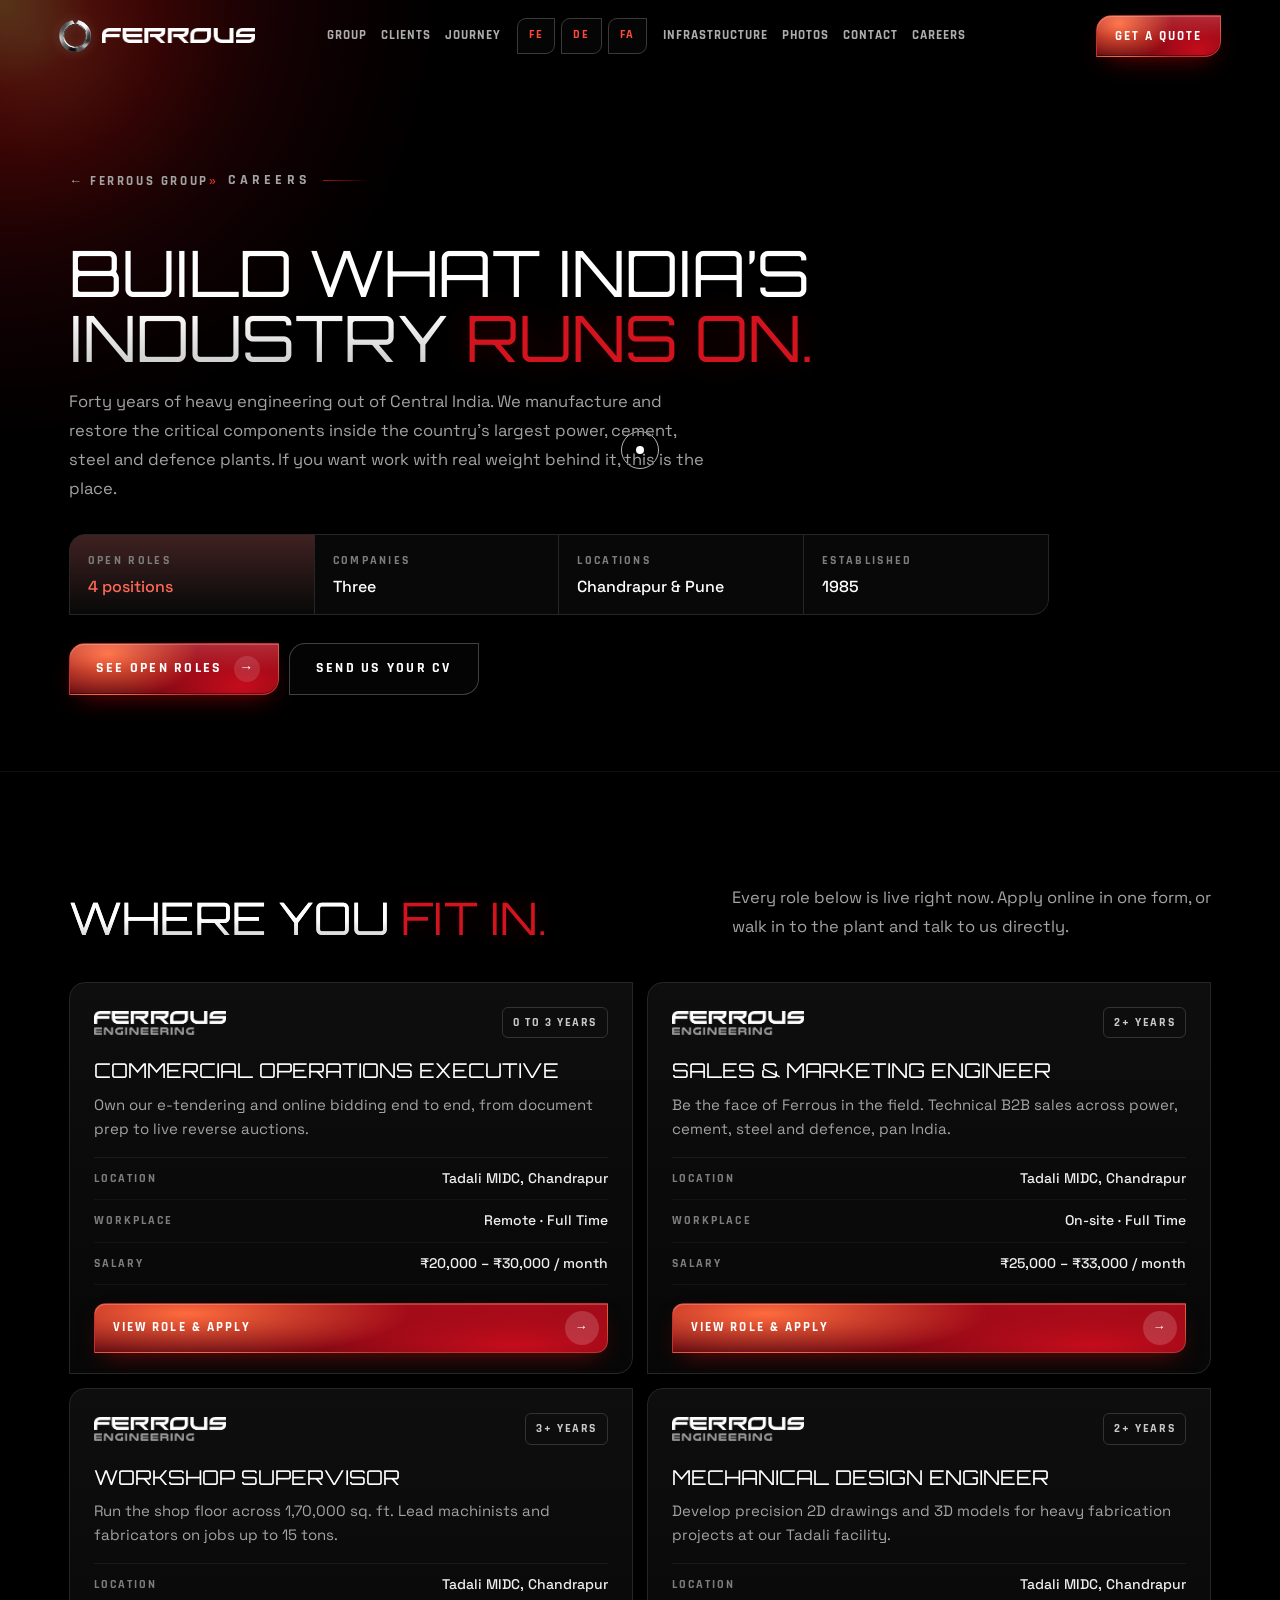
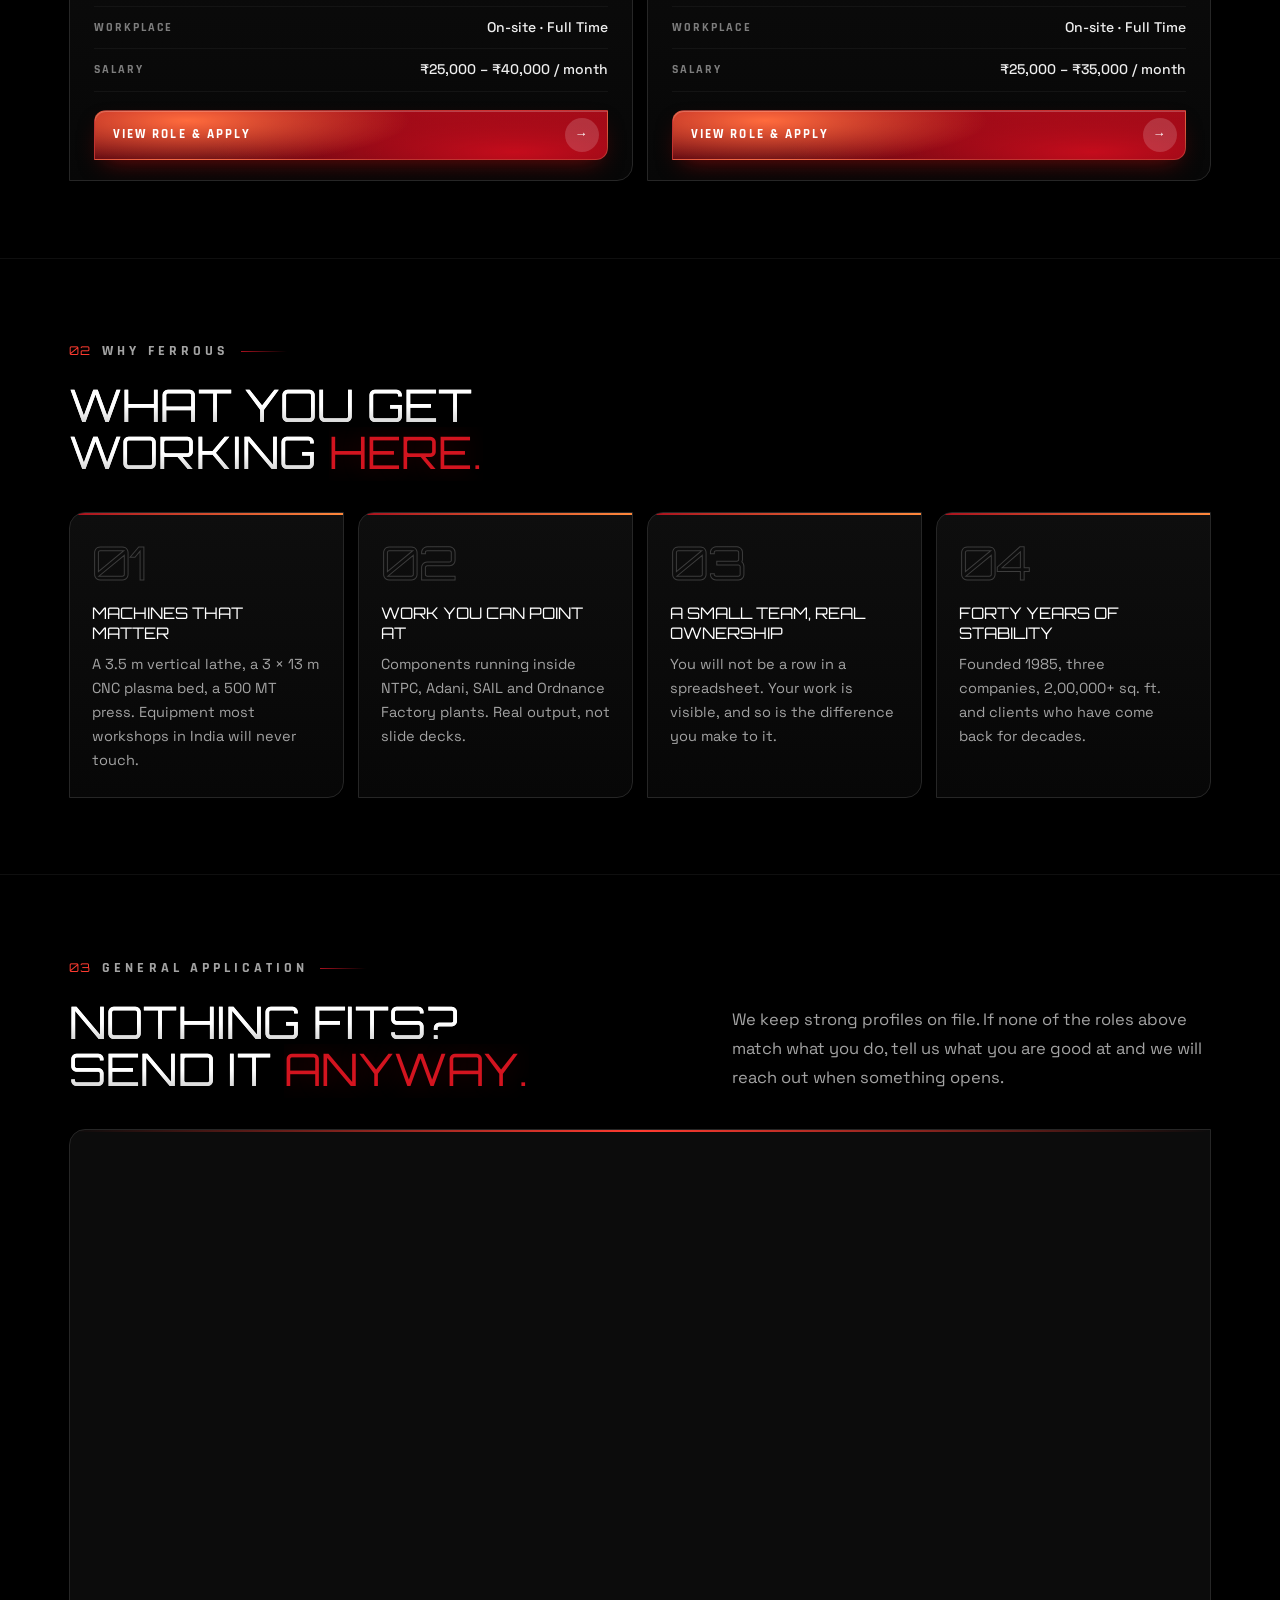
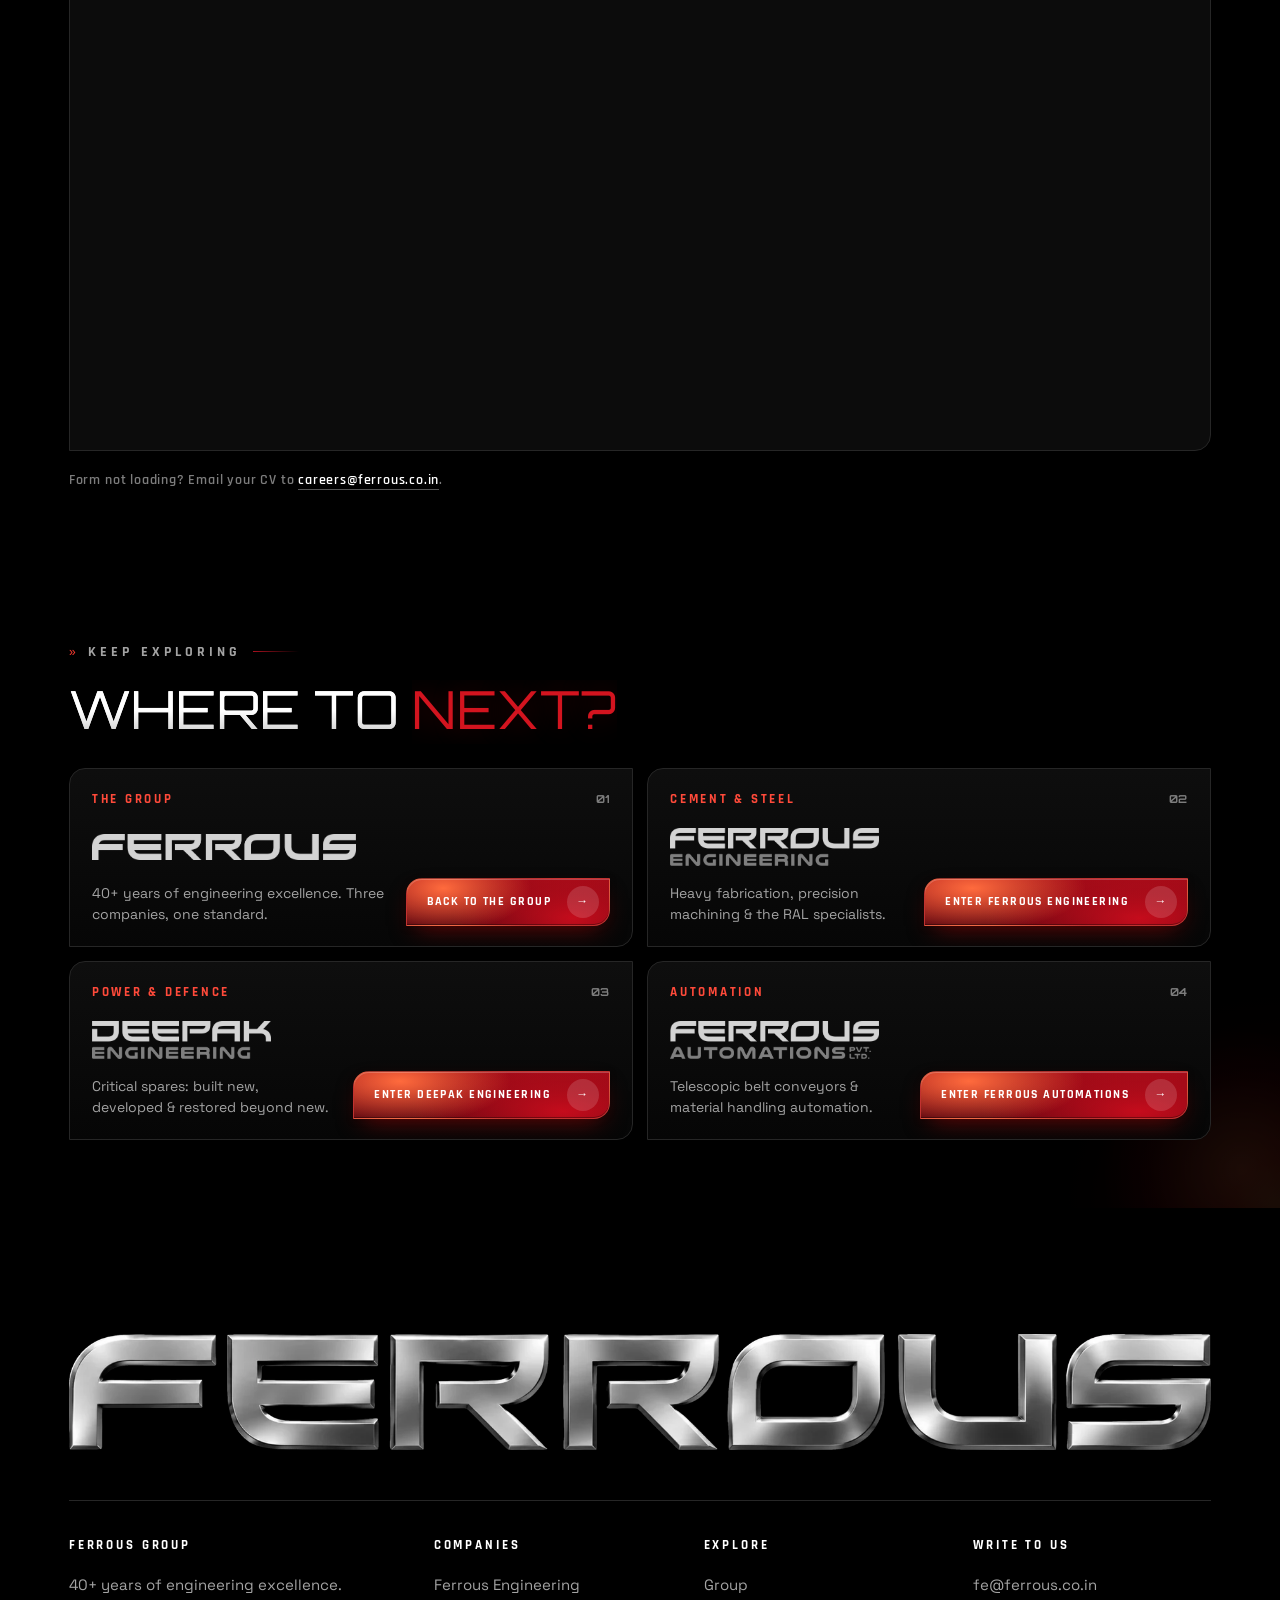
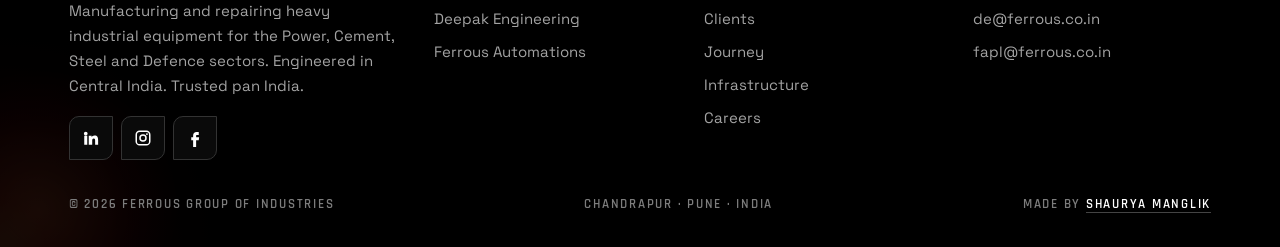
==== careers/index.html @ 1c579b42 "Ferrous site update 2026-11-12" ====
<!DOCTYPE html>
<html lang="en">
<head>
<meta charset="UTF-8">
<meta name="viewport" content="width=device-width, initial-scale=1.0">
<title>Careers | Ferrous Group | Heavy Engineering Jobs in Chandrapur &amp; Pune</title>
<meta name="description" content="4 open roles at Ferrous Group. Heavy engineering, fabrication, commercial and automation jobs at Tadali MIDC Chandrapur and MIDC Chakan Pune. Apply online or walk in.">
<link rel="canonical" href="https://www.ferrous.co.in/careers">
<meta property="og:title" content="Careers | Ferrous Group">
<meta property="og:description" content="4 open roles at Ferrous Group. Heavy engineering, fabrication, commercial and automation jobs at Tadali MIDC Chandrapur and MIDC Chakan Pune. Apply online or walk in.">
<meta property="og:url" content="https://www.ferrous.co.in/careers">
<meta property="og:type" content="website">
<meta property="og:image" content="https://raw.githubusercontent.com/shauryamanglik/Ferrous/main/Ferrous%20Logos/Ferrous%20Circle.png">
<meta name="twitter:card" content="summary">
<link rel="icon" href="https://raw.githubusercontent.com/shauryamanglik/Ferrous/main/Ferrous%20Logos/Ferrous%20Circle.png">
<link rel="preconnect" href="https://fonts.googleapis.com">
<link rel="preconnect" href="https://fonts.gstatic.com" crossorigin>
<link rel="preconnect" href="https://fonts.googleapis.com">
<link rel="preconnect" href="https://fonts.gstatic.com" crossorigin>
<link href="https://fonts.cdnfonts.com/css/xirod" rel="stylesheet">
<link href="https://fonts.cdnfonts.com/css/nulshock" rel="stylesheet">
<link href="https://fonts.googleapis.com/css2?family=Michroma&family=Orbitron:wght@500;700;900&family=Saira:wght@300;400;500;600&family=Rajdhani:wght@500;600;700&display=swap" rel="stylesheet">
<link href="https://fonts.googleapis.com/css2?family=Space+Grotesk:wght@300;400;500;600;700&display=swap" rel="stylesheet">
<script defer src="/_vercel/insights/script.js"></script>
<script defer src="/_vercel/speed-insights/script.js"></script>
<script async src="https://tally.so/widgets/embed.js"></script>
<script>try{if(sessionStorage.getItem("pt")){sessionStorage.removeItem("pt");var H=document.documentElement,go=function(){if(!H.classList.contains("pt-hold"))return;H.classList.remove("pt-hold");H.classList.add("pt-in");setTimeout(function(){H.classList.remove("pt-in")},450)};H.classList.add("pt-hold");document.addEventListener("DOMContentLoaded",function(){requestAnimationFrame(go)});setTimeout(go,2500)}}catch(e){}</script><link rel="stylesheet" href="/assets/site/site.css?v=91a8969850">
</head>
<body>

<a class="skip" href="#main">Skip to content</a><div class="prog" aria-hidden="true"></div>
<header class="nav"><div class="wrap">
 <a class="brand" href="/" aria-label="Ferrous Group home"><img data-a="ringsm" class="r" alt=""><img data-a="word" class="w" alt="Ferrous"></a>
 <nav class="menu" aria-label="Main"><a class="ln" href="/#group"><span class="rl"><i data-t="Group">Group</i></span></a><a class="ln" href="/#clients"><span class="rl"><i data-t="Clients">Clients</i></span></a><a class="ln" href="/#journey"><span class="rl"><i data-t="Journey">Journey</i></span></a>
  <div class="chips"><a class="chip" data-co="fe" href="/fe" aria-label="Ferrous Engineering"><b>FE</b><span class="x"><b>FE</b><span>Ferrous Engineering</span></span></a><a class="chip" data-co="de" href="/de" aria-label="Deepak Engineering"><b>DE</b><span class="x"><b>DE</b><span>Deepak Engineering</span></span></a><a class="chip" data-co="fapl" href="/fapl" aria-label="Ferrous Automations"><b>FA</b><span class="x"><b>FA</b><span>Ferrous Automations</span></span></a></div>
  <a class="ln" href="/#infrastructure"><span class="rl"><i data-t="Infrastructure">Infrastructure</i></span></a><a class="ln" href="/#photos"><span class="rl"><i data-t="Photos">Photos</i></span></a><a class="ln" href="/#contact"><span class="rl"><i data-t="Contact">Contact</i></span></a><a class="ln" href="/careers"><span class="rl"><i data-t="Careers">Careers</i></span></a></nav>
 <a class="btn btn-p" href="/#contact"><span><span class="gq">Get a </span>Quote</span></a>
 <button class="burger" type="button" aria-label="Menu" aria-expanded="false" aria-controls="mnav"><i></i></button>
</div></header>
<div class="mnav" id="mnav"><div class="heat"></div>
 <div class="lab" style="margin-bottom:14px"><span class="idx">»</span> Our Companies</div>
 <div class="mc"><a href="/fe"><span><img data-a="lfe" class="" alt="Ferrous Engineering"><small>Cement &amp; Steel</small></span><span class="go">&rarr;</span></a><a href="/de"><span><img data-a="lde" class="" alt="Deepak Engineering"><small>Power &amp; Defence</small></span><span class="go">&rarr;</span></a><a href="/fapl"><span><img data-a="lfa" class="" alt="Ferrous Automations"><small>Automation</small></span><span class="go">&rarr;</span></a></div>
 <div class="ml"><a href="/#group" style="--k:0"><i>01</i>Group</a><a href="/#clients" style="--k:1"><i>02</i>Clients</a><a href="/#journey" style="--k:2"><i>03</i>Journey</a><a href="/#infrastructure" style="--k:3"><i>04</i>Machines</a><a href="/#photos" style="--k:4"><i>05</i>Photos</a><a href="/#contact" style="--k:5"><i>06</i>Contact</a><a href="/careers" style="--k:6"><i>07</i>Careers</a></div>
 <div class="qa"><a href="tel:+918412011665"><svg width="17" height="17" viewBox="0 0 24 24" fill="none" stroke="currentColor" stroke-width="2" aria-hidden="true"><path d="M22 16.9v3a2 2 0 0 1-2.2 2 19.8 19.8 0 0 1-8.6-3.1 19.5 19.5 0 0 1-6-6A19.8 19.8 0 0 1 2.1 4.2 2 2 0 0 1 4.1 2h3a2 2 0 0 1 2 1.7c.1.9.4 1.9.7 2.8a2 2 0 0 1-.5 2.1L8.1 9.9a16 16 0 0 0 6 6l1.3-1.3a2 2 0 0 1 2.1-.4c.9.3 1.8.6 2.8.7a2 2 0 0 1 1.7 2z"/></svg>Call</a><a href="mailto:fe@ferrous.co.in"><svg width="17" height="17" viewBox="0 0 24 24" fill="none" stroke="currentColor" stroke-width="2" aria-hidden="true"><rect x="2" y="4" width="20" height="16" rx="2"/><path d="m22 7-10 6L2 7"/></svg>Email</a><a href="https://www.google.com/maps/search/?api=1&amp;query=Ferrous+Engineering+Tadali+Chandrapur" target="_blank" rel="noopener"><svg width="17" height="17" viewBox="0 0 24 24" fill="none" stroke="currentColor" stroke-width="2" aria-hidden="true"><path d="M3 11l18-8-8 18-2-8z"/></svg>Directions</a></div>
</div><main class="show" id="main" data-view="careers" data-title="Careers | Ferrous Group"><section class="cr-hero"><div class="heat"></div><div class="grid-bg"></div><div class="wrap"><a class="back ia" href="/">&larr; Ferrous Group</a><div class="lab ia" style="animation-delay:.1s"><span class="idx">»</span> Careers</div><h1 class="ia" style="animation-delay:.18s">Build What India’s <br/>Industry <span class="red-word">Runs <span class="red-word">On.</span></span></h1><p class="lede ia" style="animation-delay:.28s">Forty years of heavy engineering out of Central India. We manufacture and restore the critical components inside the country’s largest power, cement, steel and defence plants. If you want work with real weight behind it, this is the place.</p><div class="k-tiles ia" style="animation-delay:.38s"><div class="kt acc"><small>Open Roles</small><b>4 positions</b></div><div class="kt"><small>Companies</small><b>Three</b></div><div class="kt"><small>Locations</small><b>Chandrapur & Pune</b></div><div class="kt"><small>Established</small><b>1985</b></div></div><div class="acts ia" style="animation-delay:.48s"><a class="btn btn-p" href="#openings">See Open Roles <span class="ar">&rarr;</span></a><a class="btn btn-s" href="#general">Send Us Your CV</a></div></div></section><section class="k-sec" id="openings" data-sheet="Openings"><div class="wrap"><div class="hd"><div><div class="lab rv"><span class="idx">01</span> Open Positions</div><h2 class="h2" data-split>Where You <span class="red-word">Fit In.</span></h2></div><p class="lede rv" style="--d:140ms">Every role below is live right now. Apply online in one form, or walk in to the plant and talk to us directly.</p></div><div class="jgrid"><a class="jcard rv" style="--d:0ms" href="/careers/commercial-operations-executive"><div class="jc-top"><span class="jc-co"><img data-a="lfe" alt="Ferrous Engineering"></span><span class="jc-exp">0 to 3 years</span></div><h3>Commercial Operations Executive</h3><p>Own our e-tendering and online bidding end to end, from document prep to live reverse auctions.</p><div class="jc-rows"><div><span>Location</span><b>Tadali MIDC, Chandrapur</b></div><div><span>Workplace</span><b>Remote &middot; Full Time</b></div><div><span>Salary</span><b>₹20,000 – ₹30,000 / month</b></div></div><span class="jc-go">View Role &amp; Apply <i>&rarr;</i></span></a><a class="jcard rv" style="--d:90ms" href="/careers/sales-and-marketing-engineer"><div class="jc-top"><span class="jc-co"><img data-a="lfe" alt="Ferrous Engineering"></span><span class="jc-exp">2+ years</span></div><h3>Sales &amp; Marketing Engineer</h3><p>Be the face of Ferrous in the field. Technical B2B sales across power, cement, steel and defence, pan India.</p><div class="jc-rows"><div><span>Location</span><b>Tadali MIDC, Chandrapur</b></div><div><span>Workplace</span><b>On-site &middot; Full Time</b></div><div><span>Salary</span><b>₹25,000 – ₹33,000 / month</b></div></div><span class="jc-go">View Role &amp; Apply <i>&rarr;</i></span></a><a class="jcard rv" style="--d:180ms" href="/careers/workshop-supervisor"><div class="jc-top"><span class="jc-co"><img data-a="lfe" alt="Ferrous Engineering"></span><span class="jc-exp">3+ years</span></div><h3>Workshop Supervisor</h3><p>Run the shop floor across 1,70,000 sq. ft. Lead machinists and fabricators on jobs up to 15 tons.</p><div class="jc-rows"><div><span>Location</span><b>Tadali MIDC, Chandrapur</b></div><div><span>Workplace</span><b>On-site &middot; Full Time</b></div><div><span>Salary</span><b>₹25,000 – ₹40,000 / month</b></div></div><span class="jc-go">View Role &amp; Apply <i>&rarr;</i></span></a><a class="jcard rv" style="--d:270ms" href="/careers/mechanical-design-engineer"><div class="jc-top"><span class="jc-co"><img data-a="lfe" alt="Ferrous Engineering"></span><span class="jc-exp">2+ years</span></div><h3>Mechanical Design Engineer</h3><p>Develop precision 2D drawings and 3D models for heavy fabrication projects at our Tadali facility.</p><div class="jc-rows"><div><span>Location</span><b>Tadali MIDC, Chandrapur</b></div><div><span>Workplace</span><b>On-site &middot; Full Time</b></div><div><span>Salary</span><b>₹25,000 – ₹35,000 / month</b></div></div><span class="jc-go">View Role &amp; Apply <i>&rarr;</i></span></a></div></div></section><section class="k-sec" id="why" data-sheet="Why Ferrous"><div class="wrap"><div class="hd"><div><div class="lab rv"><span class="idx">02</span> Why Ferrous</div><h2 class="h2" data-split>What You Get <br/>Working <span class="red-word">Here.</span></h2></div></div><div class="k-edges four"><div class="k-edge rv" style="--d:0ms"><div class="n">01</div><h4>Machines That Matter</h4><p>A 3.5 m vertical lathe, a 3 × 13 m CNC plasma bed, a 500 MT press. Equipment most workshops in India will never touch.</p></div><div class="k-edge rv" style="--d:110ms"><div class="n">02</div><h4>Work You Can Point At</h4><p>Components running inside NTPC, Adani, SAIL and Ordnance Factory plants. Real output, not slide decks.</p></div><div class="k-edge rv" style="--d:220ms"><div class="n">03</div><h4>A Small Team, Real Ownership</h4><p>You will not be a row in a spreadsheet. Your work is visible, and so is the difference you make to it.</p></div><div class="k-edge rv" style="--d:330ms"><div class="n">04</div><h4>Forty Years Of Stability</h4><p>Founded 1985, three companies, 2,00,000+ sq. ft. and clients who have come back for decades.</p></div></div></div></section><section class="k-sec" id="general" data-sheet="General Application"><div class="wrap"><div class="hd"><div><div class="lab rv"><span class="idx">03</span> General Application</div><h2 class="h2" data-split>Nothing Fits? <br/>Send It <span class="red-word">Anyway.</span></h2></div><p class="lede rv" style="--d:140ms">We keep strong profiles on file. If none of the roles above match what you do, tell us what you are good at and we will reach out when something opens.</p></div><div class="fshell rv"><div class="fs-load"><span class="spin"></span>Loading form</div><iframe data-tally-src="https://tally.so/embed/KYbWpg?source=careers-general&hideTitle=1&dynamicHeight=1" loading="lazy" title="General application form"></iframe></div><p class="fnote">Form not loading? Email your CV to <a href="mailto:careers@ferrous.co.in">careers@ferrous.co.in</a>.</p></div></section><section class="sec nx" data-sheet="Where To Next"><div class="heat two"></div><div class="wrap">
 <div class="hd"><div><div class="lab rv"><span class="idx">»</span> Keep Exploring</div><h2 class="h2" data-split>Where To <span class="red-word">Next?</span></h2></div></div><div class="nxg"><a class="nn rv" style="--d:0ms" href="/">
 <div class="k">The Group<i>01</i></div><div class="lg"><img data-a="word" class="lgw" alt="Ferrous Group"></div><div class="d">40+ years of engineering excellence. Three companies, one standard.</div>
 <span class="enter">Back to the Group<span class="o" aria-hidden="true">&rarr;</span></span></a><a class="nn rv" style="--d:80ms" href="/fe">
 <div class="k">Cement &amp; Steel<i>02</i></div><div class="lg"><img data-a="lfe" class="" alt="Ferrous Engineering"></div><div class="d">Heavy fabrication, precision machining &amp; the RAL specialists.</div>
 <span class="enter">Enter Ferrous Engineering<span class="o" aria-hidden="true">&rarr;</span></span></a><a class="nn rv" style="--d:160ms" href="/de">
 <div class="k">Power &amp; Defence<i>03</i></div><div class="lg"><img data-a="lde" class="" alt="Deepak Engineering"></div><div class="d">Critical spares: built new, developed &amp; restored beyond new.</div>
 <span class="enter">Enter Deepak Engineering<span class="o" aria-hidden="true">&rarr;</span></span></a><a class="nn rv" style="--d:240ms" href="/fapl">
 <div class="k">Automation<i>04</i></div><div class="lg"><img data-a="lfa" class="" alt="Ferrous Automations"></div><div class="d">Telescopic belt conveyors &amp; material handling automation.</div>
 <span class="enter">Enter Ferrous Automations<span class="o" aria-hidden="true">&rarr;</span></span></a></div></div></section></main><footer class="foot"><div class="heat two"></div><div class="wrap">
 <div class="fw" data-m="wordm"><img data-a="wordm" class="" alt="Ferrous"></div>
 <div class="fg">
  <div><h5>Ferrous Group</h5><p>40+ years of engineering excellence. Manufacturing and repairing heavy industrial equipment for the Power, Cement, Steel and Defence sectors. Engineered in Central India. Trusted pan India.</p><div class="fsoc"><a href="https://www.linkedin.com/company/ferrousgroup" target="_blank" rel="noopener" aria-label="LinkedIn"><svg width="19" height="19" viewBox="0 0 24 24" fill="currentColor" aria-hidden="true"><path d="M4.98 3.5a2.5 2.5 0 1 1 0 5 2.5 2.5 0 0 1 0-5zM3 9h4v12H3zM9 9h3.8v1.7h.1c.5-1 1.8-2 3.8-2 4 0 4.8 2.7 4.8 6.1V21h-4v-5.4c0-1.3 0-3-1.8-3s-2.1 1.4-2.1 2.9V21H9z"/></svg></a><a href="https://www.instagram.com/ferrousgroup/" target="_blank" rel="noopener" aria-label="Instagram"><svg viewBox="0 0 24 24" aria-hidden="true"><path fill-rule="evenodd" d="M7.5 2h9A5.5 5.5 0 0 1 22 7.5v9a5.5 5.5 0 0 1-5.5 5.5h-9A5.5 5.5 0 0 1 2 16.5v-9A5.5 5.5 0 0 1 7.5 2zm0 2A3.5 3.5 0 0 0 4 7.5v9A3.5 3.5 0 0 0 7.5 20h9a3.5 3.5 0 0 0 3.5-3.5v-9A3.5 3.5 0 0 0 16.5 4h-9zM12 7a5 5 0 1 1 0 10 5 5 0 0 1 0-10zm0 2a3 3 0 1 0 0 6 3 3 0 0 0 0-6zm5.25-3.5a1.25 1.25 0 1 1 0 2.5 1.25 1.25 0 0 1 0-2.5z"/></svg></a><a href="https://www.facebook.com/ferrousgroup/" target="_blank" rel="noopener" aria-label="Facebook"><svg width="19" height="19" viewBox="0 0 24 24" fill="currentColor" aria-hidden="true"><path d="M14 8h3V4h-3c-2.8 0-4.5 1.8-4.5 4.6V11H7v4h2.5v9h4v-9H17l.5-4h-4V8.8c0-.5.3-.8.5-.8z"/></svg></a></div></div>
  <div><h5>Companies</h5><a href="/fe">Ferrous Engineering</a><a href="/de">Deepak Engineering</a><a href="/fapl">Ferrous Automations</a></div>
  <div><h5>Explore</h5><a href="/#group">Group</a><a href="/#clients">Clients</a><a href="/#journey">Journey</a><a href="/#infrastructure">Infrastructure</a><a href="/careers">Careers</a></div>
  <div><h5>Write To Us</h5><a href="mailto:fe@ferrous.co.in">fe@ferrous.co.in</a><a href="mailto:de@ferrous.co.in">de@ferrous.co.in</a><a href="mailto:fapl@ferrous.co.in">fapl@ferrous.co.in</a></div>
 </div>
 <div class="copy"><span>&copy; 2026 Ferrous Group of Industries</span><span>Chandrapur &middot; Pune &middot; India</span><span class="mk">Made by <a href="https://shauryamanglik.com" target="_blank" rel="noopener">Shaurya Manglik</a></span></div>
</div></footer>
<div class="eq" role="dialog" aria-modal="true" aria-label="Enquiry builder"><div class="eq-box"></div></div>
<button class="totop" aria-label="Back to top"><svg width="18" height="18" viewBox="0 0 24 24" fill="none" stroke="currentColor" stroke-width="2.4" aria-hidden="true"><path d="m6 15 6-6 6 6"/></svg></button>
<div class="cur"></div><div class="cur-r"><b></b></div><div class="lb" role="dialog" aria-modal="true" aria-label="Photo viewer"><img alt=""><div class="cap"></div><div class="ctl"><button class="pv">&larr; Prev</button><button class="x">Close</button><button class="nx">Next &rarr;</button></div></div>
<script>window.__G=["/assets/site/img/3b3a1a43a2e3b8.webp", "/assets/site/img/5318931a32f01c.webp", "/assets/site/img/2a1725442d64c8.webp", "/assets/site/img/faff8123db3621.webp", "/assets/site/img/f77d5d91c41420.webp", "/assets/site/img/15af0ea1e8237f.webp", "/assets/site/img/282b9ad94c3a50.webp", "/assets/site/img/d3b1c7c72c2b2c.webp", "/assets/site/img/1ef933e0459c52.webp", "/assets/site/img/54e98ec908d551.webp", "/assets/site/img/281412782a66aa.webp", "/assets/site/img/a504cd3d8c0bb0.webp", "/assets/site/img/29415fd66e8890.webp", "/assets/site/img/46842edfce6e62.webp"];window.__CL=["/assets/site/img/f3281368b99702.webp", "/assets/site/img/e7b8d08b5477ab.webp", "/assets/site/img/11f961d706357d.webp", "/assets/site/img/2fb9e761fd0bea.webp", "/assets/site/img/913a77f38c18ba.webp", "/assets/site/img/c1de2bc9f4eaec.webp", "/assets/site/img/34a4c55216d494.webp", "/assets/site/img/30a4db63f774d0.webp", "/assets/site/img/e8ce2686adc3aa.webp", "/assets/site/img/df0199fe9f9108.webp", "/assets/site/img/101e588f448a3d.webp", "/assets/site/img/da36d962ee0c41.webp", "/assets/site/img/e25b7ff02fe6cc.webp", "/assets/site/img/efd822f7668110.webp", "/assets/site/img/2b5b6be8c1116a.webp", "/assets/site/img/dab927a7019fdb.webp", "/assets/site/img/3e6f6c2745fa1a.webp", "/assets/site/img/4857393460cbd9.webp", "/assets/site/img/1feb9d5ddae134.webp", "/assets/site/img/0785cf57d7bf85.webp", "/assets/site/img/f509fab3be75b4.webp", "/assets/site/img/798e32209fc6ab.webp", "/assets/site/img/baab77486fa7d3.webp", "/assets/site/img/dbc41d4f25898d.webp", "/assets/site/img/eefac1d1f260ce.webp", "/assets/site/img/ba69a8a4adfb06.webp", "/assets/site/img/cf56a290bf5c6e.webp", "/assets/site/img/2dfdd8c0710905.webp", "/assets/site/img/363fdb3a6d6de9.webp", "/assets/site/img/fe3f3ef23a8981.webp", "/assets/site/img/1dccc03cb5219b.webp", "/assets/site/img/812e910247d398.webp", "/assets/site/img/69a42cd837ee5f.webp", "/assets/site/img/2709ce137bba8c.webp", "/assets/site/img/572af67952bc73.webp"];window.__A={"word": "/assets/site/img/9bea3325d0d9df.png", "wordm": "/assets/site/img/8c8a409f7dedcf.webp", "ringm": "/assets/site/img/6108a342015e0d.webp", "ringsm": "/assets/site/img/7432452909df81.png", "lfe": "/assets/site/img/1c8f61d1952f26.png", "lde": "/assets/site/img/491336e30561fa.png", "lfa": "/assets/site/img/ffab106d6046de.png"};</script>
<script>(function(){var A=window.__A;document.querySelectorAll('img[data-a]').forEach(function(i){i.src=A[i.dataset.a];});
document.querySelectorAll('img[data-cl]').forEach(function(i){i.src=window.__CL[+i.dataset.cl];});document.querySelectorAll('img[data-g]').forEach(function(i){i.src=window.__G[+i.dataset.g];});document.querySelectorAll('[data-gi]').forEach(function(f){f.dataset.full=window.__G[+f.dataset.gi];});
document.querySelectorAll('[data-m]').forEach(function(m){m.style.setProperty('--m','url('+A[m.dataset.m]+')');});})();</script>
<script>window.__R=["/assets/site/img/dabd0fdbf95242.webp", "/assets/site/img/98ec6f3bf334b9.webp", "/assets/site/img/d82078b897af1f.webp", "/assets/site/img/3d71ea5ba46477.webp", "/assets/site/img/f413929962d069.webp", "/assets/site/img/b8cf9d554adab7.webp", "/assets/site/img/eb4bf6e9524437.webp", "/assets/site/img/c27e6534467263.webp", "/assets/site/img/b528bb23eabfaf.webp", "/assets/site/img/f98702634bd4d6.webp", "/assets/site/img/1ad751b19c6e71.webp", "/assets/site/img/4e04939aa04cfc.webp", "/assets/site/img/612337037a81be.webp", "/assets/site/img/8014e3dd6735b7.webp", "/assets/site/img/4b21bc7bd7aafb.webp", "/assets/site/img/8ca7ba87e07caf.webp", "/assets/site/img/93ef8baf9ea5d5.webp", "/assets/site/img/43412ec35dffa9.webp", "/assets/site/img/9560dbfe8303b5.webp", "/assets/site/img/b606e7989e6039.webp", "/assets/site/img/b5e572cb64174c.webp", "/assets/site/img/244f804dc9e3ea.webp", "/assets/site/img/4de9be0cd5111a.webp", "/assets/site/img/72bd40621f83b4.webp", "/assets/site/img/593d5e07e2871d.webp", "/assets/site/img/6465177626157a.webp", "/assets/site/img/bbe5713fa448d2.webp", "/assets/site/img/83f14a4ef40ad6.webp", "/assets/site/img/e7642e928d393f.webp", "/assets/site/img/1ab807230f59aa.webp", "/assets/site/img/66659fc019dce0.webp", "/assets/site/img/0cbd82dc994d5d.webp", "/assets/site/img/8951806ebae0ca.webp", "/assets/site/img/bbf7561c59ec4d.webp", "/assets/site/img/c4b77a41679b09.webp"];document.querySelectorAll("img[data-r]").forEach(function(i){i.src=window.__R[+i.dataset.r]});</script>
<script src="/assets/site/site.js?v=91a8969850"></script>
</body>
</html>
---- assets/site/site.css ----
:root{
  --black:#000;--white:#fff;--red:#A8101E;--furnace:#C60A0A;--ember:#FF883C;--deep:#8A0D0C;--oxide:#43050B;--nb:#190204;
  --mist:#F5F5F5;--light:#CCCCCC;--steel:#999999;--graphite:#666666;--carbon:#333333;
  --t1:#ffffff;--t2:#c9c9c9;--t3:#a3a3a3;--t4:#7d7d7d;--hot:#ff3b30;
  --hair:#1b1b1b;--hair2:#262626;--card:#0b0b0b;
  --xirod:'Xirod','Michroma',sans-serif;--nul:'Nulshock','Orbitron',sans-serif;--data:'Rajdhani',sans-serif;
  --body:'Space Grotesk',system-ui,-apple-system,'Segoe UI',sans-serif;
  --ease:cubic-bezier(.16,.84,.24,1);--ease2:cubic-bezier(.7,0,.2,1);--spring:cubic-bezier(.34,1.4,.5,1);
  --pad:clamp(20px,4.6vw,60px);--nav:72px;--max:1260px;--cut:16px 0 16px 0;--cut-s:10px 0 10px 0;
  --hs:#FF883C 0%,#C60A0A 15%,#8A0D0C 30%,#43050B 47%,#190204 62%,rgba(0,0,0,0) 76%;
  --steelg:linear-gradient(180deg,#ffffff 0%,#ededed 34%,#9c9c9c 56%,#d8d8d8 76%,#ffffff 100%);
  --headg:linear-gradient(180deg,#ffffff 0%,#ffffff 52%,#c9c9c9 100%);
}
*{margin:0;padding:0;box-sizing:border-box}
html{scroll-behavior:smooth;-webkit-text-size-adjust:100%;scroll-padding-top:calc(var(--nav) + 10px)}
body{background:#000;color:var(--t3);font-family:var(--body);font-size:17px;line-height:1.68;-webkit-font-smoothing:antialiased;overflow-x:hidden}
body.lock{overflow:hidden}
img{display:block;max-width:100%}
a{color:inherit;text-decoration:none}
button{font:inherit;color:inherit;background:none;border:0;cursor:pointer}
::selection{background:var(--red);color:#fff}
:focus-visible{outline:2px solid var(--ember);outline-offset:4px;border-radius:4px}
.skip{position:fixed;left:16px;top:-80px;z-index:300;background:#fff;color:#000;padding:12px 18px;font-weight:600;border-radius:8px;transition:top .3s}
.skip:focus{top:16px}
.wrap{max-width:var(--max);margin:0 auto;padding:0 var(--pad)}
.sr{position:absolute;width:1px;height:1px;overflow:hidden;clip:rect(0 0 0 0);white-space:nowrap}

/* ============ TYPE HIERARCHY ============ */
.lab{display:inline-flex;align-items:center;gap:12px;font-family:var(--data);font-weight:700;font-size:13.5px;letter-spacing:.3em;text-transform:uppercase;color:var(--t3)}
.lab .idx{color:var(--hot);font-family:var(--nul);font-weight:400;font-size:12px;letter-spacing:.06em}
.lab::after{content:'';width:46px;height:1px;background:linear-gradient(90deg,var(--red),transparent)}
.h2{margin-top:18px;font-family:var(--nul);font-weight:400;text-transform:uppercase;font-size:clamp(30px,4.1vw,56px);line-height:1.05;letter-spacing:.005em;
  background:var(--headg);-webkit-background-clip:text;background-clip:text;-webkit-text-fill-color:transparent;text-wrap:balance}
.h2 .w>span{background:var(--headg);-webkit-background-clip:text;background-clip:text;-webkit-text-fill-color:transparent}
.h2 .w>span:has(>.red-word){background:none;-webkit-text-fill-color:var(--furnace)}
.red-word{-webkit-text-fill-color:#d3141f;color:#d3141f;text-shadow:0 0 28px rgba(198,10,10,.3);position:relative}
.h2 .w>span:has(.red-word),.h2 .red-word{display:inline-block}
.lede{font-size:clamp(16.5px,1.25vw,18.5px);line-height:1.75;color:var(--t3);max-width:600px}
.lede strong,.rich strong{color:var(--t1);font-weight:500}
.meta{font-family:var(--data);font-weight:700;font-size:12.5px;letter-spacing:.2em;text-transform:uppercase;color:var(--t4)}
.hd{display:grid;grid-template-columns:minmax(0,1.15fr) minmax(0,1fr);gap:22px 64px;align-items:end;margin-bottom:clamp(36px,5vh,56px)}
/* steel text with a light pass */
.steel{background:linear-gradient(100deg,transparent 42%,rgba(255,255,255,.95) 50%,transparent 58%) 160% 0/250% 100% no-repeat,var(--steelg);
  -webkit-background-clip:text;background-clip:text;-webkit-text-fill-color:transparent;animation:pass 7s var(--ease2) infinite var(--sd,1.4s)}
@keyframes pass{0%{background-position:160% 0,0 0}32%,100%{background-position:-60% 0,0 0}}

/* reveals */
.sp .w{display:inline-block;overflow:hidden;vertical-align:top;padding:.05em 0 .12em;margin:-.05em 0 -.12em}
.sp .w>span{display:inline-block;transform:translateY(110%) rotate(4deg);transform-origin:0 100%;transition:transform 1.05s var(--ease);transition-delay:calc(var(--i)*55ms)}
.sp.in .w>span{transform:none}
.rv{opacity:0;transform:translateY(26px);transition:opacity .9s var(--ease),transform 1s var(--ease);transition-delay:var(--d,0ms)}
.rv.in{opacity:1;transform:none}

/* ============ BUTTONS ============ */
.btn{position:relative;display:inline-flex;align-items:center;justify-content:center;gap:12px;min-height:52px;padding:0 26px;white-space:nowrap;
  font-family:var(--data);font-weight:700;font-size:14px;letter-spacing:.16em;text-transform:uppercase;border-radius:var(--cut);overflow:hidden;isolation:isolate;
  transition:transform .4s var(--ease),box-shadow .4s,border-color .3s,background .3s}
.btn::after{content:'';position:absolute;inset:0;z-index:-1;background:linear-gradient(100deg,transparent 35%,rgba(255,255,255,.38) 50%,transparent 65%);transform:translateX(-130%)}
.btn:hover::after{animation:sw 1s var(--ease)}
@keyframes sw{to{transform:translateX(130%)}}
.btn .ar{transition:transform .4s var(--ease)}
.btn:hover .ar{transform:translateX(5px)}
.btn-p{color:#fff;background:linear-gradient(110deg,#3d040a,var(--deep) 22%,var(--furnace) 50%,var(--deep) 78%,#3d040a);background-size:220% 100%;animation:flow 5s linear infinite;
  box-shadow:0 10px 30px rgba(168,16,30,.35),inset 0 1px 0 rgba(255,255,255,.2)}
@keyframes flow{to{background-position:-220% 0}}
.btn-p:hover{box-shadow:0 16px 44px rgba(198,10,10,.5),inset 0 1px 0 rgba(255,255,255,.25)}
.btn-s{color:#fff;border:1px solid #3b3b3b;background:rgba(255,255,255,.02);backdrop-filter:blur(6px)}
.btn-s:hover{border-color:#cfcfcf}
.btn-w{color:#000;background:#fff}

/* ============ CURSOR ============ */
.cur,.cur-r{position:fixed;left:0;top:0;z-index:400;pointer-events:none;border-radius:50%;mix-blend-mode:difference}
.cur{width:8px;height:8px;margin:-4px 0 0 -4px;background:#fff}
.cur-r{width:38px;height:38px;margin:-19px 0 0 -19px;border:1px solid rgba(255,255,255,.7);transition:width .45s var(--ease),height .45s var(--ease),margin .45s var(--ease),background .4s}
.cur-r.big{width:86px;height:86px;margin:-43px 0 0 -43px;background:#fff}
.cur-r b{position:absolute;inset:0;display:grid;place-items:center;font-family:var(--data);font-weight:700;font-size:11px;letter-spacing:.18em;color:#000;opacity:0;transition:.3s;text-transform:uppercase}
.cur-r.big b{opacity:1}
@media (hover:none),(pointer:coarse){.cur,.cur-r{display:none}}

/* ============ NAV ============ */
.prog{position:fixed;top:0;left:0;right:0;height:2px;z-index:260;transform-origin:0 50%;transform:scaleX(0);background:linear-gradient(90deg,var(--red),var(--furnace),var(--ember))}
.nav{position:fixed;inset:0 0 auto 0;z-index:250;height:var(--nav);border-bottom:1px solid transparent;transition:background .4s,border-color .4s,transform .5s var(--ease)}
.nav.solid{background:rgba(0,0,0,.8);backdrop-filter:blur(16px) saturate(140%);-webkit-backdrop-filter:blur(16px) saturate(140%);border-bottom-color:var(--hair)}
.nav .wrap{height:100%;display:flex;align-items:center;gap:22px;max-width:1400px}
.brand{display:flex;align-items:center;gap:11px;flex-shrink:0}
.brand .r{width:32px;height:32px;animation:spin 18s linear infinite;filter:drop-shadow(0 0 6px rgba(255,255,255,.15))}
.brand .w{height:15px;width:auto}
.menu{display:flex;align-items:center;gap:2px;margin-left:auto}
.menu a.ln{font-family:var(--data);font-weight:700;font-size:13.5px;letter-spacing:.17em;text-transform:uppercase;color:var(--t2);padding:9px 11px;border-radius:8px;position:relative;transition:color .3s}
.menu a.ln::after,.menu a.ln::before{display:none!important}   /* no underline, no dot: the roll-over label is the effect */
.menu a.ln:hover{color:#fff}
.chips{display:flex;gap:6px;margin:0 8px}
.chip{position:relative;height:36px;min-width:42px;display:flex;align-items:center;border:1px solid #3a3a3a;border-radius:9px 0 9px 0;font-family:var(--data);font-weight:700;
  font-size:12px;letter-spacing:.14em;color:#ff4a3a;background:rgba(255,255,255,.02)}
.chip>b{padding:0 11px;position:relative;z-index:2}
.chip .x{position:absolute;z-index:3;left:-1px;top:-1px;height:36px;display:flex;align-items:center;gap:10px;padding:0 16px 0 11px;white-space:nowrap;border-radius:9px 0 9px 0;
  background:#0d0d0d;color:#fff;border:1px solid var(--red);box-shadow:0 12px 30px rgba(0,0,0,.7);
  clip-path:inset(0 calc(100% - 42px) 0 0 round 9px 0 9px 0);opacity:0;transition:clip-path .55s var(--ease),opacity .2s}
.chip .x>b{color:#ff4a3a}.chip .x span{color:#fff;letter-spacing:.12em}
.chip:hover .x,.chip:focus-visible .x{clip-path:inset(0 0 0 0 round 9px 0 9px 0);opacity:1}
.chip.here{border-color:var(--furnace);background:rgba(198,10,10,.18);color:#fff}
.nav .btn{min-height:42px;padding:0 18px;font-size:12.5px;margin-left:8px;animation:none;background:linear-gradient(120deg,var(--deep),var(--furnace))}
.burger{display:none;margin-left:auto;width:52px;height:46px;border:1px solid #333;border-radius:var(--cut-s);position:relative;z-index:270}
.burger i,.burger i::before,.burger i::after{position:absolute;left:15px;right:15px;height:2px;background:#fff;transition:.45s var(--ease)}
.burger i{top:22px}.burger i::before,.burger i::after{content:'';left:0;right:0}
.burger i::before{top:-7px}.burger i::after{top:7px;right:6px}
body.mopen .burger i{background:transparent}
body.mopen .burger i::before{top:0;transform:rotate(45deg)}
body.mopen .burger i::after{top:0;right:0;transform:rotate(-45deg)}
/* phone menu: a plain fade. Items are visible by default; animations only decorate the opening, so nothing can get stuck hidden */
.mnav{position:fixed;inset:0;z-index:240;background:#000;overflow-y:auto;overscroll-behavior:contain;-webkit-overflow-scrolling:touch;
  padding:calc(var(--nav) + 22px) var(--pad) calc(34px + env(safe-area-inset-bottom,0px));
  opacity:0;visibility:hidden;pointer-events:none;transition:opacity .22s ease,visibility 0s .22s}
body.mopen .mnav{opacity:1;visibility:visible;pointer-events:auto;transition:opacity .2s ease,visibility 0s}
.mnav .heat{opacity:.55}
.mnav .mc{display:grid;gap:10px}
.mnav .mc a{position:relative;display:flex;align-items:center;justify-content:space-between;gap:12px;padding:18px 18px 16px;border:1px solid #2c2c2c;border-radius:var(--cut);background:#0b0b0b}
.mnav .mc a img{height:30px;width:auto}
.mnav .mc a small{display:block;margin-top:8px;font-family:var(--data);font-weight:700;font-size:11.5px;letter-spacing:.2em;text-transform:uppercase;color:#ff4a3a}
.mnav .mc a .go{width:40px;height:40px;border-radius:50%;border:1px solid #444;display:grid;place-items:center;color:#fff;flex-shrink:0}
.mnav .ml{margin-top:26px;display:grid;grid-template-columns:1fr 1fr;gap:0 18px}
.mnav .ml a{display:flex;gap:10px;align-items:baseline;min-height:48px;padding:13px 0;border-bottom:1px solid #1d1d1d;font-family:var(--nul);font-size:17px;text-transform:uppercase;color:#fff}
.mnav .ml a i{font-style:normal;font-size:11px;color:#ff4a3a}
.mnav .qa{display:grid;grid-template-columns:repeat(3,1fr);gap:10px;margin-top:26px}
.mnav .qa a{display:flex;flex-direction:column;align-items:center;gap:8px;min-height:64px;padding:16px 8px;border:1px solid #2c2c2c;border-radius:var(--cut-s);font-family:var(--data);font-weight:700;
  font-size:12px;letter-spacing:.16em;text-transform:uppercase;color:#fff}
.mnav .qa svg{color:#ff4a3a}
body.mopen .mnav .mc a{animation:mnIn .5s cubic-bezier(.22,1,.36,1) backwards}
body.mopen .mnav .mc a:nth-child(2){animation-delay:.06s}body.mopen .mnav .mc a:nth-child(3){animation-delay:.12s}
body.mopen .mnav .ml a{animation:mnIn .5s cubic-bezier(.22,1,.36,1) backwards;animation-delay:calc(.14s + var(--k) * 35ms)}
body.mopen .mnav .qa{animation:mnFade .45s ease .4s backwards}
@keyframes mnIn{from{opacity:0;transform:translateY(14px)}}
@keyframes mnFade{from{opacity:0}}

/* ============ HEAT: brand corner light, breathing, with a drifting hot spot ============ */
.heat{position:absolute;inset:0;z-index:-3;pointer-events:none;overflow:hidden}
.heat::before{content:'';position:absolute;inset:0;background:radial-gradient(circle 46vmax at 0 0,var(--hs));transform-origin:0 0;animation:hb 14s ease-in-out infinite alternate}
.heat::after{content:'';position:absolute;width:30vmax;height:30vmax;left:-12vmax;top:-12vmax;border-radius:50%;
  background:radial-gradient(circle,rgba(255,150,80,.38),rgba(198,10,10,.12) 45%,transparent 70%);mix-blend-mode:screen;animation:hs 21s ease-in-out infinite}
.heat.two::before{background:radial-gradient(circle 24vmax at 100% 100%,var(--hs));transform-origin:100% 100%;opacity:.11;animation-duration:19s}
.heat.two::after{display:none}
@keyframes hb{0%{transform:scale(1);opacity:.92}50%{transform:scale(1.1);opacity:.78}100%{transform:scale(1.03);opacity:1}}
@keyframes hs{0%,100%{transform:translate(0,0)}25%{transform:translate(9vmax,3vmax)}50%{transform:translate(4vmax,10vmax)}75%{transform:translate(12vmax,8vmax)}}
.heat.soft{opacity:.45}
/* ============ HERO ============ */
.hero{position:relative;height:calc(100svh - 40px);min-height:640px;max-height:1080px;display:flex;align-items:center;justify-content:center;text-align:center;overflow:hidden;isolation:isolate}
.dust{position:absolute;inset:0;z-index:-1;width:100%;height:100%}
.hero::after{content:'';position:absolute;inset:0;z-index:-1;pointer-events:none;background:radial-gradient(ellipse 52% 40% at 50% 48%,rgba(0,0,0,.72),transparent 75%),linear-gradient(0deg,#000,transparent 22%)}
.ring{position:absolute;z-index:-2;width:min(84vh,900px);left:50%;top:48%;opacity:.11;transform:translate(-50%,-50%);animation:ringr 42s linear infinite;filter:drop-shadow(0 0 40px rgba(255,255,255,.08))}
.ring.b{display:none}
@keyframes ringr{to{transform:translate(-50%,-50%) rotate(360deg)}}
@keyframes spin{to{transform:rotate(360deg)}}
.hero-in{position:relative;width:100%;padding:calc(var(--nav) + 6px) var(--pad) 40px}
.est{display:inline-flex;align-items:center;gap:16px;font-family:var(--data);font-weight:700;font-size:13.5px;letter-spacing:.46em;text-indent:.46em;text-transform:uppercase;color:var(--t2)}
.est::before,.est::after{content:'';width:clamp(24px,5vw,64px);height:1px;background:linear-gradient(90deg,transparent,#777)}
.est::after{transform:scaleX(-1)}
.est b{color:var(--ember);font-weight:700}
.chrome{width:min(90vw,1140px,120vh);margin:22px auto 0;filter:drop-shadow(0 24px 26px rgba(0,0,0,.95))}
.chrome canvas{width:100%;height:auto;display:block}
.chrome-fb{display:none;font-family:var(--xirod);font-size:clamp(44px,11vw,150px);line-height:1;color:#fff}
.gi{margin-top:22px;font-family:var(--nul);font-size:clamp(12px,1.35vw,17px);letter-spacing:.74em;text-indent:.74em;text-transform:uppercase;color:var(--furnace);text-shadow:0 0 26px rgba(198,10,10,.7)}
.tag{margin:24px auto 0;max-width:640px;font-size:clamp(16.5px,1.3vw,18.5px);line-height:1.72;color:var(--t2)}
.tag strong{color:#fff;font-weight:500}
.hero-cta{margin-top:34px;display:flex;gap:12px;justify-content:center;flex-wrap:wrap}
.hint{position:absolute;right:var(--pad);bottom:26px;font-family:var(--data);font-weight:700;font-size:11.5px;letter-spacing:.24em;text-transform:uppercase;color:var(--t4);display:flex;align-items:center;gap:10px}
.hint i{width:7px;height:7px;border-radius:50%;background:var(--ember);box-shadow:0 0 10px var(--ember);animation:blink 1.6s infinite}
.cue{position:absolute;left:50%;bottom:24px;transform:translateX(-50%);display:flex;flex-direction:column;align-items:center;gap:9px;font-family:var(--data);font-weight:700;font-size:11.5px;
  letter-spacing:.32em;text-indent:.32em;text-transform:uppercase;color:var(--t4)}
.cue i{width:1px;height:42px;background:linear-gradient(var(--hot),transparent);transform-origin:top;animation:cue 2.2s var(--ease) infinite}
@keyframes cue{0%{transform:scaleY(0)}50%{transform:scaleY(1)}100%{transform:scaleY(1);opacity:0}}
@keyframes blink{50%{opacity:.3}}

/* ============ SECTIONS ============ */
.sec{position:relative;padding:clamp(76px,10vh,112px) 0}
.seam{position:relative;height:1px;background:var(--hair);overflow:hidden}
.seam::after{content:'';position:absolute;top:0;left:0;width:28%;height:1px;background:linear-gradient(90deg,transparent,var(--ember),#fff,var(--ember),transparent);
  animation:seam 6s var(--ease2) infinite}
@keyframes seam{0%{transform:translateX(-110%)}55%,100%{transform:translateX(460%)}}
.card{position:relative;border:1px solid var(--hair2);border-radius:var(--cut);background:linear-gradient(180deg,#0e0e0e,#070707);isolation:isolate;overflow:hidden;
  transition:transform .6s var(--ease),border-color .4s,box-shadow .6s}
.card::before{content:'';position:absolute;inset:0;z-index:-1;opacity:0;transition:opacity .5s;
  background:radial-gradient(420px circle at var(--x,50%) var(--y,50%),rgba(198,10,10,.22),rgba(67,5,11,.08) 40%,transparent 65%)}
.card:hover::before{opacity:1}
.card::after{content:'';position:absolute;left:0;right:0;top:0;height:1px;background:linear-gradient(90deg,transparent,rgba(255,136,60,.9),#fff,rgba(255,136,60,.9),transparent) no-repeat;
  background-size:38% 100%;background-position:-60% 0}
.card.in::after{animation:edge 1.8s var(--ease) .25s}
.card:hover::after{animation:edge 1.3s var(--ease)}
@keyframes edge{from{background-position:-60% 0}to{background-position:160% 0}}
.card:hover{border-color:#3a3a3a;transform:translateY(-4px);box-shadow:0 26px 60px rgba(0,0,0,.55)}
.tilt{}

/* ============ GROUP: company cards ============ */
.cos{display:grid;grid-template-columns:repeat(3,1fr);gap:14px}
.co{display:flex;flex-direction:column;padding:26px 26px 24px}
.co-sec{display:flex;align-items:center;gap:10px;font-family:var(--data);font-weight:700;font-size:12.5px;letter-spacing:.24em;text-transform:uppercase;color:#ff4a3a}
.co-sec::before{content:'';width:7px;height:7px;background:var(--furnace);transform:rotate(45deg);box-shadow:0 0 10px var(--furnace)}
.co-logo{height:62px;display:flex;align-items:center;margin:22px 0 18px}
.co-logo img{max-height:100%;width:auto;max-width:100%;filter:drop-shadow(0 8px 20px rgba(0,0,0,.8))}
.co p{font-size:15.5px;line-height:1.7;color:var(--t3);flex:1}
.co-meta{margin:18px 0 20px;padding-top:16px;border-top:1px solid var(--hair2);display:grid;gap:7px}
.co-meta div{font-size:14.5px;color:var(--t2);display:flex;gap:12px}
.co-meta b{flex:0 0 46px;font-family:var(--data);font-weight:700;font-size:12px;letter-spacing:.2em;color:var(--t4);padding-top:2px}
.co-meta a{color:#fff;border-bottom:1px solid #444}
.co-meta a:hover{border-color:var(--hot)}
.co .btn{width:100%;font-size:13px;letter-spacing:.13em;padding:0 16px}

/* odometer stats */
.stats{display:grid;grid-template-columns:1fr 1.15fr 1fr .8fr 1.75fr;margin-top:clamp(40px,6vh,64px);border-top:1px solid var(--hair2);border-bottom:1px solid var(--hair2)}
.stat{position:relative;padding:30px 22px 28px;border-left:1px solid var(--hair2)}
.stat:first-child{padding-left:0}
.stat:first-child{border-left:0}
.odo{display:flex;align-items:flex-start;font-family:var(--nul);font-weight:400;font-size:clamp(30px,3.3vw,48px);line-height:1;height:1em;white-space:nowrap}
.odo .d{display:inline-block;height:1em;overflow:hidden}
.odo .s{display:flex;flex-direction:column;transition:transform 2.2s cubic-bezier(.15,.9,.2,1);transition-delay:calc(var(--k)*110ms + var(--dl,0ms))}
.odo .s span{text-align:center}
.odo .s span,.odo .cm{display:block;height:1em;line-height:1;background:var(--steelg);-webkit-background-clip:text;background-clip:text;-webkit-text-fill-color:transparent}
.odo sup{font-size:.48em;line-height:1;color:var(--hot);-webkit-text-fill-color:var(--hot);margin-left:3px}
.stat .k{display:block;margin-top:14px;font-family:var(--data);font-weight:700;font-size:12.5px;letter-spacing:.2em;text-transform:uppercase;color:var(--t3)}
.gauge{display:flex;gap:3px;margin-top:14px}
.gauge i{flex:1;height:3px;background:#1d1d1d;transition:background .3s;transition-delay:calc(var(--g)*55ms + .3s)}
.in .gauge i{background:linear-gradient(90deg,var(--deep),var(--hot))}
.in .gauge i.off{background:#1d1d1d}
.why{display:grid;grid-template-columns:repeat(4,1fr);gap:14px;margin-top:14px}
.wc{padding:24px 24px 26px}
.wc .k{font-family:var(--nul);font-size:12px;color:var(--hot)}
.wc h3{margin-top:22px;font-family:var(--nul);font-weight:400;font-size:17px;line-height:1.25;text-transform:uppercase;color:#fff}
.wc p{margin-top:10px;font-size:15px;line-height:1.68;color:var(--t3)}

/* ============ CLIENTS: sector-wise, auto-cycling ============ */
.tabs{display:flex;flex-wrap:wrap;gap:8px}
.tab{position:relative;display:flex;align-items:center;gap:10px;min-height:48px;padding:0 18px;border:1px solid #2e2e2e;border-radius:var(--cut-s);overflow:hidden;
  font-family:var(--data);font-weight:700;font-size:13.5px;letter-spacing:.16em;text-transform:uppercase;color:var(--t3);transition:color .3s,border-color .3s,background .3s}
.tab b{font-family:var(--nul);font-weight:400;font-size:12px;color:var(--t4)}
.tab i{position:absolute;left:0;bottom:0;height:2px;width:100%;background:linear-gradient(90deg,var(--red),var(--ember));transform:scaleX(0);transform-origin:0 50%}
.tab.on{color:#fff;border-color:#4a4a4a;background:rgba(198,10,10,.12)}
.tab.on b{color:var(--hot)}
.tab.on i{animation:tabp var(--cyc,6s) linear forwards}
.clients.hold .tab.on i{animation:none;transform:scaleX(1)}
@keyframes tabp{to{transform:scaleX(1)}}
.cgrid{margin-top:16px;display:grid;grid-template-columns:repeat(5,1fr);border:1px solid var(--hair2);border-radius:var(--cut);overflow:hidden;min-height:268px;background:#050505}
.cgrid .c{position:relative;height:130px;display:grid;place-items:center;padding:22px 26px;border-right:1px solid #121212;border-bottom:1px solid #121212;overflow:hidden;
  opacity:0;transform:translateY(16px) scale(.96);transition:opacity .55s var(--ease),transform .7s var(--ease);transition-delay:calc(var(--k)*55ms)}
.cgrid.show .c{opacity:1;transform:none}
.cgrid .c img{max-height:62px;max-width:100%;width:auto;object-fit:contain;transition:transform .5s var(--ease),filter .5s}
.cgrid .c::before{content:'';position:absolute;inset:0;background:radial-gradient(200px circle at 50% 120%,rgba(198,10,10,.3),transparent 70%);opacity:0;transition:opacity .5s}
.cgrid .c:hover::before{opacity:1}
.cgrid .c:hover img{transform:scale(1.08)}
.cgrid .c span{position:absolute;left:0;right:0;bottom:10px;text-align:center;font-family:var(--data);font-weight:700;font-size:11px;letter-spacing:.14em;text-transform:uppercase;color:var(--t4);
  opacity:0;transform:translateY(6px);transition:.4s var(--ease)}
.cgrid .c:hover span{opacity:1;transform:none}
.cl-foot{display:flex;justify-content:space-between;align-items:center;gap:16px;margin-top:14px;flex-wrap:wrap}
.cl-foot button{min-height:44px;font-family:var(--data);font-weight:700;font-size:12.5px;letter-spacing:.18em;text-transform:uppercase;color:var(--t3);display:flex;align-items:center;gap:8px}
.cl-foot button:hover{color:#fff}

/* ============ JOURNEY (v5 layout, OG red) ============ */
.tl{position:relative;max-width:1040px;margin:0 auto}
.tl-line{position:absolute;left:50%;top:6px;bottom:0;width:2px;margin-left:-1px;background:#1a1a1a}
.tl-line i{position:absolute;inset:0;transform-origin:top;transform:scaleY(var(--tl,0));background:linear-gradient(180deg,var(--red),var(--furnace) 70%,var(--ember))}
.tl-line b{position:absolute;left:50%;top:calc(var(--tl,0)*100%);width:13px;height:13px;margin:-6.5px 0 0 -6.5px;border-radius:50%;background:#fff;
  box-shadow:0 0 0 5px rgba(255,136,60,.22),0 0 24px 6px rgba(255,136,60,.55)}
.ti{position:relative;width:50%;padding:0 54px 54px 0;text-align:right;opacity:0;transform:translateX(-36px);transition:opacity .9s var(--ease),transform 1s var(--ease)}
.ti:nth-child(even){margin-left:50%;padding:0 0 54px 54px;text-align:left;transform:translateX(36px)}
.ti.in{opacity:1;transform:none}
.ti::before{content:'';position:absolute;top:13px;right:-7px;width:14px;height:14px;border-radius:50%;background:#000;border:2px solid #3a3a3a;transition:.5s;z-index:1}
.ti:nth-child(even)::before{right:auto;left:-7px}
.ti.lit::before{border-color:#fff;background:#fff}
.ti.m.lit::before{border-color:var(--ember);background:var(--furnace);box-shadow:0 0 16px rgba(198,10,10,.8)}
.ti .yr{font-family:var(--nul);font-size:clamp(28px,3.2vw,46px);line-height:1;color:#333;transition:color .6s}
.ti.lit .yr{color:#fff}
.ti.m.lit .yr{color:#d3141f;text-shadow:0 0 26px rgba(198,10,10,.35)}
.ti h3{margin-top:10px;font-family:var(--nul);font-weight:400;font-size:17.5px;text-transform:uppercase;color:#fff}
.ti p{margin-top:8px;font-size:15.5px;color:var(--t3);max-width:430px}
.ti:nth-child(odd) p{margin-left:auto}
.people{display:grid;grid-template-columns:1fr 1fr;gap:14px;margin-top:20px}
.person{padding:26px}
.person .role{font-family:var(--data);font-weight:700;font-size:12.5px;letter-spacing:.22em;text-transform:uppercase;color:#ff4a3a}
.person h3{margin-top:8px;font-family:var(--nul);font-weight:400;font-size:22px;text-transform:uppercase;color:#fff}
.person p{margin-top:10px;font-size:15.5px;color:var(--t3)}

/* ============ INFRASTRUCTURE ============ */
.plot{position:relative;height:clamp(360px,62vh,600px);border-radius:24px 0 24px 0;overflow:hidden;isolation:isolate;border:1px solid var(--hair2)}
.plot-img{position:absolute;inset:-12% 0;z-index:-2;background-size:cover;background-position:center;will-change:transform;filter:saturate(.85) contrast(1.08)}
.plot::before{content:'';position:absolute;inset:0;z-index:-1;background:linear-gradient(0deg,rgba(0,0,0,.9),rgba(0,0,0,.05) 45%,rgba(0,0,0,.35)),linear-gradient(90deg,rgba(0,0,0,.45),transparent 40%)}
.plot .scan{display:none;position:absolute;left:0;right:0;height:120px;z-index:-1;background:linear-gradient(180deg,transparent,rgba(255,136,60,.12),transparent);animation:scan 7s linear infinite}
@keyframes scan{from{top:-120px}to{top:100%}}
.plot .grid{position:absolute;inset:0;z-index:-1;background-image:linear-gradient(rgba(255,255,255,.05) 1px,transparent 1px),linear-gradient(90deg,rgba(255,255,255,.05) 1px,transparent 1px);background-size:60px 60px}
.plot .cross{display:none;position:absolute;left:50%;top:44%;width:120px;height:120px;margin:-60px 0 0 -60px;border:1px solid rgba(255,255,255,.5);border-radius:50%;animation:spin 20s linear infinite}
.plot .cross::before,.plot .cross::after{content:'';position:absolute;background:rgba(255,255,255,.5)}
.plot .cross::before{left:50%;top:-16px;bottom:-16px;width:1px}
.plot .cross::after{top:50%;left:-16px;right:-16px;height:1px}
.plot .ping{position:absolute;left:50%;top:44%;width:12px;height:12px;margin:-6px 0 0 -6px;border-radius:50%;background:var(--ember);box-shadow:0 0 0 0 rgba(255,136,60,.8);animation:ping 2.2s infinite}
@keyframes ping{0%{box-shadow:0 0 0 0 rgba(255,136,60,.7)}80%,100%{box-shadow:0 0 0 26px rgba(255,136,60,0)}}
.plot .hud{position:absolute;top:22px;left:24px;right:24px;display:flex;justify-content:space-between;font-family:var(--data);font-weight:700;font-size:12px;letter-spacing:.22em;text-transform:uppercase;color:#fff}
.plot .hud span:last-child{color:var(--t2)}
.plot-cap{position:absolute;left:28px;bottom:24px;right:28px;display:flex;justify-content:space-between;align-items:flex-end;gap:20px;flex-wrap:wrap}
.plot-cap h3{font-family:var(--nul);font-weight:400;font-size:clamp(20px,2.2vw,30px);text-transform:uppercase;color:#fff;line-height:1.1}
.plot-cap h3 small{display:block;margin-top:8px;font-family:var(--data);font-weight:700;font-size:12.5px;letter-spacing:.22em;color:var(--t2)}
.cap{margin-top:14px;display:grid;grid-template-columns:1.6fr 1fr;gap:14px}
.cap-main{padding:28px 28px 26px}
.cap-main .odo{font-size:min(9vw,104px)}
.cap-main .k{display:block;margin-top:14px;font-family:var(--data);font-weight:700;font-size:13px;letter-spacing:.22em;text-transform:uppercase;color:var(--t3)}
.bar{display:flex;height:16px;margin-top:22px;gap:3px}
.bar i{display:block;height:100%;transform:scaleX(0);transform-origin:0 50%;transition:transform 1.4s var(--ease);border-radius:3px}
.in .bar i{transform:scaleX(1)}
.bar i:nth-child(1){flex:170;background:linear-gradient(90deg,var(--deep),var(--furnace));transition-delay:.4s}
.bar i:nth-child(2){flex:33;background:linear-gradient(90deg,#8f8f8f,#d8d8d8);transition-delay:1.2s}
.bar i:nth-child(3){flex:9;background:var(--ember);transition-delay:1.6s}
.bar-l{display:flex;gap:20px;flex-wrap:wrap;margin-top:12px;font-family:var(--data);font-weight:700;font-size:12.5px;letter-spacing:.14em;text-transform:uppercase;color:var(--t3)}
.bar-l span{display:flex;align-items:center;gap:8px}
.bar-l i{width:10px;height:10px;border-radius:2px}
.bar-l b{color:#fff;font-weight:700}
.cap-side{display:grid;gap:14px}
.cap-side .card{padding:22px 24px}
.cap-side .odo{font-size:clamp(28px,2.8vw,40px)}
.cap-side .k{display:block;margin-top:10px;font-family:var(--data);font-weight:700;font-size:12.5px;letter-spacing:.2em;text-transform:uppercase;color:var(--t3)}
.mxs{display:grid;grid-template-columns:repeat(3,1fr);gap:14px;margin-top:14px}
.mx{padding:22px 24px 24px}
.mx .art{max-width:230px;margin:2px auto 14px}
.mx-cap{font-family:var(--nul);font-size:clamp(24px,2.2vw,31px);line-height:1;background:var(--steelg);-webkit-background-clip:text;background-clip:text;-webkit-text-fill-color:transparent}
.mx-name{margin-top:10px;font-family:var(--data);font-weight:700;font-size:13.5px;letter-spacing:.18em;text-transform:uppercase;color:#ff4a3a}
.mx p{margin-top:8px;font-size:15px;color:var(--t3)}
.mx:hover .art .glow{opacity:.5}
.mx:hover .art .spin{animation-duration:calc(var(--t,12s) / 4)}
.mx:hover .art .dr{stroke:#ff8a6a}
.units{display:grid;grid-template-columns:repeat(3,1fr);gap:14px;margin-top:14px}
.unit{padding:22px 24px;display:flex;flex-direction:column}
.unit .loc{font-family:var(--data);font-weight:700;font-size:12.5px;letter-spacing:.2em;text-transform:uppercase;color:#ff4a3a}
.unit h3{margin-top:8px;font-family:var(--nul);font-weight:400;font-size:21px;text-transform:uppercase;color:#fff}
.unit .big{margin-top:10px;font-family:var(--nul);font-size:26px;background:var(--steelg);-webkit-background-clip:text;background-clip:text;-webkit-text-fill-color:transparent}
.unit .big small{font-family:var(--data);font-weight:700;font-size:12.5px;letter-spacing:.18em;color:var(--t4);-webkit-text-fill-color:var(--t4);margin-left:8px}
.unit p{margin-top:8px;font-size:15px;color:var(--t3);flex:1}
.unit .go{margin-top:14px;display:inline-flex;align-items:center;gap:10px;min-height:40px;font-family:var(--data);font-weight:700;font-size:13px;letter-spacing:.14em;text-transform:uppercase;color:#fff}
.unit .go span{transition:transform .3s var(--ease);color:var(--hot)}
.unit:hover .go span{transform:translateX(5px)}
.fac{display:grid;grid-template-columns:repeat(3,1fr);gap:14px;margin-top:14px}
.fac .card{padding:22px 24px}
.fac h4{display:flex;align-items:center;gap:12px;font-family:var(--data);font-weight:700;font-size:14px;letter-spacing:.2em;text-transform:uppercase;color:#fff;margin-bottom:10px}
.fac h4 i{font-style:normal;font-family:var(--nul);font-size:11px;color:var(--hot)}
.fac li{list-style:none;padding:8px 0;border-top:1px solid #151515;font-size:15px;color:var(--t3);display:flex;gap:12px;align-items:baseline;transition:color .3s,padding .3s}
.fac li::before{content:'';width:6px;height:6px;flex-shrink:0;background:var(--red);transform:rotate(45deg) translateY(-2px)}
.fac li:hover{color:#fff;padding-left:4px}

/* line art */
.art{width:100%;height:auto;overflow:visible}
.art .d,.art .dw,.art .dr,.art .cl,.art .belt{fill:none;stroke-linecap:round;stroke-linejoin:round;vector-effect:non-scaling-stroke}
.art .d{stroke:#8d8d8d;stroke-width:1.2}.art .dw{stroke:#ececec;stroke-width:1.4}.art .dr{stroke:#ff4a3a;stroke-width:1.3;transition:stroke .4s}
.art .cl{stroke:#363636;stroke-width:1;stroke-dasharray:6 4 1 4}.art .fillk{fill:#070707}
.art .tx{font-family:var(--data);font-weight:700;font-size:11px;letter-spacing:.18em;fill:var(--t3)}
.art .glow{opacity:0;transition:opacity 1.2s}.art.in .glow{opacity:.24}
.art .draw{transition:stroke-dashoffset 2s var(--ease)}
.art .spin{transform-box:view-box;animation:spin var(--t,12s) linear infinite}.art .spin.rev{animation-direction:reverse}
.art .dash{stroke-dasharray:4 4!important;animation:dash 1.2s linear infinite}
@keyframes dash{to{stroke-dashoffset:-16}}
.art .belt{stroke:#ff4a3a;stroke-width:1.2;stroke-dasharray:3 5;animation:dash .9s linear infinite}
.art .hatch{animation:hatch .8s linear infinite}@keyframes hatch{to{transform:translateX(12px)}}
.art .hatch2{animation:hatch2 .5s linear infinite}@keyframes hatch2{to{transform:translateX(14px)}}
.art .tool{animation:tool 4s ease-in-out infinite}@keyframes tool{0%,100%{transform:translateX(-36px)}50%{transform:translateX(38px)}}
.art .ram{animation:ram 3.4s var(--ease2) infinite}@keyframes ram{0%,15%,100%{transform:translateY(0)}45%,60%{transform:translateY(36px)}}
.art .bar{animation:barm 4.6s ease-in-out infinite}@keyframes barm{0%,100%{transform:translateX(-18px)}50%{transform:translateX(10px)}}
.conv .boom{animation:boom 9s var(--ease2) infinite}.conv .b2{animation-name:boom2}.conv .b3{animation-name:boom3}
@keyframes boom{0%,8%{transform:translateX(0)}30%,66%{transform:translateX(36px)}86%,100%{transform:translateX(0)}}
@keyframes boom2{0%,10%{transform:translateX(0)}34%,64%{transform:translateX(74px)}84%,100%{transform:translateX(0)}}
@keyframes boom3{0%,12%{transform:translateX(0)}38%,62%{transform:translateX(112px)}82%,100%{transform:translateX(0)}}
.conv .reach{transform-origin:24px 186px;animation:reach 9s var(--ease2) infinite}
@keyframes reach{0%,12%{transform:scaleX(.33)}38%,62%{transform:scaleX(1)}82%,100%{transform:scaleX(.33)}}
.conv .reach-t{animation:reacht 9s ease infinite}@keyframes reacht{0%,30%{opacity:.25}40%,60%{opacity:1}75%,100%{opacity:.25}}

/* ============ GALLERY: moving rows ============ */
.gm{overflow:hidden;padding:7px 0;-webkit-mask:linear-gradient(90deg,transparent,#000 7%,#000 93%,transparent);mask:linear-gradient(90deg,transparent,#000 7%,#000 93%,transparent)}
.gm-t{display:flex;gap:14px;width:max-content;animation:marq var(--dur,80s) linear infinite}
.gm.rev .gm-t{animation-direction:reverse}
.gm:hover .gm-t,.paused .gm-t{animation-play-state:paused}
@keyframes marq{to{transform:translateX(-50%)}}
.g{position:relative;flex-shrink:0;width:clamp(240px,24vw,340px);aspect-ratio:4/3;border-radius:var(--cut);overflow:hidden;cursor:zoom-in;background:#0c0c0c}
.g img{width:100%;height:100%;object-fit:cover;filter:grayscale(1) contrast(1.12) brightness(.78);transform:scale(1.04);transition:filter .7s,transform 1.2s var(--ease)}
.g figcaption{position:absolute;left:0;right:0;bottom:0;padding:34px 16px 14px;background:linear-gradient(0deg,rgba(0,0,0,.9),transparent);font-family:var(--data);font-weight:700;
  font-size:12.5px;letter-spacing:.18em;text-transform:uppercase;color:#fff;transform:translateY(100%);transition:transform .5s var(--ease)}
.g:hover img,.g:focus-visible img{filter:none;transform:scale(1)}
.g:hover figcaption,.g:focus-visible figcaption{transform:none}
.gal-ctl{display:flex;justify-content:center;margin-top:16px}
.gal-ctl button{min-height:44px;font-family:var(--data);font-weight:700;font-size:12.5px;letter-spacing:.18em;text-transform:uppercase;color:var(--t3)}
.gal-ctl button:hover{color:#fff}
.lb{position:fixed;inset:0;z-index:350;background:rgba(0,0,0,.95);display:flex;flex-direction:column;align-items:center;justify-content:center;gap:16px;opacity:0;visibility:hidden;transition:.4s}
.lb.on{opacity:1;visibility:visible}
.lb img{max-width:92vw;max-height:74vh;border-radius:var(--cut)}
.lb .cap{font-family:var(--data);font-weight:700;letter-spacing:.2em;text-transform:uppercase;font-size:14px;color:#fff}
.lb .ctl{display:flex;gap:10px}
.lb button{min-width:52px;height:52px;padding:0 18px;border-radius:var(--cut-s);border:1px solid #444;color:#fff;font-family:var(--data);font-weight:700;letter-spacing:.14em;font-size:13px;text-transform:uppercase}
.lb button:hover{border-color:#fff}

/* ============ CONTACT ============ */
.ct{display:grid;grid-template-columns:1fr 1fr;gap:clamp(30px,5vw,80px);align-items:center}
.ci{font-family:var(--nul);font-size:clamp(18px,1.8vw,24px);text-transform:uppercase;line-height:1.2;background:var(--steelg);-webkit-background-clip:text;background-clip:text;-webkit-text-fill-color:transparent}
.ct .lede{margin-top:14px}
.chipl{display:flex;flex-wrap:wrap;gap:8px;margin-top:20px}
.chipl span{font-family:var(--data);font-weight:700;font-size:12.5px;letter-spacing:.14em;text-transform:uppercase;color:var(--t2);padding:9px 13px;border:1px solid #2c2c2c;border-radius:var(--cut-s);display:flex;align-items:center;gap:8px}
.chipl span::before{content:'';width:5px;height:5px;background:var(--hot);transform:rotate(45deg)}
.ctas{display:flex;gap:10px;flex-wrap:wrap;margin-top:24px}
.soc{display:flex;gap:10px;margin-top:20px}
.soc a{width:50px;height:50px;display:grid;place-items:center;border:1px solid #333;border-radius:var(--cut-s);color:#fff;transition:.35s var(--ease)}
.soc a:hover{background:var(--furnace);border-color:var(--furnace);transform:translateY(-3px);box-shadow:0 10px 24px rgba(198,10,10,.4)}
.mapw{position:relative;max-width:520px;margin:0 auto;width:100%;perspective:1100px}
.mapw .in3d{position:relative;transition:transform .9s var(--ease);transform-style:preserve-3d}
.mapw img{width:100%;opacity:.95}
.mapw svg{position:absolute;inset:0;width:100%;height:100%;overflow:visible}
.mapw .arc{fill:none;stroke:url(#arcg);stroke-width:1.8;stroke-linecap:round;stroke-dasharray:var(--len);stroke-dashoffset:var(--len)}
.mapw.in .arc{animation:arc 4.4s var(--ease) infinite;animation-delay:var(--d)}
@keyframes arc{0%{stroke-dashoffset:var(--len);opacity:1}45%{stroke-dashoffset:0;opacity:1}85%,100%{stroke-dashoffset:0;opacity:0}}
.mapw .pt{fill:#ff4a3a}
.mapw .pt2{fill:none;stroke:#ff4a3a;stroke-width:1.4;transform-box:fill-box;transform-origin:center;animation:radar 2.6s var(--ease) infinite}
.mapw .rad{fill:none;stroke:#FF883C;stroke-width:1.6;transform-box:fill-box;transform-origin:center;animation:radar 3s var(--ease) infinite}
.mapw .rad.b{animation-delay:1s}.mapw .rad.c{animation-delay:2s}
@keyframes radar{0%{transform:scale(.3);opacity:1}100%{transform:scale(5);opacity:0}}
.mapw .sweep{display:none}
.mapw .lbl{font-family:var(--data);font-weight:700;font-size:17px;letter-spacing:.16em;fill:#fff}
.mapw .lbl2{font-family:var(--data);font-weight:700;font-size:14px;letter-spacing:.14em;fill:var(--t2)}
.cons{display:grid;grid-template-columns:repeat(3,1fr);gap:14px;margin-top:clamp(40px,6vh,64px)}
.con{padding:24px;display:flex;flex-direction:column}
.con .lgo{height:36px;display:flex;align-items:center}
.con .lgo img{max-height:100%;width:auto}
.con .who{margin-top:16px;font-family:var(--data);font-weight:700;font-size:12.5px;letter-spacing:.22em;text-transform:uppercase;color:#ff4a3a}
.con a.ln{display:flex;align-items:center;gap:10px;margin-top:8px;font-size:16.5px;color:#fff;min-height:38px}
.con a.ln svg{flex-shrink:0;color:var(--hot)}
.con a.ln:hover{color:var(--ember)}
.con p{margin-top:8px;font-size:14.5px;color:var(--t3);flex:1}
.maps{display:grid;grid-template-columns:repeat(3,1fr);gap:14px;margin-top:14px}
.mapf{position:relative;border:1px solid var(--hair2);border-radius:var(--cut);overflow:hidden;background:#0a0a0a}
.mapf iframe{display:block;width:100%;height:240px;border:0;filter:grayscale(1) invert(.9) contrast(.92) brightness(.95)}
.mapf .t{display:flex;align-items:center;justify-content:space-between;gap:10px;padding:13px 16px;font-family:var(--data);font-weight:700;font-size:12.5px;letter-spacing:.16em;text-transform:uppercase;color:#fff;border-top:1px solid var(--hair2)}
.mapf .t a{color:var(--hot)}

/* ============ CAREERS ============ */
.jobs{position:relative;margin:clamp(20px,3vh,36px) var(--pad) 0;border-radius:22px 0 22px 0;overflow:hidden;isolation:isolate;border:1px solid var(--hair2);background:#000}
.jobs .heat{opacity:.95}
.jobs-in{display:flex;align-items:center;justify-content:space-between;gap:24px;padding:clamp(30px,4.5vw,56px);flex-wrap:wrap}
.jobs .live{display:inline-flex;align-items:center;gap:10px;margin-bottom:14px;font-family:var(--data);font-weight:700;font-size:13px;letter-spacing:.24em;text-transform:uppercase;color:#fff}
.jobs .live i{width:8px;height:8px;border-radius:50%;background:#4dff88;box-shadow:0 0 10px #4dff88;animation:blink 1.6s infinite}
.jobs h2{font-family:var(--nul);font-weight:400;font-size:clamp(24px,3.2vw,44px);line-height:1.08;text-transform:uppercase;color:#fff}
.jobs-m{border-top:1px solid rgba(255,255,255,.12);padding:14px 0;overflow:hidden}
.jobs-m .gm-t{gap:0;--dur:46s}
.jobs-m span{font-family:var(--data);font-weight:700;font-size:15px;letter-spacing:.2em;text-transform:uppercase;color:rgba(255,255,255,.88);padding:0 28px;white-space:nowrap}
.jobs-m span::after{content:'';display:inline-block;width:6px;height:6px;margin-left:56px;background:#fff;transform:rotate(45deg) translateY(-3px)}

/* ============ WHERE TO NEXT ============ */
.nx{position:relative;overflow:hidden;isolation:isolate}
.nx .heat{opacity:.4}
.nxg{display:grid;grid-template-columns:repeat(4,1fr);gap:14px}
.nn{position:relative;display:flex;flex-direction:column;min-height:330px;padding:26px 24px 24px;border:1px solid var(--hair2);border-radius:var(--cut);background:linear-gradient(180deg,#0e0e0e,#060606);
  overflow:hidden;isolation:isolate;transition:transform .6s var(--ease),border-color .4s}
.nn::before{content:'';position:absolute;inset:auto -30% -70% -30%;height:110%;z-index:-1;opacity:0;transition:opacity .7s,transform 1s var(--ease);transform:translateY(30px);
  background:radial-gradient(ellipse at 50% 100%,rgba(255,136,60,.38),rgba(198,10,10,.3) 30%,rgba(67,5,11,.2) 55%,transparent 72%)}
.nn:hover::before{opacity:1;transform:none}
.nn:hover{border-color:#4a4a4a;transform:translateY(-6px)}
.nn .k{display:flex;align-items:center;justify-content:space-between;font-family:var(--data);font-weight:700;font-size:12.5px;letter-spacing:.22em;text-transform:uppercase;color:#ff4a3a}
.nn .k i{font-style:normal;color:var(--t4);font-family:var(--nul);font-size:11px;letter-spacing:.06em}
.nn .lg{height:58px;display:flex;align-items:center;margin:34px 0 18px}
.nn .lg img{max-height:100%;width:auto;max-width:100%;transition:transform .6s var(--ease)}
.nn:hover .lg img{transform:scale(1.04)}
.nn .d{font-size:15px;color:var(--t3);flex:1}
.nn .a{margin-top:22px;display:flex;align-items:center;justify-content:space-between;min-height:52px;padding:0 18px;border-radius:var(--cut-s);border:1px solid #3a3a3a;
  font-family:var(--data);font-weight:700;font-size:13px;letter-spacing:.16em;text-transform:uppercase;color:#fff;transition:.4s var(--ease)}
.nn .a span{transition:transform .4s var(--ease)}
.nn:hover .a{background:linear-gradient(120deg,var(--deep),var(--furnace));border-color:var(--furnace);box-shadow:0 12px 30px rgba(198,10,10,.4)}
.nn:hover .a span{transform:translateX(5px)}
.nn.here{opacity:.55}
.nn.here .a{border-color:#2a2a2a;color:var(--t4)}
.nn.here:hover .a{background:none;box-shadow:none;border-color:#444}
.nn .here-t{position:absolute;top:14px;right:14px}

/* ============ FOOTER ============ */
.foot{position:relative;padding:0 0 32px;overflow:hidden;isolation:isolate;margin-top:clamp(60px,9vh,100px)}
.foot .heat{opacity:.35;transform:scaleX(-1)}
.fw{position:relative;display:block;width:min(1180px,100%);margin:0 auto;padding-top:clamp(36px,5vh,60px)}
.fw img{width:100%;height:auto}
.fw::after{content:'';position:absolute;inset:0;-webkit-mask:var(--m) center bottom/100% auto no-repeat;mask:var(--m) center bottom/100% auto no-repeat;
  background:linear-gradient(100deg,transparent 40%,rgba(255,255,255,.85) 50%,transparent 60%) no-repeat;background-size:250% 100%;animation:fs 8s var(--ease2) infinite}
@keyframes fs{0%,10%{background-position:150% 0}45%,100%{background-position:-60% 0}}
.fg{display:grid;grid-template-columns:1.4fr 1fr 1fr 1fr;gap:32px;margin-top:50px;padding-top:34px;border-top:1px solid var(--hair2)}
.fg h5{font-family:var(--data);font-weight:700;font-size:13px;letter-spacing:.22em;text-transform:uppercase;color:#fff;margin-bottom:12px}
.fg a,.fg p{display:block;font-size:15px;color:var(--t3);padding:4px 0}
.fg a:hover{color:#fff}
.copy{margin-top:34px;display:flex;justify-content:space-between;gap:16px;flex-wrap:wrap;font-family:var(--data);font-weight:600;font-size:12.5px;letter-spacing:.14em;text-transform:uppercase;color:var(--t4)}
.totop{position:fixed;right:20px;bottom:20px;z-index:200;width:52px;height:52px;border-radius:var(--cut-s);background:#0e0e0e;border:1px solid #3a3a3a;color:#fff;display:grid;place-items:center;
  opacity:0;visibility:hidden;transform:translateY(10px);transition:.4s var(--ease)}
.totop.on{opacity:1;visibility:visible;transform:none}

/* ============ COMPANY PAGE ============ */
.ch .heat{opacity:.3}
.ch{position:relative;min-height:100svh;display:flex;align-items:center;overflow:hidden;isolation:isolate;padding:calc(var(--nav) + 30px) 0 50px}
.ch .heat{opacity:.26}
.ch .grid-bg{position:absolute;inset:0;z-index:-2;background-image:linear-gradient(#121212 1px,transparent 1px),linear-gradient(90deg,#121212 1px,transparent 1px);background-size:56px 56px;
  -webkit-mask:radial-gradient(ellipse 42% 58% at 76% 50%,#000 15%,transparent 72%);mask:radial-gradient(ellipse 42% 58% at 76% 50%,#000 15%,transparent 72%)}
.ch>.wrap{width:100%;display:grid;grid-template-columns:minmax(0,1.05fr) minmax(0,.95fr);gap:clamp(30px,4vw,60px);align-items:center}
.back{display:inline-flex;align-items:center;gap:10px;min-height:40px;font-family:var(--data);font-weight:700;font-size:13px;letter-spacing:.2em;text-transform:uppercase;color:var(--t3);transition:color .3s,gap .3s}
.back:hover{color:#fff;gap:14px}
.lgx{position:relative;width:min(560px,100%);margin-top:18px}
.lgx img{width:100%;height:auto}
.lgx::after{content:'';position:absolute;inset:0;-webkit-mask:var(--m) center/100% 100% no-repeat;mask:var(--m) center/100% 100% no-repeat;
  background:linear-gradient(100deg,transparent 40%,rgba(255,255,255,.95) 50%,transparent 60%) no-repeat;background-size:250% 100%;animation:fs 7s var(--ease2) infinite .8s}
.kick{margin-top:26px;font-family:var(--data);font-weight:700;font-size:13.5px;letter-spacing:.34em;text-transform:uppercase;color:#ff4a3a;display:flex;align-items:center;gap:12px}
.kick::before{content:'';width:28px;height:2px;background:var(--furnace)}
.ch h1{margin-top:14px;font-family:var(--nul);font-weight:400;font-size:clamp(28px,3.4vw,50px);line-height:1.06;text-transform:uppercase;background:var(--headg);
  -webkit-background-clip:text;background-clip:text;-webkit-text-fill-color:transparent}
.loc{display:inline-flex;align-items:center;gap:10px;margin-top:16px;font-family:var(--data);font-weight:700;font-size:13px;letter-spacing:.18em;text-transform:uppercase;color:var(--t2)}
.ch .lede{margin-top:16px;max-width:560px}
.ch .ctas{margin-top:28px}
.vis{position:relative}
.vis .gif{width:100%;max-width:640px;margin:0 auto;mix-blend-mode:lighten;filter:contrast(1.05);transform:scale(1.75);transform-origin:50% 52%}
.vis .ph{position:relative;border-radius:22px 0 22px 0;overflow:hidden;border:1px solid #2c2c2c;aspect-ratio:4/3.3;box-shadow:0 40px 80px rgba(0,0,0,.6)}
.vis .ph img{width:100%;height:100%;object-fit:cover;animation:kb 22s ease-in-out infinite alternate;filter:saturate(.9) contrast(1.05)}
@keyframes kb{from{transform:scale(1.02)}to{transform:scale(1.14) translate(-2%,-1%)}}
.vis .ph::after{content:'';position:absolute;inset:0;background:linear-gradient(0deg,rgba(0,0,0,.65),transparent 40%)}
.vis .cap2{position:absolute;left:18px;bottom:16px;z-index:2;font-family:var(--data);font-weight:700;font-size:12.5px;letter-spacing:.2em;text-transform:uppercase;color:#fff;display:flex;align-items:center;gap:10px}
.vis .cap2 i{width:7px;height:7px;border-radius:50%;background:var(--ember);box-shadow:0 0 10px var(--ember);animation:blink 1.6s infinite}
.vis .art{max-width:680px;margin:0 auto;transform:scale(1.12)}
.vis .floor{position:absolute;left:10%;right:10%;bottom:-6%;height:40px;background:radial-gradient(ellipse at center,rgba(198,10,10,.35),transparent 70%);filter:blur(10px);z-index:-1}
.brk{position:absolute;inset:-14px;pointer-events:none}
.brk span{position:absolute;width:22px;height:22px;border-color:rgba(255,255,255,.6);border-style:solid;border-width:0}
.brk span:nth-child(1){top:0;left:0;border-top-width:2px;border-left-width:2px}.brk span:nth-child(2){top:0;right:0;border-top-width:2px;border-right-width:2px}
.brk span:nth-child(3){bottom:0;left:0;border-bottom-width:2px;border-left-width:2px}.brk span:nth-child(4){bottom:0;right:0;border-bottom-width:2px;border-right-width:2px}
.ch .ia{opacity:0;transform:translateY(22px);animation:ia 1s var(--ease) forwards}
@keyframes ia{to{opacity:1;transform:none}}
.talk{border-top:1px solid var(--hair2);border-bottom:1px solid var(--hair2)}
.talk .wrap{display:flex;align-items:center;justify-content:space-between;gap:20px;flex-wrap:wrap;padding-top:26px;padding-bottom:26px}
.talk h3{font-family:var(--nul);font-weight:400;font-size:clamp(18px,1.8vw,24px);text-transform:uppercase;color:#fff}
.talk h3 small{display:block;margin-top:6px;font-family:var(--data);font-weight:700;font-size:12.5px;letter-spacing:.2em;color:var(--t4)}
.talk .ls{display:flex;gap:10px;flex-wrap:wrap}
.talk .ls a{display:inline-flex;align-items:center;gap:10px;min-height:48px;padding:0 18px;border:1px solid #333;border-radius:var(--cut-s);font-size:16px;color:#fff;transition:.3s}
.talk .ls a:hover{border-color:var(--hot)}
.talk .ls svg{color:var(--hot)}
.more{padding:clamp(60px,9vh,96px) 0 0;text-align:center}
.more p{max-width:600px;margin:14px auto 0;color:var(--t3)}

.cgrid[hidden]{display:none}
[data-view]{display:none}
[data-view].show{display:block}

/* ============ RESPONSIVE ============ */
@media (max-width:1240px){
  .menu{display:none}
  .burger{display:block}
  .nav>.wrap>.btn{display:none}
  .chips{margin-left:auto}
  .cos{grid-template-columns:1fr 1fr}
  .stats{grid-template-columns:repeat(3,1fr)}
  .stat:nth-child(4){border-left:0}
  .stat:nth-child(n+4){border-top:1px solid var(--hair2)}
  .stat:nth-child(5){grid-column:span 2}
  .why{grid-template-columns:1fr 1fr}
  .cgrid{grid-template-columns:repeat(4,1fr)}
  .mxs{grid-template-columns:1fr 1fr}
  .nxg{grid-template-columns:1fr 1fr}
}
@media (max-width:820px){
  :root{--nav:64px}
  body{font-size:16.5px}
  .chips{display:none}
  .hd{grid-template-columns:1fr;gap:16px;margin-bottom:28px}
  .hero{height:auto;min-height:100svh;padding-bottom:80px}
  .ring{width:118vw}.ring.b{width:150vw}
  .hero-cta .btn{width:100%}
  .hint{display:none}
  .cos,.why,.units,.fac,.cons,.people,.maps,.cap{grid-template-columns:1fr}
  .stats{grid-template-columns:1fr 1fr}
  .stat{padding:20px 16px}
  .stat:nth-child(n){border-left:0;border-top:1px solid var(--hair2)}
  .stat:nth-child(1),.stat:nth-child(2){border-top:0}
  .stat:nth-child(even){border-left:1px solid var(--hair2)}
  .stat:nth-child(5){grid-column:1/-1}
  .tabs{flex-wrap:nowrap;overflow-x:auto;scrollbar-width:none;margin:0 calc(var(--pad)*-1);padding:0 var(--pad)}
  .tabs::-webkit-scrollbar{display:none}
  .tab{flex-shrink:0}
  .cgrid{grid-template-columns:repeat(2,1fr)}
  .cgrid .c{height:112px}
  .cgrid .c span{opacity:1;transform:none;bottom:6px;font-size:10px}
  .tl-line{left:7px}
  .ti,.ti:nth-child(even){width:auto;margin-left:0;padding:0 0 42px 38px;text-align:left;transform:translateX(24px)}
  .ti.in{transform:none}
  .ti::before,.ti:nth-child(even)::before{left:0;right:auto}
  .ti:nth-child(odd) p{margin-left:0}
  .mxs{grid-template-columns:1fr}
  .plot{height:380px}
  .ct{grid-template-columns:1fr}
  .nxg{grid-template-columns:1fr}
  .nn{min-height:0}
  .fg{grid-template-columns:1fr 1fr}
  .ch>.wrap{grid-template-columns:1fr}
  .vis{order:-1;max-width:420px;margin:0 auto;width:100%}
  .ch .ctas .btn{flex:1 1 100%}
  .talk .ls a{flex:1 1 100%}
  .btn{letter-spacing:.11em;font-size:13.5px;padding:0 18px}
}
@media (prefers-reduced-motion:reduce){
  *,*::before,*::after{animation:none!important;transition-duration:.01ms!important;scroll-behavior:auto!important}
  .sp .w>span,.rv,.ch .ia{transform:none!important;opacity:1!important}
}

/* ======================================================================
   v8 REFINEMENTS
   ====================================================================== */
/* hero glow: milder corner, living bottom-right */
.heat::before{opacity:.82}
@keyframes hb{0%{transform:scale(1);opacity:.78}50%{transform:scale(1.08);opacity:.66}100%{transform:scale(1.02);opacity:.84}}
.heat.two::after{display:block;width:22vmax;height:22vmax;left:auto;top:auto;right:-8vmax;bottom:-8vmax;opacity:.55;
  background:radial-gradient(circle,rgba(255,150,80,.32),rgba(198,10,10,.14) 45%,transparent 70%);animation:hs2 24s ease-in-out infinite}
.heat.two::before{opacity:.16;animation:hb2 17s ease-in-out infinite alternate}
@keyframes hb2{0%{transform:scale(1) translate(0,0)}50%{transform:scale(1.14) translate(-1.5vmax,-1vmax)}100%{transform:scale(.96) translate(1vmax,-2vmax)}}
@keyframes hs2{0%,100%{transform:translate(0,0)}33%{transform:translate(-9vmax,-4vmax)}66%{transform:translate(-4vmax,-10vmax)}}
@media (hover:hover) and (min-width:900px){.hero .heat{filter:url(#haze)}}

/* chips: one smooth motion, no jitter */
.chip{transition:border-color .4s var(--ease),background .4s var(--ease)}
.chip .x{opacity:1;visibility:hidden;clip-path:inset(0 calc(100% - 42px) 0 0 round 9px 0 9px 0);
  transition:clip-path .7s cubic-bezier(.22,1,.36,1),visibility 0s .7s;will-change:clip-path}
.chip .x span{opacity:0;transform:translateX(-8px);transition:opacity .35s ease,transform .5s cubic-bezier(.22,1,.36,1)}
.chip:hover .x,.chip:focus-visible .x{visibility:visible;clip-path:inset(0 0 0 0 round 9px 0 9px 0);transition:clip-path .7s cubic-bezier(.22,1,.36,1),visibility 0s}
.chip:hover .x span,.chip:focus-visible .x span{opacity:1;transform:none;transition-delay:.12s}

/* spring buttons (idea 9) */
.spring{will-change:transform}
.btn .ar{display:inline-grid;place-items:center;width:26px;height:26px;margin-right:-8px;border-radius:50%;background:rgba(255,255,255,.12);transition:transform .5s var(--ease),background .4s}
.btn:hover .ar{background:rgba(255,255,255,.24)}

/* company cards: the whole card is a door */
.co{cursor:pointer}
.co-logo img{transition:transform .7s var(--ease),filter .7s}
.co:hover .co-logo img{transform:translateY(-3px) scale(1.03);filter:drop-shadow(0 10px 26px rgba(255,255,255,.12))}
.co::before{background:radial-gradient(520px circle at var(--x,50%) var(--y,100%),rgba(198,10,10,.28),rgba(67,5,11,.1) 42%,transparent 66%)}
.co .btn{box-shadow:0 10px 26px rgba(168,16,30,.25)}
.co:hover .btn{box-shadow:0 18px 44px rgba(198,10,10,.55)}
.co:hover{border-color:#4a2a2a}

/* machined numbers (idea 4) */
.mn{position:relative;display:inline-block;font-family:var(--nul);font-weight:400;line-height:1;white-space:nowrap;font-size:clamp(30px,3.3vw,48px)}
.mn .g{color:transparent;-webkit-text-stroke:1px #2f2f2f}
.mn .g sup,.mn .c sup{font-size:.48em;vertical-align:.95em;margin-left:3px}
.mn .c{position:absolute;inset:0;clip-path:inset(-10% 100% -10% 0);transition:clip-path 1.5s cubic-bezier(.65,0,.35,1);transition-delay:var(--dl,0ms);
  background:var(--steelg);-webkit-background-clip:text;background-clip:text;-webkit-text-fill-color:transparent;user-select:none;pointer-events:none}
.mn .c sup{-webkit-text-fill-color:#ff3b30}
.mn.in .c{clip-path:inset(-10% 0 -10% 0)}
.mn i{position:absolute;top:-14%;bottom:-14%;left:0;width:2px;opacity:0;pointer-events:none;
  background:linear-gradient(180deg,transparent,#ffd2b0 20%,#fff 50%,#ff883c 80%,transparent);box-shadow:0 0 14px 3px rgba(255,136,60,.75),0 0 40px 8px rgba(198,10,10,.35)}
.mn.in i{animation:torch 1.5s cubic-bezier(.65,0,.35,1) forwards;animation-delay:var(--dl,0ms)}
@keyframes torch{0%{left:0;opacity:0}6%{opacity:1}92%{opacity:1}100%{left:100%;opacity:0}}
a.stat{display:block;transition:background .4s}
a.stat:hover{background:linear-gradient(180deg,rgba(198,10,10,.07),transparent)}
a.stat:hover .k{color:#fff}
.stat .k{transition:color .3s}
.cap-main .mn{font-size:min(9vw,104px)}
.cap-side .mn{font-size:clamp(28px,2.8vw,40px)}
a.wc{display:block;color:inherit}
a.wc:hover h3{color:#ff6a5a}
.wc h3{transition:color .3s}

/* ---------- client demo A: sector belts ---------- */
.demo-tag{display:inline-flex;align-items:center;gap:10px;margin:0 0 14px;padding:7px 12px;border:1px dashed #3a3a3a;border-radius:8px 0 8px 0;
  font-family:var(--data);font-weight:700;font-size:12px;letter-spacing:.22em;text-transform:uppercase;color:#ffb08a}
.belts{display:grid;gap:10px}
.belt{display:grid;grid-template-columns:200px 1fr;align-items:stretch;border:1px solid var(--hair2);border-radius:var(--cut);overflow:hidden;background:#060606}
.bl-l{display:flex;flex-direction:column;justify-content:center;gap:4px;padding:0 22px;border-right:1px solid var(--hair2);background:linear-gradient(90deg,#0e0e0e,#080808)}
.bl-l b{font-family:var(--nul);font-weight:400;font-size:15px;text-transform:uppercase;color:#fff}
.bl-l span{font-family:var(--data);font-weight:700;font-size:12px;letter-spacing:.18em;text-transform:uppercase;color:#ff4a3a}
.bl-t{position:relative;overflow:hidden;height:96px}
.bl-t::before{content:'';position:absolute;left:0;right:0;top:50%;height:44px;margin-top:-22px;background:repeating-linear-gradient(90deg,#0f0f0f 0 22px,#0b0b0b 22px 24px);
  border-top:1px solid #1d1d1d;border-bottom:1px solid #1d1d1d;background-position:var(--bo,0) 0}
.bl-t::after{content:'';position:absolute;inset:0;pointer-events:none;background:linear-gradient(90deg,#060606,transparent 7%,transparent 93%,#060606)}
.bl-track{position:absolute;left:0;top:0;height:100%;display:flex;align-items:center;gap:70px;padding-left:40px;will-change:transform}
.bl-track .lg{height:50px;display:flex;align-items:center;flex-shrink:0;transition:transform .5s var(--ease)}
.bl-track .lg img{height:100%;width:auto;max-width:170px;object-fit:contain;filter:drop-shadow(0 6px 10px rgba(0,0,0,.8))}
.bl-track .lg:hover{transform:translateY(-6px) scale(1.06)}
.belt:hover{border-color:#3a3a3a}
.belt:hover .bl-l b{color:#ff6a5a}

/* ---------- client demo B: logo wall ---------- */
.wall-f{display:flex;flex-wrap:wrap;gap:8px;margin-bottom:12px}
.wall-f button{min-height:44px;padding:0 16px;border:1px solid #2e2e2e;border-radius:var(--cut-s);font-family:var(--data);font-weight:700;font-size:13px;letter-spacing:.16em;
  text-transform:uppercase;color:var(--t3);transition:.35s var(--ease)}
.wall-f button b{font-family:var(--nul);font-weight:400;font-size:11px;color:var(--t4);margin-left:8px}
.wall-f button.on,.wall-f button:hover{color:#fff;border-color:var(--red);background:rgba(198,10,10,.12)}
.wall-g{display:grid;grid-template-columns:repeat(7,1fr);border:1px solid var(--hair2);border-radius:var(--cut);overflow:hidden;background:#050505}
.wall-g .c{position:relative;height:108px;display:grid;place-items:center;padding:18px 20px;border-right:1px solid #111;border-bottom:1px solid #111;transition:opacity .5s var(--ease),filter .5s,background .5s}
.wall-g .c img{max-height:52px;max-width:100%;width:auto;object-fit:contain;transition:transform .5s var(--ease)}
.wall-g .c em{position:absolute;left:10px;top:8px;font-style:normal;font-family:var(--data);font-weight:700;font-size:10px;letter-spacing:.16em;text-transform:uppercase;color:#3d3d3d;transition:color .4s}
.wall[data-on] .wall-g .c{opacity:.14;filter:grayscale(1)}
.wall[data-on="power"] .c[data-s="power"],.wall[data-on="cement"] .c[data-s="cement"],.wall[data-on="steel"] .c[data-s="steel"],
.wall[data-on="automation"] .c[data-s="automation"],.wall[data-on="defence"] .c[data-s="defence"]{opacity:1;filter:none;background:radial-gradient(circle at 50% 120%,rgba(198,10,10,.22),transparent 70%)}
.wall[data-on] .c[data-s] em{color:#ff4a3a}
.wall-g .c:hover img{transform:scale(1.08)}

/* ---------- timeline finesse ---------- */
.tl-line b{transition:top .12s linear}
.ti{transition:opacity 1s var(--ease),transform 1.1s cubic-bezier(.22,1,.36,1)}
.ti .yr{transition:color .7s var(--ease),text-shadow .7s}
.ti h3,.ti p{transition:color .5s}
.ti:hover h3{color:#ff6a5a}
.ti a.go{display:inline-flex;align-items:center;gap:8px;margin-top:10px;min-height:36px;font-family:var(--data);font-weight:700;font-size:12.5px;letter-spacing:.16em;text-transform:uppercase;color:#fff;
  border-bottom:1px solid #444;transition:border-color .3s,gap .3s}
.ti a.go:hover{border-color:var(--hot);gap:12px}
.ti::after{content:'';position:absolute;top:19px;right:7px;width:0;height:1px;background:linear-gradient(90deg,transparent,var(--furnace));transition:width .9s var(--ease) .2s}
.ti:nth-child(even)::after{right:auto;left:7px;background:linear-gradient(270deg,transparent,var(--furnace))}
.ti.lit::after{width:40px}

/* ---------- units: blueprint tags, distinct from cards ---------- */
.unit.bp{background:repeating-linear-gradient(0deg,transparent 0 23px,rgba(255,255,255,.025) 23px 24px),repeating-linear-gradient(90deg,transparent 0 23px,rgba(255,255,255,.025) 23px 24px),#060606;
  border:1px dashed #3a3a3a;border-radius:4px}
.unit.bp::after{display:none}
.unit.bp .tick{position:absolute;width:12px;height:12px;border-color:var(--hot);border-style:solid;border-width:0}
.unit.bp .tick.a{top:-1px;left:-1px;border-top-width:2px;border-left-width:2px}.unit.bp .tick.b{bottom:-1px;right:-1px;border-bottom-width:2px;border-right-width:2px}
.unit.bp .coord{margin-top:4px;font-family:var(--data);font-weight:600;font-size:11.5px;letter-spacing:.14em;color:var(--t4)}
.unit.bp .meter{margin-top:12px;height:3px;background:#1a1a1a;border-radius:2px;overflow:hidden}
.unit.bp .meter i{display:block;height:100%;width:var(--w);background:linear-gradient(90deg,var(--deep),var(--hot));transform:scaleX(0);transform-origin:0 50%;transition:transform 1.4s var(--ease) .3s}
.unit.bp.in .meter i{transform:scaleX(1)}
.unit.bp:hover{border-color:#777;border-style:solid}
a.mx{display:block;color:inherit}

/* ---------- map stage ---------- */
.mapx{position:relative;max-width:540px;margin:0 auto;width:100%;cursor:crosshair;touch-action:manipulation}
.mapx img{width:100%;opacity:0;transition:opacity 1.4s var(--ease) 1.6s}
.mapx.in img{opacity:.95}
.mapx svg{position:absolute;inset:0;width:100%;height:100%;overflow:visible}
.mapx .ol{fill:rgba(255,255,255,0);stroke:#d9d9d9;stroke-width:1.6;stroke-linejoin:round;transition:stroke-dashoffset 2.4s cubic-bezier(.65,0,.35,1),stroke .9s 2s,fill .9s 2s}
.mapx.in .ol{stroke-dashoffset:0!important;stroke:rgba(255,136,60,.55)}
.mapx .arc{fill:none;stroke:url(#arcg);stroke-width:2;stroke-linecap:round}
.mapx .arc.auto{stroke-dasharray:var(--len);stroke-dashoffset:var(--len);opacity:0}
.mapx.live .arc.auto{animation:arc 4.6s var(--ease) infinite;animation-delay:var(--d)}
.mapx .arc.user{stroke-dasharray:var(--len);stroke-dashoffset:var(--len);animation:arcu 1.1s cubic-bezier(.22,1,.36,1) forwards}
@keyframes arcu{to{stroke-dashoffset:0}}
.mapx .pt{fill:#ff4a3a}
.mapx .pt2,.mapx .tp{fill:none;stroke:#ff4a3a;stroke-width:1.4;transform-box:fill-box;transform-origin:center;animation:radar 2.6s var(--ease) infinite}
.mapx .rad{fill:none;stroke:#FF883C;stroke-width:1.6;transform-box:fill-box;transform-origin:center;animation:radar 3s var(--ease) infinite}
.mapx .rad.b{animation-delay:1s}.mapx .rad.c{animation-delay:2s}
.mapx .lbl{font-family:var(--data);font-weight:700;font-size:17px;letter-spacing:.16em;fill:#fff}
.mapx .lbl2{font-family:var(--data);font-weight:700;font-size:14px;letter-spacing:.14em;fill:var(--t2)}
.mapx .cur-x{fill:none;stroke:#fff;stroke-width:1.2;opacity:0;transition:opacity .25s}
.mapx.over .cur-x{opacity:.8}
.map-hint{margin-top:10px;text-align:center;font-family:var(--data);font-weight:700;font-size:12px;letter-spacing:.2em;text-transform:uppercase;color:var(--t4)}
.map-hint b{color:#fff;font-weight:700}

/* ---------- contact: one card per company, map inside ---------- */
.cons{grid-template-columns:repeat(3,1fr)}
.con{padding:0;overflow:hidden}
.con .ci2{padding:24px 24px 18px;display:flex;flex-direction:column;flex:1}
.con iframe{display:block;width:100%;height:200px;border:0;filter:grayscale(1) invert(.9) contrast(.92) brightness(.95);border-top:1px solid var(--hair2)}
.con .open{display:flex;align-items:center;justify-content:space-between;padding:13px 18px;border-top:1px solid var(--hair2);font-family:var(--data);font-weight:700;font-size:12.5px;
  letter-spacing:.16em;text-transform:uppercase;color:#fff;transition:background .3s}
.con .open:hover{background:rgba(198,10,10,.12)}
.con .open span{color:var(--hot)}
.maps{display:none}

/* ---------- where to next: big doors with OG-style enter buttons ---------- */
.nxg{grid-template-columns:repeat(4,1fr)}
.nn{min-height:360px;cursor:pointer}
.nn .lg{height:64px;margin:30px 0 16px}
.nn .lg img{filter:drop-shadow(0 10px 24px rgba(0,0,0,.8))}
.nn .a{display:none}
.nn .enter{position:relative;margin-top:22px;display:flex;align-items:center;justify-content:space-between;gap:12px;min-height:56px;padding:0 10px 0 20px;
  border-radius:var(--cut);overflow:hidden;isolation:isolate;font-family:var(--data);font-weight:700;font-size:13px;letter-spacing:.14em;text-transform:uppercase;color:#fff;
  background:linear-gradient(110deg,#3d040a,var(--deep) 25%,var(--furnace) 50%,var(--deep) 75%,#3d040a);background-size:220% 100%;animation:flow 6s linear infinite;
  box-shadow:0 12px 30px rgba(168,16,30,.3),inset 0 1px 0 rgba(255,255,255,.18)}
.nn .enter::after{content:'';position:absolute;inset:0;z-index:-1;background:linear-gradient(100deg,transparent 35%,rgba(255,255,255,.35) 50%,transparent 65%);transform:translateX(-130%)}
.nn:hover .enter::after{animation:sw 1s var(--ease)}
.nn .enter .o{display:grid;place-items:center;width:38px;height:38px;border-radius:50%;background:rgba(255,255,255,.14);transition:transform .5s var(--ease),background .4s}
.nn:hover .enter .o{transform:rotate(-45deg);background:#fff;color:#a8101e}
.nn:hover{box-shadow:0 30px 70px rgba(0,0,0,.6),0 0 0 1px rgba(198,10,10,.35)}
.nn.here{opacity:1}
.nn.here .enter{background:#111;animation:none;box-shadow:none;color:var(--t4);border:1px solid #2a2a2a}
.nn.here:hover{box-shadow:none;transform:none}

/* footer socials */
.fsoc{display:flex;gap:8px;margin-top:14px}
.fsoc a{width:40px;height:40px;display:grid;place-items:center;border:1px solid #333;border-radius:var(--cut-s);color:#fff;padding:0;transition:.35s var(--ease)}
.fsoc a:hover{background:var(--furnace);border-color:var(--furnace)}

/* ---------- company pages: calmer type, dynamic DE photo ---------- */
.lgx{width:min(470px,100%)}
.ch h1{font-size:clamp(24px,2.7vw,40px)}
.ch .lede{font-size:clamp(15.5px,1.1vw,17px)}
.vis .ph{transform-style:preserve-3d;transition:transform .9s cubic-bezier(.22,1,.36,1)}
.vis .ph img{animation:kb2 16s ease-in-out infinite alternate;transform-origin:60% 50%}
@keyframes kb2{0%{transform:scale(1.06) translate(0,0)}100%{transform:scale(1.2) translate(-3%,-2%)}}
.vis .ph::before{content:'';position:absolute;inset:0;z-index:2;pointer-events:none;background:linear-gradient(100deg,transparent 40%,rgba(255,255,255,.16) 50%,transparent 60%);
  background-size:260% 100%;animation:fs 7s var(--ease2) infinite 1s}
.brk{animation:brk 4.5s ease-in-out infinite}
@keyframes brk{0%,100%{inset:-14px}50%{inset:-22px}}
.brk span{transition:border-color .4s}
.vis:hover .brk span{border-color:var(--ember)}

/* ======================= PHONE ======================= */
@media (max-width:820px){
  .why{grid-template-columns:1fr 1fr;gap:10px}
  .wc{padding:16px 15px 18px}
  .wc h3{margin-top:12px;font-size:13.5px}
  .wc p{font-size:13px;line-height:1.55}
  .mn{font-size:30px}
  .mxs{grid-template-columns:1fr 1fr;gap:10px}
  .mx{padding:14px 14px 16px}
  .mx .art{margin:0 auto 8px}
  .mx-cap{font-size:20px}
  .mx-name{font-size:11px;letter-spacing:.12em}
  .mx p{font-size:12.5px;line-height:1.5}
  .units{grid-template-columns:repeat(3,1fr);gap:8px}
  .unit{padding:14px 12px}
  .unit h3{font-size:13.5px}
  .unit .loc{font-size:10px;letter-spacing:.12em}
  .unit .big{font-size:16px}
  .unit .big small,.unit p,.unit.bp .coord{display:none}
  .unit .go{font-size:10.5px;letter-spacing:.08em;margin-top:8px;min-height:32px}
  .fac li{font-size:14px;padding:6px 0}
  .belt{grid-template-columns:1fr}
  .bl-l{flex-direction:row;justify-content:space-between;align-items:center;padding:10px 14px;border-right:0;border-bottom:1px solid var(--hair2)}
  .bl-t{height:78px}
  .bl-track{gap:44px}
  .bl-track .lg{height:38px}
  .wall-g{grid-template-columns:repeat(3,1fr)}
  .wall-g .c{height:86px;padding:12px}
  .wall-f{flex-wrap:nowrap;overflow-x:auto;scrollbar-width:none;margin:0 calc(var(--pad)*-1) 12px;padding:0 var(--pad)}
  .wall-f button{flex-shrink:0}
  .cons{grid-template-columns:1fr}
  .con iframe{height:180px}
  .nxg{grid-template-columns:1fr 1fr;gap:10px}
  .nn{min-height:0;padding:16px 14px}
  .nn .lg{height:34px;margin:16px 0 10px}
  .nn .d{font-size:12.5px;line-height:1.5}
  .nn .enter{min-height:46px;font-size:11px;letter-spacing:.08em;padding:0 6px 0 12px}
  .nn .enter .o{width:30px;height:30px}
  .foot .fw{width:86%}
  .fg{grid-template-columns:1fr 1fr;gap:18px;margin-top:28px;padding-top:24px}
  .fg>div:first-child{grid-column:1/-1}
  .fg>div:first-child p{display:none}
  .fg a{font-size:14px;padding:3px 0}
  .copy{margin-top:22px;font-size:11px}
  .vis{max-width:340px}
  .vis .gif{max-height:30vh;object-fit:contain;transform:scale(1.4)}
  .vis .ph{aspect-ratio:16/10}
  .ch{padding-top:calc(var(--nav) + 12px)}
  .lgx{width:min(330px,88%)}
  .mapx{max-width:420px}
}
/* where-to-next: wide doors, 2 x 2, labels on one line */
.nxg{grid-template-columns:1fr 1fr;gap:14px}
.nn{min-height:0;display:grid;grid-template-columns:minmax(0,1fr) auto;grid-template-areas:"k k" "lg lg" "d e";gap:6px 24px;padding:26px 26px 24px}
.nn .k{grid-area:k}.nn .lg{grid-area:lg;margin:20px 0 10px}.nn .d{grid-area:d;align-self:end}
.nn .enter{grid-area:e;align-self:end;margin:0;white-space:nowrap;font-size:13px;letter-spacing:.12em;gap:16px}
@media (max-width:820px){
  .nxg{grid-template-columns:1fr;gap:10px}
  .nn{grid-template-columns:1fr;grid-template-areas:"k" "lg" "d" "e";padding:18px}
  .nn .lg{height:40px;margin:12px 0 6px}
  .nn .enter{margin-top:12px;font-size:12.5px;letter-spacing:.1em;min-height:50px}
}

/* ============================== v9 ============================== */
.hero .heat{inset:-9%}
/* chips: the chip itself grows, menu glides aside */
.chip{display:inline-grid;grid-template-columns:auto 0fr;align-items:center;height:36px;min-width:0;padding:0;
  transition:grid-template-columns .6s cubic-bezier(.22,1,.36,1),border-color .4s,background .4s}
.chip>b{padding:0 11px}
.chip .x{position:static;height:auto;padding:0;border:0;background:none;box-shadow:none;clip-path:none;visibility:visible;opacity:1;overflow:hidden;min-width:0;display:block;transition:none}
.chip .x span{display:block;white-space:nowrap;padding:0 14px 0 0;font-size:12px;letter-spacing:.1em;color:#fff;opacity:0;transform:translateX(-6px);transition:opacity .3s ease,transform .5s cubic-bezier(.22,1,.36,1)}
.chip:hover,.chip:focus-visible{grid-template-columns:auto 1fr;border-color:var(--red);background:rgba(198,10,10,.12)}
.chip:hover .x span,.chip:focus-visible .x span{opacity:1;transform:none;transition-delay:.08s}
.menu a.ln{padding:9px 9px;letter-spacing:.15em}
/* one visual size for all three company logos */
.co-logo{height:52px}.co-logo img{height:100%;width:auto;max-width:none}
.nn .lg{height:56px}.nn .lg img{height:100%;width:auto;max-width:none}
.con .lgo{height:32px}.con .lgo img{height:100%;width:auto;max-width:none}
.mnav .mc a img{height:28px;width:auto;max-width:none}
.lgx{width:auto;height:clamp(64px,6.6vw,96px)}.lgx img{height:100%;width:auto;max-width:100%}
/* count-up with motion blur and a lock flash */
.cu{display:inline-block;font-family:var(--nul);font-weight:400;line-height:1;white-space:nowrap;font-size:clamp(30px,3.3vw,48px);
  background:linear-gradient(100deg,transparent 40%,rgba(255,255,255,.95) 50%,transparent 60%) 170% 0/260% 100% no-repeat,var(--steelg);
  -webkit-background-clip:text;background-clip:text;-webkit-text-fill-color:transparent;filter:blur(var(--b,0px));transform:translateY(var(--ty,0px))}
.cu sup{font-size:.48em;vertical-align:.95em;margin-left:3px;-webkit-text-fill-color:#ff3b30}
.cu.lock{animation:lockf 1.1s cubic-bezier(.22,1,.36,1)}
@keyframes lockf{0%{background-position:170% 0,0 0}100%{background-position:-70% 0,0 0}}
.cap-main .cu{font-size:min(9vw,104px)}.cap-side .cu{font-size:clamp(28px,2.8vw,40px)}
.tag .hc{display:inline-block;min-width:1.25em;text-align:right;filter:blur(var(--b,0px))}
/* belts: icon instead of count, draggable */
.bl-l{flex-direction:row;align-items:center;justify-content:flex-start;gap:14px}
.bl-l svg{width:40px;height:40px;flex-shrink:0;stroke:#bdbdbd;stroke-width:1.4;fill:none;stroke-linecap:round;stroke-linejoin:round;transition:stroke .4s}
.bl-l svg .r{stroke:#ff4a3a}
.belt:hover .bl-l svg{stroke:#fff}
.bl-t{cursor:grab;touch-action:pan-y}
.bl-t.drag{cursor:grabbing}
.bl-t .lg img{pointer-events:none;user-select:none;-webkit-user-drag:none}
/* units: a route, unlike any card (desktop) */
@media (min-width:821px){
  .units{position:relative;gap:0;margin-top:30px;padding-top:56px}
  .units::before{content:'';position:absolute;left:8%;right:8%;top:20px;height:2px;background:repeating-linear-gradient(90deg,#555 0 10px,transparent 10px 18px)}
  .units::after{content:'';position:absolute;left:8%;top:20px;height:2px;width:84%;background:linear-gradient(90deg,var(--red),var(--ember));transform:scaleX(0);transform-origin:0 50%;transition:transform 2.2s cubic-bezier(.65,0,.35,1)}
  .units.in::after{transform:scaleX(1)}
  .unit.bp{background:none;border:0;border-left:1px solid #1d1d1d;border-radius:0;padding:10px 30px 8px;text-align:left}
  .unit.bp:first-child{border-left:0}
  .unit.bp .tick{display:none}
  .unit.bp::before{content:'';position:absolute;left:50%;top:-44px;width:16px;height:16px;margin-left:-8px;border-radius:50%;background:#000;border:2px solid var(--ember);
    box-shadow:0 0 0 0 rgba(255,136,60,.6);animation:ping 2.4s infinite;opacity:1}
  .unit.bp h3{font-size:clamp(24px,2.4vw,34px)}
  .unit.bp .big{font-size:clamp(34px,3.4vw,52px)}
  .unit.bp:hover{background:linear-gradient(180deg,rgba(198,10,10,.08),transparent)}
}
/* map: dots and rings arrive with their line */
.mapx .pt.auto{opacity:0;transform-box:fill-box;transform-origin:center}
.mapx.live .pt.auto{animation:dotin 4.6s linear infinite;animation-delay:var(--d)}
@keyframes dotin{0%,44%{opacity:0;transform:scale(.2)}48%{opacity:1;transform:scale(1.5)}54%{transform:scale(1)}84%{opacity:1}100%{opacity:0}}
.mapx .pt2{opacity:0}
.mapx.live .pt2{animation:ringin 4.6s linear infinite;animation-delay:var(--d)}
@keyframes ringin{0%,45%{opacity:0;transform:scale(.3)}46%{opacity:1;transform:scale(.4)}72%,100%{opacity:0;transform:scale(4.5)}}
.mapx .comet{opacity:1}
.mapx .hub2{fill:none;stroke:#FF883C;stroke-width:1.4;transform-box:fill-box;transform-origin:center;animation:radar 3s var(--ease) infinite .5s}
/* DE scanner */
.scan-wrap{position:relative;border-radius:22px 0 22px 0;overflow:hidden;border:1px solid #2c2c2c;aspect-ratio:4/3;box-shadow:0 40px 80px rgba(0,0,0,.6);cursor:ew-resize;touch-action:pan-y;--p:50%}
.scan-wrap img{position:absolute;inset:0;width:100%;height:100%;object-fit:cover;user-select:none;-webkit-user-drag:none}
.scan-wrap .ph2{animation:kb2 18s ease-in-out infinite alternate}
.scan-wrap .bp{clip-path:inset(0 calc(100% - var(--p)) 0 0)}
.scan-wrap .ln{position:absolute;top:0;bottom:0;left:var(--p);width:2px;margin-left:-1px;background:linear-gradient(180deg,transparent,#fff 15%,var(--ember) 50%,#fff 85%,transparent);
  box-shadow:0 0 18px 4px rgba(255,136,60,.7),0 0 60px 10px rgba(198,10,10,.35)}
.scan-wrap .ln::after{content:'';position:absolute;top:50%;left:50%;width:34px;height:34px;margin:-17px 0 0 -17px;border-radius:50%;border:2px solid #fff;background:rgba(0,0,0,.4);backdrop-filter:blur(4px)}
.scan-wrap .tg{position:absolute;top:14px;z-index:2;font-family:var(--data);font-weight:700;font-size:11.5px;letter-spacing:.22em;text-transform:uppercase;padding:6px 10px;border-radius:6px 0 6px 0;background:rgba(0,0,0,.6);color:#fff}
.scan-wrap .tg.l{left:14px;color:#ff8a6a}.scan-wrap .tg.r{right:14px}
.scan-wrap .ro{position:absolute;left:14px;bottom:12px;z-index:2;font-family:var(--data);font-weight:700;font-size:11.5px;letter-spacing:.18em;text-transform:uppercase;color:#fff;display:flex;gap:14px}
.scan-wrap .ro b{color:var(--ember)}

/* ---------- TEST FEATURES ---------- */
.tests{position:fixed;left:18px;bottom:18px;z-index:230;width:270px;padding:14px 16px;background:rgba(10,10,10,.92);border:1px solid #333;border-radius:12px 0 12px 0;backdrop-filter:blur(10px);
  font-family:var(--data);font-weight:700;font-size:12px;letter-spacing:.12em;text-transform:uppercase;color:var(--t3);transform:translateY(130%);transition:transform .5s var(--ease)}
.tests.on{transform:none}
.tests h6{font-size:12px;letter-spacing:.2em;color:#fff;margin-bottom:8px}
.tests div{display:flex;justify-content:space-between;align-items:center;padding:6px 0;border-top:1px solid #1d1d1d}
.tests kbd{font-family:var(--nul);font-size:11px;color:#fff;border:1px solid #444;border-radius:5px;padding:2px 7px}
.tests i{font-style:normal;color:#555}.tests i.y{color:#4dff88}
.tests-hint{position:fixed;left:18px;bottom:18px;z-index:229;font-family:var(--data);font-weight:700;font-size:11px;letter-spacing:.18em;text-transform:uppercase;color:#777;
  padding:8px 12px;border:1px dashed #333;border-radius:8px 0 8px 0;background:rgba(0,0,0,.7)}
/* 1. drawing title block */
.tblock{position:fixed;left:18px;bottom:18px;z-index:220;width:330px;border:1px solid #555;background:rgba(0,0,0,.88);backdrop-filter:blur(8px);font-family:var(--data);font-weight:700;
  text-transform:uppercase;color:#ddd;display:none;cursor:pointer}
.tb-on .tblock{display:block}
.tb-on .tests-hint{display:none}
.tblock .r{display:grid;grid-template-columns:1fr 1fr;border-bottom:1px solid #444}
.tblock .r:last-child{border-bottom:0}
.tblock .c{padding:6px 9px;border-left:1px solid #444;font-size:11px;letter-spacing:.14em}
.tblock .c:first-child{border-left:0}
.tblock .c small{display:block;font-size:9px;letter-spacing:.2em;color:#777;margin-bottom:2px}
.tblock .c.w{grid-column:1/-1}
.tblock .sec-t{font-family:var(--nul);font-weight:400;font-size:14px;letter-spacing:.04em;color:#fff}
.tblock .sb{display:flex;height:6px;margin-top:4px}.tblock .sb i{flex:1;border:1px solid #888}.tblock .sb i:nth-child(odd){background:#888}
.tblock ul{list-style:none;max-height:0;overflow:hidden;transition:max-height .5s var(--ease)}
.tblock.open ul{max-height:340px}
.tblock li{padding:7px 9px;border-top:1px solid #333;font-size:11px;letter-spacing:.14em;color:#bbb;display:flex;justify-content:space-between}
.tblock li:hover,.tblock li.on{color:#fff;background:rgba(198,10,10,.18)}
/* 2. drawing language */
.dl .seam{height:28px;background:none;overflow:visible}
.dl .seam::before{content:'';position:absolute;left:var(--pad);right:var(--pad);top:50%;height:1px;
  background:linear-gradient(90deg,#666,#666) 0 0/100% 1px no-repeat,repeating-linear-gradient(90deg,#555 0 1px,transparent 1px 40px) 0 -6px/100% 13px no-repeat}
.dl .seam::after{content:attr(data-l);position:absolute;left:50%;top:50%;transform:translate(-50%,-50%);padding:2px 12px;background:#000;font-family:var(--data);font-weight:700;font-size:11px;letter-spacing:.24em;color:#888;
  width:auto;height:auto;animation:none}
.dl .hd>div:first-child{position:relative}
.dl .hd>div:first-child::after{content:'';position:absolute;left:-30px;right:-40px;bottom:-12px;height:1px;background:repeating-linear-gradient(90deg,#3a3a3a 0 8px,transparent 8px 12px)}
.dl .hd>div:first-child::before{content:'R';position:absolute;left:-30px;bottom:-26px;font-family:var(--data);font-weight:700;font-size:10px;color:#555}
.dl .stat{position:relative}
.dl .stat::after{content:'';position:absolute;right:14px;top:16px;width:22px;height:22px;border-top:1px solid #666;border-right:1px solid #666}
.dl .cap-main::after{content:'DIM · SQ FT';position:absolute;right:20px;top:18px;font-family:var(--data);font-weight:700;font-size:10px;letter-spacing:.2em;color:#777;border:1px solid #444;padding:3px 7px;background:none;height:auto;width:auto;animation:none}
.dl .card{outline:1px dashed rgba(255,255,255,.07);outline-offset:6px}
/* 6. enquiry builder */
.eq-fab{position:fixed;left:50%;bottom:22px;z-index:215;transform:translate(-50%,150%);transition:transform .6s var(--ease)}
.eq-on .eq-fab{transform:translate(-50%,0)}
.eq{position:fixed;inset:0;z-index:330;display:grid;place-items:center;background:rgba(0,0,0,.7);backdrop-filter:blur(8px);opacity:0;visibility:hidden;transition:.4s}
.eq.open{opacity:1;visibility:visible}
.eq-box{position:relative;width:min(640px,94vw);max-height:90vh;overflow:auto;padding:28px;background:#0b0b0b;border:1px solid #333;border-radius:20px 0 20px 0;transform:translateY(24px);transition:transform .5s var(--ease)}
.eq.open .eq-box{transform:none}
.eq .stp{display:flex;gap:6px;margin-bottom:20px}.eq .stp i{flex:1;height:3px;background:#222}.eq .stp i.on{background:linear-gradient(90deg,var(--red),var(--ember))}
.eq h3{font-family:var(--nul);font-weight:400;font-size:22px;text-transform:uppercase;color:#fff}
.eq p.s{margin-top:6px;color:var(--t3);font-size:15px}
.eq .opts{display:grid;grid-template-columns:1fr 1fr;gap:10px;margin-top:18px}
.eq .opts button{min-height:64px;padding:12px 16px;border:1px solid #333;border-radius:12px 0 12px 0;text-align:left;font-family:var(--data);font-weight:700;font-size:13.5px;letter-spacing:.12em;text-transform:uppercase;color:#ddd;transition:.3s}
.eq .opts button img{height:24px;width:auto}
.eq .opts button:hover,.eq .opts button.on{border-color:var(--red);background:rgba(198,10,10,.14);color:#fff}
.eq label{display:block;margin-top:14px;font-family:var(--data);font-weight:700;font-size:12px;letter-spacing:.18em;text-transform:uppercase;color:var(--t3)}
.eq input,.eq select,.eq textarea{width:100%;margin-top:6px;min-height:48px;padding:12px 14px;background:#050505;border:1px solid #333;border-radius:8px;color:#fff;font:inherit;font-size:16px}
.eq textarea{min-height:90px;resize:vertical}
.eq .row2{display:grid;grid-template-columns:1fr 1fr;gap:12px}
.eq .nav2{display:flex;justify-content:space-between;gap:10px;margin-top:22px}
.eq .x{position:absolute;right:16px;top:14px;width:40px;height:40px;border:1px solid #333;border-radius:8px;color:#fff;font-size:18px}
.eq .sum{margin-top:16px;padding:16px;border:1px dashed #444;border-radius:8px;font-size:14.5px;color:var(--t2);white-space:pre-wrap;line-height:1.6}

/* ======================= COMPANY PAGE SECTIONS (.cp) ======================= */
.rv-d1{--d:120ms}.rv-d2{--d:240ms}
.cp .split{display:grid;grid-template-columns:1fr 1fr;gap:clamp(24px,4vw,56px);margin-top:28px;align-items:start}
.cp .split h3{font-family:var(--nul);font-weight:400;font-size:20px;text-transform:uppercase;color:#fff;margin-bottom:10px}
.cp .split p,.cp p.note{font-size:16px;color:var(--t3);line-height:1.75;margin-top:10px}
.cp .split strong,.cp p strong{color:#fff;font-weight:500}
.cp .split img{width:100%;border-radius:var(--cut);border:1px solid #262626}
.cp .spec-list{border:1px solid var(--hair2);border-radius:var(--cut);overflow:hidden;background:#070707}
.cp .spec-row{display:flex;justify-content:space-between;gap:14px;padding:13px 18px;border-top:1px solid #151515;transition:background .3s}
.cp .spec-row:first-child{border-top:0}
.cp .spec-row:hover{background:rgba(198,10,10,.08)}
.cp .spec-row .k{font-family:var(--data);font-weight:700;font-size:12.5px;letter-spacing:.18em;text-transform:uppercase;color:var(--t4)}
.cp .spec-row .v{font-size:15.5px;color:#fff;text-align:right}
.cp .chips,.cp .certs{display:flex;flex-wrap:wrap;gap:8px;margin-top:20px}
.cp .chip:not(.x){height:auto;display:inline-flex;padding:9px 13px;border:1px solid #2c2c2c;border-radius:var(--cut-s);font-family:var(--data);font-weight:700;font-size:12.5px;letter-spacing:.14em;text-transform:uppercase;color:var(--t2);background:none}
.cp .certs{display:grid;grid-template-columns:repeat(2,1fr);gap:14px}
.cp .cert{display:flex;gap:18px;align-items:center;padding:20px 22px;border:1px solid var(--hair2);border-radius:var(--cut);background:linear-gradient(180deg,#0e0e0e,#070707)}
.cp .stamp{flex-shrink:0;width:64px;height:64px;border-radius:50%;border:2px solid var(--furnace);display:grid;place-items:center;font-family:var(--nul);font-size:11px;color:#ff4a3a;transform:rotate(-12deg);text-align:center;line-height:1.1}
.cp .cert h4,.cp .cert b{color:#fff;font-family:var(--data);letter-spacing:.12em;text-transform:uppercase}
.cp .shots{display:grid;grid-template-columns:repeat(4,1fr);gap:12px;margin-top:28px}
.cp .shot{position:relative;margin:0;border-radius:var(--cut);overflow:hidden;cursor:zoom-in;background:#0c0c0c;aspect-ratio:4/3}
.cp .shot img{width:100%;height:100%;object-fit:cover;filter:grayscale(1) contrast(1.1) brightness(.82);transform:scale(1.04);transition:filter .7s,transform 1.1s var(--ease)}
.cp .shot .cap{position:absolute;left:0;right:0;bottom:0;padding:30px 14px 12px;background:linear-gradient(0deg,rgba(0,0,0,.9),transparent);font-family:var(--data);font-weight:700;font-size:12px;letter-spacing:.16em;
  text-transform:uppercase;color:#fff;transform:translateY(100%);transition:transform .5s var(--ease)}
.cp .shot:hover img{filter:none;transform:scale(1)}.cp .shot:hover .cap{transform:none}
.cp .viewer-shell{position:relative;height:clamp(380px,62vh,640px);margin-top:28px;border:1px solid var(--hair2);border-radius:24px 0 24px 0;overflow:hidden;
  background:radial-gradient(ellipse at 50% 60%,#151515,#050505 70%)}
.cp .viewer-shell canvas{width:100%!important;height:100%!important;display:block}
.cp .viewer-hud{position:absolute;left:22px;top:18px;font-family:var(--data);font-weight:700;font-size:12px;letter-spacing:.22em;text-transform:uppercase;color:var(--t3)}
.cp .viewer-hud b{display:block;margin-top:4px;font-family:var(--nul);font-weight:400;font-size:24px;letter-spacing:0;color:#fff}
.cp .viewer-hud b i{font-style:normal}
.cp .viewer-hint{position:absolute;right:22px;top:20px;font-family:var(--data);font-weight:700;font-size:11.5px;letter-spacing:.2em;text-transform:uppercase;color:var(--t4)}
.cp .viewer-cue{position:absolute;left:50%;bottom:22px;transform:translateX(-50%);display:flex;gap:8px;align-items:center;font-family:var(--data);font-weight:700;font-size:12px;letter-spacing:.2em;text-transform:uppercase;color:#fff;opacity:.8}
.cp .viewer-load{position:absolute;inset:0;display:grid;place-items:center;font-family:var(--data);font-weight:700;letter-spacing:.2em;text-transform:uppercase;color:var(--t3);pointer-events:none}
.cp .viewer-load.done,.cp .viewer-load.hide{display:none}
.cp .viewer-bar,.cp .viewer-presets{position:absolute;right:18px;bottom:18px;display:flex;gap:6px}
.cp .viewer-presets button{min-height:38px;padding:0 12px;border:1px solid #3a3a3a;border-radius:8px;font-family:var(--data);font-weight:700;font-size:11.5px;letter-spacing:.14em;text-transform:uppercase;color:#ccc;background:rgba(0,0,0,.6)}
.cp .viewer-presets button.on,.cp .viewer-presets button:hover{border-color:var(--red);color:#fff}
.cp .spin{width:26px;height:26px;border:2px solid #333;border-top-color:var(--ember);border-radius:50%;animation:spin 1s linear infinite;margin:0 auto 10px}
.cp .banner{position:relative;margin-top:28px;border-radius:24px 0 24px 0;overflow:hidden;border:1px solid var(--hair2)}
.cp .banner img{width:100%;height:clamp(300px,52vh,520px);object-fit:cover;filter:saturate(.85) contrast(1.06)}
.cp .b-ol{position:absolute;left:0;right:0;bottom:0;padding:26px;display:flex;gap:30px;flex-wrap:wrap;background:linear-gradient(0deg,rgba(0,0,0,.92),transparent)}
.cp .b-k{font-family:var(--data);font-weight:700;font-size:12.5px;letter-spacing:.18em;text-transform:uppercase;color:var(--t3)}
.cp .b-k b{display:block;font-family:var(--nul);font-weight:400;font-size:clamp(20px,2.2vw,30px);letter-spacing:0;color:#fff}
.cp .map-frame{margin-top:14px;border:1px solid var(--hair2);border-radius:var(--cut);overflow:hidden;background:#0a0a0a}
.cp .map-frame iframe{display:block;width:100%;height:300px;border:0;filter:grayscale(1) invert(.9) contrast(.92) brightness(.95)}
.cp .map-tag{display:block;padding:13px 16px;border-top:1px solid var(--hair2);font-family:var(--data);font-weight:700;font-size:12.5px;letter-spacing:.16em;text-transform:uppercase;color:#fff}
.cp .loc-pair{display:grid;grid-template-columns:1fr 1fr;gap:14px;margin-top:28px}
.cp .loc-pair>div{border:1px solid var(--hair2);border-radius:var(--cut);overflow:hidden;background:#0a0a0a;padding:0}
.cp .loc-pair h3{font-family:var(--nul);font-weight:400;font-size:20px;text-transform:uppercase;color:#fff;padding:20px 20px 0}
.cp .loc-pair p{padding:6px 20px 0;color:var(--t3)}
.cp .loc-pair iframe{display:block;width:100%;height:260px;border:0;margin-top:16px;filter:grayscale(1) invert(.9) contrast(.92)}
.cp .contact-grid{display:grid;grid-template-columns:repeat(3,1fr);gap:14px;margin-top:28px}
.cp .contact-grid .con{padding:24px;border:1px solid var(--hair2);border-radius:var(--cut);background:linear-gradient(180deg,#0e0e0e,#070707);display:block}
.cp .contact-grid h3,.cp .contact-grid h4{font-family:var(--nul);font-weight:400;font-size:17px;text-transform:uppercase;color:#fff}
.cp .contact-grid .who{margin-top:6px;font-family:var(--data);font-weight:700;font-size:12.5px;letter-spacing:.2em;text-transform:uppercase;color:#ff4a3a}
.cp .contact-grid a{color:#fff}.cp .contact-grid a:hover{color:var(--ember)}
.cp .contact-grid p{margin-top:8px;color:var(--t3);font-size:15px}
.cp .contact-grid svg{width:16px;height:16px;vertical-align:-3px;margin-right:8px;color:var(--hot)}
.cp .soc{display:flex;gap:8px;margin-top:14px}.cp .soc a{width:42px;height:42px;display:grid;place-items:center;border:1px solid #333;border-radius:var(--cut-s)}
.cp .ba{position:relative;margin-top:28px;border-radius:24px 0 24px 0;overflow:hidden;border:1px solid #2c2c2c;aspect-ratio:16/9;cursor:ew-resize;touch-action:pan-y;user-select:none}
.cp .ba img{position:absolute;inset:0;width:100%;height:100%;object-fit:cover;pointer-events:none}
.cp .ba .ba-after{clip-path:inset(0 0 0 50%)}
.cp .ba-tag{position:absolute;top:16px;z-index:2;padding:7px 12px;border-radius:7px 0 7px 0;background:rgba(0,0,0,.65);font-family:var(--data);font-weight:700;font-size:12px;letter-spacing:.2em;text-transform:uppercase;color:#fff}
.cp .ba-tag.l{left:16px;color:#ff8a6a}.cp .ba-tag.r{right:16px}
.cp .ba-line{position:absolute;top:0;bottom:0;left:50%;width:2px;margin-left:-1px;background:#fff;box-shadow:0 0 16px rgba(255,136,60,.8)}
.cp .ba-knob{position:absolute;top:50%;left:50%;width:54px;height:54px;margin:-27px 0 0 -27px;border-radius:50%;background:#fff;color:#a8101e;display:grid;place-items:center;font-size:13px;box-shadow:0 8px 30px rgba(0,0,0,.6)}
.cp .ba-cue{position:absolute;left:50%;bottom:16px;transform:translateX(-50%);font-family:var(--data);font-weight:700;font-size:12px;letter-spacing:.2em;text-transform:uppercase;color:#fff;background:rgba(0,0,0,.55);padding:6px 12px;border-radius:6px}
.cp .video-shell{margin-top:28px;border-radius:24px 0 24px 0;overflow:hidden;border:1px solid var(--hair2);background:#000}
.cp .vpad{position:relative;padding-top:56.25%}.cp .vpad iframe,.cp .vpad video{position:absolute;inset:0;width:100%;height:100%;border:0}
.cp .eff{margin-top:14px;display:grid;grid-template-columns:1fr 1.2fr;gap:30px;align-items:center;padding:28px;border:1px solid var(--hair2);border-radius:var(--cut);background:#070707}
.cp .eff-big{font-family:var(--nul);font-size:clamp(48px,6vw,90px);line-height:1;background:var(--steelg);-webkit-background-clip:text;background-clip:text;-webkit-text-fill-color:transparent}
.cp .eff-sub{margin-top:8px;font-family:var(--data);font-weight:700;font-size:13px;letter-spacing:.2em;text-transform:uppercase;color:var(--t3)}
.cp .eff-row{margin-top:14px}.cp .eff-row:first-child{margin-top:0}
.cp .el,.cp .ev{font-family:var(--data);font-weight:700;font-size:12.5px;letter-spacing:.16em;text-transform:uppercase;color:var(--t2)}
.cp .eff-track{height:12px;margin-top:8px;background:#161616;border-radius:3px;overflow:hidden}
.cp .eff-fill{height:100%;width:0;background:linear-gradient(90deg,#8f8f8f,#dcdcdc);transition:width 1.8s cubic-bezier(.22,1,.36,1)}
.cp .eff-row:last-child .eff-fill{background:linear-gradient(90deg,var(--deep),var(--hot))}
.cp .tbc-models{display:grid;grid-template-columns:repeat(3,1fr);gap:14px;margin-top:28px}
.cp .tbc-m{position:relative;padding:24px;border:1px solid var(--hair2);border-radius:var(--cut);background:linear-gradient(180deg,#0e0e0e,#070707);cursor:pointer;transition:.4s var(--ease)}
.cp .tbc-m .tn{font-family:var(--nul);font-size:clamp(36px,3.6vw,54px);line-height:1;background:var(--steelg);-webkit-background-clip:text;background-clip:text;-webkit-text-fill-color:transparent}
.cp .tbc-m .tt{margin-top:8px;font-family:var(--data);font-weight:700;font-size:13px;letter-spacing:.2em;text-transform:uppercase;color:#ff4a3a}
.cp .tbc-m p{margin-top:10px;color:var(--t3);font-size:15px}
.cp .tbc-m .pick{display:block;margin-top:14px;font-family:var(--data);font-weight:700;font-size:11.5px;letter-spacing:.16em;text-transform:uppercase;color:var(--t4)}
.cp .tbc-m.on,.cp .tbc-m:hover{border-color:var(--red);background:linear-gradient(180deg,rgba(198,10,10,.14),#070707)}
.cp .tbc-viz{margin-top:14px;padding:22px 24px;border:1px solid var(--hair2);border-radius:var(--cut);background:#070707}
.cp .tb-l{display:flex;justify-content:space-between;flex-wrap:wrap;gap:10px;font-family:var(--data);font-weight:700;font-size:13px;letter-spacing:.14em;text-transform:uppercase;color:var(--t2)}
.cp .tb-l b{color:#fff}
.cp .tbc-track{position:relative;display:flex;height:22px;margin-top:14px;background:#141414;border-radius:3px;overflow:hidden}
.cp .tbc-fixed{height:100%;background:linear-gradient(90deg,#8f8f8f,#d0d0d0);transition:width .9s cubic-bezier(.22,1,.36,1)}
.cp .tbc-ext{height:100%;background:repeating-linear-gradient(90deg,var(--furnace) 0 14px,var(--deep) 14px 16px);transition:width .9s cubic-bezier(.22,1,.36,1)}
.cp .tbc-legend{display:flex;gap:20px;margin-top:10px;font-family:var(--data);font-weight:700;font-size:12px;letter-spacing:.14em;text-transform:uppercase;color:var(--t3)}
.cp .tbc-legend i{display:inline-block;width:10px;height:10px;margin-right:8px;background:#bbb}.cp .tbc-legend .le i{background:var(--furnace)}
.cp .brands{display:grid;grid-template-columns:repeat(3,1fr);gap:12px;margin-top:28px}
.cp .brand{padding:18px 20px;border:1px solid var(--hair2);border-radius:var(--cut);background:#080808;transition:.4s}
.cp .brand:hover{border-color:#444}
.cp .bk{font-family:var(--data);font-weight:700;font-size:12px;letter-spacing:.2em;text-transform:uppercase;color:var(--t4)}
.cp .bv{margin-top:4px;font-family:var(--nul);font-size:17px;color:#fff}
.cp .fac-cols{display:grid;grid-template-columns:repeat(3,1fr);gap:14px;margin-top:14px}
.cp .fac-cols .fac{display:block;padding:22px 24px;border:1px solid var(--hair2);border-radius:var(--cut);background:#080808}
.cp .edge{margin-top:14px;padding:18px 22px;border-left:3px solid var(--furnace);background:linear-gradient(90deg,rgba(198,10,10,.1),transparent);color:var(--t2)}
.cp .red,.cp span.red{color:#ff4a3a}
.cp ul{list-style:none}.cp .split li,.cp .fac li{padding:8px 0;border-top:1px solid #151515;color:var(--t3);font-size:15px;display:flex;gap:10px}
.cp .split li::before,.cp .fac li::before{content:'';width:6px;height:6px;flex-shrink:0;margin-top:9px;background:var(--red);transform:rotate(45deg)}
.cp .belts{margin-top:28px}
.cp .hero-actions{display:flex;gap:10px;flex-wrap:wrap;margin-top:22px}

@media (max-width:820px){
  .cp .split,.cp .loc-pair,.cp .contact-grid,.cp .eff,.cp .certs{grid-template-columns:1fr}
  .cp .shots{grid-template-columns:1fr 1fr;gap:8px}
  .cp .tbc-models{grid-template-columns:repeat(3,1fr);gap:8px}.cp .tbc-m{padding:14px}.cp .tbc-m p,.cp .tbc-m .pick{font-size:12px}
  .cp .brands,.cp .fac-cols{grid-template-columns:1fr 1fr;gap:8px}
  .cp .viewer-shell{height:56vh}
  .cp .ba{aspect-ratio:4/3}
  .tblock{width:calc(100vw - 36px);left:18px;bottom:12px}
  .eq .opts,.eq .row2{grid-template-columns:1fr}
  .scan-wrap{aspect-ratio:16/11}
}
.chip .x>b{display:none}
.cp .soc a svg{width:18px;height:18px;fill:currentColor}.cp .soc a{color:#fff}

.tests-hint{padding:6px 10px;font-size:10.5px;cursor:pointer}
@media (max-width:820px){.tests-hint{left:auto;right:84px;bottom:20px}.tests{left:12px;right:12px;width:auto;bottom:12px}}

/* ============================== v10 ============================== */
/* hero: bottom-right glow, visible and moving */
.hero .heat.two::before{background:radial-gradient(circle 34vmax at 100% 100%,var(--hs));opacity:.34;animation:hb2 15s ease-in-out infinite alternate}
.hero .heat.two::after{opacity:.75;width:26vmax;height:26vmax}
.chrome{aspect-ratio:2600/254}
/* where-to-next wordmark never clips */
.nn .lg img.lgw{height:auto;max-height:100%;max-width:100%}
/* ---------- sector icons, animated ---------- */
.bl-l svg{width:42px;height:42px}
.bl-l svg *{transform-box:fill-box}
.ic-blink{animation:blink 1.8s steps(1) infinite}
@keyframes blink{50%{opacity:.15}}
.ic-belt{stroke-dasharray:3 4;animation:beltd 1s linear infinite}
@keyframes beltd{to{stroke-dashoffset:-7}}
.ic-box{animation:boxm 2.6s cubic-bezier(.45,0,.55,1) infinite}
@keyframes boxm{0%{transform:translateX(-7px);opacity:0}15%{opacity:1}85%{opacity:1}100%{transform:translateX(9px);opacity:0}}
.ic-flame{transform-origin:0% 50%;animation:flame .9s ease-in-out infinite alternate}
@keyframes flame{to{transform:scaleX(1.35) scaleY(.8);opacity:.7}}
.ic-drum{stroke-dasharray:2 5;animation:beltd 1.4s linear infinite}
.ic-glow{animation:glw 2.4s ease-in-out infinite}
@keyframes glw{50%{stroke:#ffb08a;opacity:.4}}
.ic-check{stroke-dasharray:24;stroke-dashoffset:24;animation:chk 3s ease-in-out infinite}
@keyframes chk{30%,80%{stroke-dashoffset:0}100%{stroke-dashoffset:-24}}
.ic-gear{transform-origin:50% 50%;animation:spin 6s linear infinite}
/* ---------- map: routes ---------- */
.mapx .rt-base{fill:none;stroke:rgba(255,255,255,.14);stroke-width:1.4;stroke-dasharray:3 6;opacity:0;transition:opacity 1s}
.mapx.live .rt-base{opacity:1}
.mapx .rt-run{fill:none;stroke:url(#runG);stroke-width:2.6;stroke-linecap:round;opacity:0;filter:drop-shadow(0 0 5px rgba(255,136,60,.9))}
.mapx.live .rt-run{animation:run var(--T) cubic-bezier(.45,0,.4,1) infinite;animation-delay:var(--d)}
@keyframes run{0%{stroke-dashoffset:var(--s);opacity:1}88%{opacity:1}100%{stroke-dashoffset:calc(var(--L) * -1);opacity:0}}
.mapx .end{fill:#ff4a3a;opacity:0}
.mapx.live .end{opacity:.9;transition:opacity .6s 1s}
.mapx .ring{fill:none;stroke:#ff883c;stroke-width:1.6;opacity:0;transform-box:fill-box;transform-origin:center}
.mapx.live .ring{animation:ring var(--T) linear infinite;animation-delay:var(--rd)}
@keyframes ring{0%{opacity:1;transform:scale(.4)}22%{opacity:0;transform:scale(4)}100%{opacity:0;transform:scale(4)}}
.mapx .u-run{fill:none;stroke:url(#runG);stroke-width:2.6;stroke-linecap:round;filter:drop-shadow(0 0 5px rgba(255,136,60,.9));animation:urun 1.3s cubic-bezier(.45,0,.4,1) forwards}
@keyframes urun{from{stroke-dashoffset:var(--L)}to{stroke-dashoffset:0}}
.mapx .u-base{fill:none;stroke:rgba(255,255,255,.3);stroke-width:1.3;stroke-dasharray:3 6}
.mapx .u-end{fill:#fff}
.mapx .u-ring{fill:none;stroke:#fff;stroke-width:1.4;transform-box:fill-box;transform-origin:center;animation:ring 1.6s linear 1.2s 2}
.mapx .u-lbl{font-family:var(--data);font-weight:700;font-size:15px;letter-spacing:.12em;fill:#fff;paint-order:stroke;stroke:#000;stroke-width:4px;opacity:0;animation:fin .5s 1.2s forwards}
@keyframes fin{to{opacity:1}}
.mapx .hubR{fill:none;stroke:#FF883C;stroke-width:1.6;transform-box:fill-box;transform-origin:center;animation:radar 3s var(--ease) infinite}
.mapx .hubR.b{animation-delay:1.5s}
/* ---------- DE inspection loupe ---------- */
.loupe{position:relative;border-radius:22px 0 22px 0;overflow:hidden;border:1px solid #2c2c2c;aspect-ratio:4/3;box-shadow:0 40px 80px rgba(0,0,0,.6);cursor:none;touch-action:pan-y;background:#050505}
.loupe>img{position:absolute;inset:0;width:100%;height:100%;object-fit:cover;filter:saturate(.75) brightness(.72);animation:kb2 20s ease-in-out infinite alternate}
.loupe .lens{position:absolute;left:0;top:0;width:var(--ls);height:var(--ls);border-radius:50%;transform:translate(calc(var(--lx) - 50%),calc(var(--ly) - 50%));
  background-repeat:no-repeat;box-shadow:0 0 0 2px rgba(255,255,255,.9),0 0 0 8px rgba(0,0,0,.35),0 0 40px 8px rgba(198,10,10,.45),inset 0 0 30px rgba(0,0,0,.6);will-change:transform}
.loupe .lens::before{content:'';position:absolute;inset:-14px;border-radius:50%;background:repeating-conic-gradient(from 0deg,rgba(255,255,255,.7) 0 .6deg,transparent .6deg 7.5deg);
  -webkit-mask:radial-gradient(circle,transparent 63%,#000 64%,#000 70%,transparent 71%);mask:radial-gradient(circle,transparent 63%,#000 64%,#000 70%,transparent 71%);animation:spin 30s linear infinite}
.loupe .lens::after{content:'';position:absolute;left:50%;top:50%;width:26px;height:26px;margin:-13px 0 0 -13px;background:linear-gradient(#ff4a3a,#ff4a3a) center/1.5px 100% no-repeat,linear-gradient(#ff4a3a,#ff4a3a) center/100% 1.5px no-repeat}
.loupe .tg{position:absolute;top:14px;left:14px;z-index:2;padding:6px 10px;border-radius:6px 0 6px 0;background:rgba(0,0,0,.6);font-family:var(--data);font-weight:700;font-size:11.5px;letter-spacing:.2em;text-transform:uppercase;color:#fff}
.loupe .tg b{color:var(--ember)}
.loupe .ro{position:absolute;left:14px;right:14px;bottom:12px;z-index:2;display:flex;justify-content:space-between;font-family:var(--data);font-weight:700;font-size:11.5px;letter-spacing:.16em;text-transform:uppercase;color:#ddd}
/* ---------- FA: TBC diagram ---------- */
.tbcd{margin-top:14px;padding:22px 24px 14px;border:1px solid var(--hair2);border-radius:var(--cut);background:radial-gradient(ellipse at 50% 120%,rgba(198,10,10,.12),transparent 60%),#060606}
.tbcd svg{width:100%;height:auto;overflow:visible}
.tbcd .sec{fill:#0d0d0d;stroke:#cfcfcf;stroke-width:1.6;transition:transform 1.1s cubic-bezier(.22,1,.36,1),width 1.1s cubic-bezier(.22,1,.36,1),x 1.1s cubic-bezier(.22,1,.36,1)}
.tbcd .sec.ext{stroke:#ff6a4a}
.tbcd .base{fill:#141414;stroke:#fff;stroke-width:2;transition:width 1.1s cubic-bezier(.22,1,.36,1)}
.tbcd .mdl{font-family:var(--nul);font-size:22px;fill:#fff}
.tbcd .dim{stroke:#777;stroke-width:1;fill:none;transition:all 1.1s cubic-bezier(.22,1,.36,1)}
.tbcd .dimr{stroke:var(--ember)}
.tbcd .dt{font-family:var(--data);font-weight:700;font-size:15px;letter-spacing:.12em;fill:#ccc;transition:all 1.1s cubic-bezier(.22,1,.36,1)}
.tbcd .dt.r{fill:var(--ember)}
.tbcd .belt2{stroke:#555;stroke-width:2;stroke-dasharray:6 8;animation:beltd2 .8s linear infinite}
@keyframes beltd2{to{stroke-dashoffset:-14}}
.tbcd .leg{display:flex;gap:22px;flex-wrap:wrap;margin-top:8px;font-family:var(--data);font-weight:700;font-size:12px;letter-spacing:.14em;text-transform:uppercase;color:var(--t3)}
.tbcd .leg i{display:inline-block;width:12px;height:12px;margin-right:8px;vertical-align:-1px;border:1.6px solid #fff;background:#141414}
.tbcd .leg .e i{border-color:#ff6a4a;background:#0d0d0d}
.tbcd .stats2{display:grid;grid-template-columns:repeat(4,1fr);gap:1px;margin-top:16px;background:#1a1a1a;border:1px solid #1a1a1a;border-radius:8px;overflow:hidden}
.tbcd .stats2 div{padding:12px 14px;background:#070707}
.tbcd .stats2 b{display:block;font-family:var(--nul);font-weight:400;font-size:18px;color:#fff}
.tbcd .stats2 span{font-family:var(--data);font-weight:700;font-size:11.5px;letter-spacing:.16em;text-transform:uppercase;color:var(--t4)}
/* ---------- company pages: hierarchy, spacing, components ---------- */
.cp.sec{padding:clamp(64px,9vw,112px) 0}
.cp .hd{margin-bottom:clamp(24px,3vw,36px)}
.cp .split{gap:clamp(28px,4vw,64px);margin-top:clamp(24px,3vw,36px)}
.cp .split>div>p:first-child,.cp .split>p:first-child{margin-top:0}
.cp .split h3,.cp .split h4{font-family:var(--nul);font-weight:400;font-size:clamp(17px,1.5vw,20px);line-height:1.25;text-transform:uppercase;color:#fff;margin:0 0 12px}
.cp .split p{font-size:clamp(15px,1.05vw,16.5px);line-height:1.72;color:var(--t3)}
.cp .split img{max-height:260px;width:auto;max-width:100%;display:block;margin:0 auto;object-fit:contain;border:0;border-radius:0}
.cp .split .shot img,.cp .split img.full{max-height:none;width:100%;border-radius:var(--cut)}
.cp .spec-list{margin-top:4px}
.cp .spec-row{align-items:baseline}
.cp .spec-row .v{font-size:15px;line-height:1.45}
.cp .en{display:inline-block;margin-right:10px;font-family:var(--data);font-weight:700;font-size:12px;letter-spacing:.2em;color:#ff4a3a}
.cp .split ol,.cp .split ul{margin-top:6px}
.cp .chips{display:grid;grid-template-columns:repeat(auto-fill,minmax(160px,1fr));gap:8px}
.cp .chip:not(.x){justify-content:center;text-align:center;font-size:12px;padding:10px 12px;border-color:#2a2a2a;background:#0a0a0a}
.cp .certs{margin-top:14px}
.cp .cert{align-items:flex-start}
.cp .cert p{margin-top:6px;font-size:14.5px;line-height:1.6;color:var(--t3)}
.cp .stamp{width:58px;height:58px;font-size:10px}
.cp .viewer-shell{height:clamp(360px,58vh,600px)}
.cp .viewer-hint{top:auto;bottom:66px;right:22px}
.cp .viewer-cue{bottom:auto;top:20px;left:auto;right:22px;transform:none}
.cp .viewer-presets{left:22px;right:auto;bottom:18px}
.cp .viewer-bar{left:22px;right:22px;bottom:18px;justify-content:space-between;flex-wrap:wrap}
.cp .banner .b-ol{gap:clamp(18px,3vw,40px)}
.cp .ba{max-width:1100px;margin-left:auto;margin-right:auto}
.cp .contact-grid{align-items:stretch}
.cp .contact-grid .con p{line-height:1.6}
.cp .contact-grid .hero-actions{margin-top:14px}
.cp .brands{grid-template-columns:repeat(4,1fr)}
.cp .brand{padding:16px 18px}
.cp .bv{font-family:var(--body);font-weight:500;font-size:15px;line-height:1.4}
.cp .fac-cols .fac h4,.cp .fac-cols .fac h3{font-family:var(--data);font-weight:700;font-size:13px;letter-spacing:.2em;text-transform:uppercase;color:#ff4a3a;margin-bottom:6px}
.cp .tbc-models{margin-top:clamp(20px,3vw,32px)}
.cp .tbc-viz{display:none}
.cp .eff-left{min-width:0}
.cp .loc-pair>div{display:flex;flex-direction:column}
.cp .loc-pair .map-frame{margin-top:auto;border:0;border-top:1px solid var(--hair2);border-radius:0}
.cp .edge{border-radius:0 var(--cut-s) var(--cut-s) 0}
.cp .shots .shot{aspect-ratio:4/3}
/* enquiry is part of quoting now */
.eq-fab,.tests,.tests-hint,.tblock{display:none!important}
.ct-eq{margin-top:12px}

/* ======================= PHONE ======================= */
@media (max-width:820px){
  .ch{min-height:auto;padding-bottom:34px}
  .ch .wrap{gap:18px}
  .vis{max-width:none;width:100%}
  .vis .gif{max-height:26vh;transform:scale(1.25)}
  .vis .art.conv{max-height:24vh;width:100%}
  .loupe{aspect-ratio:16/9}
  .lgx{height:46px}
  .ch h1{font-size:clamp(22px,6.4vw,28px);margin-top:10px}
  .ch .lede{font-size:15px;line-height:1.65}
  .ch .kick{margin-top:10px}
  .co{padding:18px 18px 16px}
  .co-logo{height:40px}
  .co p{font-size:14px;line-height:1.6}
  .co-meta{display:none}
  .nxg{grid-template-columns:1fr 1fr;gap:8px}
  .nn{padding:14px 12px;grid-template-areas:"k" "lg" "e";gap:0}
  .nn .k{font-size:10px;letter-spacing:.14em}.nn .k i{display:none}
  .nn .d{display:none}
  .nn .lg{height:30px;margin:12px 0 12px}
  .nn .enter{min-height:42px;font-size:10.5px;letter-spacing:.08em;padding:0 4px 0 10px;white-space:normal;line-height:1.2}
  .nn .enter .o{width:28px;height:28px;flex-shrink:0}
  .con iframe{height:150px}
  .cp.sec{padding:52px 0}
  .cp .split{grid-template-columns:1fr;gap:20px}
  .cp .shots{grid-template-columns:repeat(3,1fr);gap:6px}
  .cp .shot .cap{display:none}
  .cp .chips{grid-template-columns:1fr 1fr;gap:6px}
  .cp .chip:not(.x){font-size:10.5px;letter-spacing:.08em;padding:9px 8px}
  .cp .brands{grid-template-columns:1fr 1fr;gap:6px}.cp .brand{padding:12px}.cp .bv{font-size:13.5px}.cp .bk{font-size:10.5px}
  .cp .fac-cols{grid-template-columns:1fr;gap:8px}
  .cp .spec-row{padding:11px 14px}.cp .spec-row .k{font-size:11px}.cp .spec-row .v{font-size:14px}
  .cp .viewer-shell{height:48vh}
  .cp .viewer-hint{display:none}
  .cp .contact-grid .con{padding:18px}
  .cp .eff{padding:18px;gap:16px}
  .tbcd{padding:14px 12px 10px}
  .tbcd .stats2{grid-template-columns:1fr 1fr}
  .tbcd .stats2 b{font-size:15px}
  .bl-l svg{width:30px;height:30px}
  .bl-l b{font-size:13px}
}
.vis .gif{mix-blend-mode:normal;transform:scale(1.4)}
.vis:has(.gif){mix-blend-mode:lighten;overflow:hidden}
/* company page layout fixes */
.cp .hd{grid-template-columns:minmax(0,1.25fr) minmax(0,1fr)}
.cp .hd>div:only-child{grid-column:1/-1}
.cp .h2{font-size:clamp(28px,3.5vw,50px)}
.cp .contact-grid{grid-template-columns:minmax(0,1.3fr) minmax(0,1fr)}
.cp .certs{grid-template-columns:repeat(auto-fit,minmax(320px,1fr))}
.cp .cert{display:grid;grid-template-columns:64px minmax(0,1fr) auto;gap:6px 20px;align-items:center}
.cp .cert>*:not(.stamp){min-width:0}
.cp .split img{max-height:none;width:100%;height:auto}
.cp #defence .split img{max-height:190px;width:auto}
.tbcd .sec{stroke:#ff6a4a}
.tbcd .base{fill:url(#strp)}
@media (max-width:820px){
  .cp .hd{grid-template-columns:1fr}
  .cp .contact-grid{grid-template-columns:1fr}
  .cp .cert{grid-template-columns:52px minmax(0,1fr)}
  .cp #defence .split img{max-height:130px}
}
.tbcd .leg span:first-child i{background:repeating-linear-gradient(45deg,#3a3a3a 0 3px,#141414 3px 6px)}
.cp .split .cl-grid{display:flex;flex-wrap:wrap;gap:clamp(20px,3vw,40px);justify-content:center;align-items:center;padding:clamp(20px,3vw,34px);border:1px solid var(--hair2);border-radius:var(--cut);background:radial-gradient(ellipse at 50% 100%,rgba(198,10,10,.14),transparent 70%),#070707}
.cp .split .cl{display:grid;place-items:center;height:auto;width:auto;padding:0;border:0;background:none}
.cp .split .cl img{width:auto;max-width:150px;max-height:130px;object-fit:contain}
.cp .cert{display:grid;grid-template-columns:64px minmax(0,1fr);gap:4px 20px;align-items:start}
.cp .cert .stamp{grid-row:1/span 3;align-self:center}
.cp .cert h3{font-family:var(--nul);font-weight:400;font-size:17px;text-transform:uppercase;color:#fff}
.cp .cert p{margin-top:2px}
.cp .cert .note{font-family:var(--data);font-weight:700;font-size:12px;letter-spacing:.14em;text-transform:uppercase;color:#ff8a6a;margin-top:6px}
@media (max-width:820px){
  .cp .split .cl img{max-width:110px;max-height:90px}
  .cp .cert{grid-template-columns:48px minmax(0,1fr);gap:2px 14px;padding:16px}
  .cp .stamp{width:48px;height:48px;font-size:8.5px}
  .nn .lg{height:24px}.nn .lg img{max-width:100%}
}

/* ============================== v11 COMPANY SYSTEM ============================== */
.bl{grid-template-columns:240px 1fr}
.belt{grid-template-columns:236px 1fr}
.bl-l b{font-size:14px;white-space:nowrap}
.k-sec{padding:clamp(72px,10vw,120px) 0;position:relative}
.k-sec+.k-sec{border-top:1px solid #0f0f0f}
.k-sub{margin-top:clamp(56px,7vw,88px)}
.k-sub h3{font-family:var(--nul);font-weight:400;text-transform:uppercase;font-size:clamp(22px,2.4vw,32px);line-height:1.1;color:#fff}
.k-sub .lede{margin-top:14px;max-width:680px}
.k-p{font-size:clamp(15.5px,1.1vw,17px);line-height:1.75;color:var(--t3)}
.k-p strong,.k-p b{color:#fff;font-weight:500}
.k-p+.k-p{margin-top:14px}
.k-2{display:grid;grid-template-columns:minmax(0,1fr) minmax(0,1fr);gap:clamp(28px,4vw,64px);margin-top:clamp(28px,4vw,44px);align-items:start}
.k-2.wide{grid-template-columns:minmax(0,1.15fr) minmax(0,1fr)}
/* spec sheet */
.k-spec{border:1px solid var(--hair2);border-radius:var(--cut);overflow:hidden;background:linear-gradient(180deg,#0c0c0c,#060606)}
.k-spec .t{padding:14px 20px;border-bottom:1px solid var(--hair2);font-family:var(--data);font-weight:700;font-size:12px;letter-spacing:.22em;text-transform:uppercase;color:var(--t4);display:flex;justify-content:space-between}
.k-spec .t b{color:#ff4a3a;font-weight:700}
.k-row{display:grid;grid-template-columns:minmax(120px,.8fr) minmax(0,1.2fr);gap:16px;padding:14px 20px;border-top:1px solid #131313;opacity:0;transform:translateX(-14px);transition:opacity .6s var(--ease),transform .7s var(--ease),background .3s}
.k-spec .k-row:first-of-type{border-top:0}
.k-spec.in .k-row{opacity:1;transform:none}
.k-row:hover{background:rgba(198,10,10,.07)}
.k-row .k{font-family:var(--data);font-weight:700;font-size:12.5px;letter-spacing:.18em;text-transform:uppercase;color:var(--t4);padding-top:2px}
.k-row .v{font-size:15.5px;line-height:1.5;color:#eaeaea}
.k-row .v.red{color:#ff5a46}
/* numbered strength cards */
.k-edges{display:grid;grid-template-columns:repeat(4,minmax(0,1fr));gap:14px;margin-top:clamp(24px,3vw,36px)}
.k-edge{position:relative;padding:26px 22px 24px;border:1px solid var(--hair2);border-radius:var(--cut);background:linear-gradient(180deg,#0e0e0e,#070707);overflow:hidden;transition:transform .6s var(--ease),border-color .4s}
.k-edge::before{content:'';position:absolute;left:0;top:0;height:2px;width:100%;background:linear-gradient(90deg,var(--red),var(--ember));transform:scaleX(0);transform-origin:0 50%;transition:transform 1.2s var(--ease) var(--d,0ms)}
.k-edge.in::before{transform:scaleX(1)}
.k-edge:hover{transform:translateY(-5px);border-color:#3a3a3a}
.k-edge .n{font-family:var(--nul);font-size:46px;line-height:1;color:transparent;-webkit-text-stroke:1px #3d3d3d;transition:-webkit-text-stroke-color .4s}
.k-edge:hover .n{-webkit-text-stroke-color:#ff4a3a}
.k-edge h4{margin-top:18px;font-family:var(--nul);font-weight:400;font-size:16px;line-height:1.25;text-transform:uppercase;color:#fff}
.k-edge p{margin-top:10px;font-size:14.5px;line-height:1.65;color:var(--t3)}
/* product wall */
.k-wall{display:grid;grid-template-columns:repeat(4,minmax(0,1fr));gap:10px;margin-top:clamp(28px,4vw,40px)}
.k-wall figure{position:relative;margin:0;aspect-ratio:4/3;border-radius:12px 0 12px 0;overflow:hidden;cursor:zoom-in;background:#0b0b0b}
.k-wall img{width:100%;height:100%;object-fit:cover;filter:grayscale(1) contrast(1.08) brightness(.85);transform:scale(1.05);transition:filter .8s var(--ease),transform 1.2s var(--ease)}
.k-wall figcaption{position:absolute;left:0;right:0;bottom:0;padding:34px 14px 12px;background:linear-gradient(0deg,rgba(0,0,0,.92),transparent);font-family:var(--data);font-weight:700;font-size:12.5px;letter-spacing:.14em;text-transform:uppercase;color:#fff;transform:translateY(101%);transition:transform .55s var(--ease)}
.k-wall figure:hover img,.k-wall figure:focus-visible img{filter:none;transform:scale(1)}
.k-wall figure:hover figcaption,.k-wall figure:focus-visible figcaption{transform:none}
.k-wall figure.rv{transition-delay:calc(var(--i,0) * 40ms)}
/* certification */
.k-cert{display:grid;grid-template-columns:auto minmax(0,1fr);gap:22px;align-items:center;margin-top:14px;padding:22px 26px;border:1px solid var(--hair2);border-radius:var(--cut);background:radial-gradient(ellipse at 0% 50%,rgba(198,10,10,.14),transparent 55%),#080808}
.k-cert .stamp2{width:74px;height:74px;border-radius:50%;border:2px solid var(--furnace);display:grid;place-items:center;text-align:center;font-family:var(--data);font-weight:700;font-size:10px;letter-spacing:.12em;text-transform:uppercase;color:#ff4a3a;transform:rotate(-12deg);box-shadow:inset 0 0 0 5px #080808,inset 0 0 0 6px rgba(198,10,10,.6)}
.k-cert h4{font-family:var(--nul);font-weight:400;font-size:18px;text-transform:uppercase;color:#fff}
.k-cert p{margin-top:6px;font-size:15px;line-height:1.6;color:var(--t3)}
.k-cert .note{margin-top:8px;font-family:var(--data);font-weight:700;font-size:12.5px;letter-spacing:.14em;text-transform:uppercase;color:#ff8a6a}
/* facility banner */
.k-ban{position:relative;margin-top:clamp(28px,4vw,40px);border-radius:24px 0 24px 0;overflow:hidden;border:1px solid var(--hair2);aspect-ratio:21/9}
.k-ban img{position:absolute;inset:0;width:100%;height:100%;object-fit:cover;animation:kb2 26s ease-in-out infinite alternate}
.k-ban::after{content:'';position:absolute;inset:0;background:linear-gradient(0deg,rgba(0,0,0,.9),transparent 55%)}
.k-ban .hud{position:absolute;left:clamp(18px,3vw,34px);right:clamp(18px,3vw,34px);bottom:clamp(16px,2.6vw,30px);z-index:2;display:flex;justify-content:space-between;align-items:flex-end;gap:20px;flex-wrap:wrap}
.k-ban .hud small{display:block;font-family:var(--data);font-weight:700;font-size:12.5px;letter-spacing:.2em;text-transform:uppercase;color:#ff8a6a}
.k-ban .hud h3{margin-top:6px;font-family:var(--nul);font-weight:400;font-size:clamp(18px,2.2vw,30px);text-transform:uppercase;color:#fff}
.k-ban .c{position:absolute;width:22px;height:22px;border-color:rgba(255,255,255,.7);border-style:solid;border-width:0;z-index:2}
.k-ban .c.a{top:16px;left:16px;border-top-width:2px;border-left-width:2px}.k-ban .c.b{top:16px;right:16px;border-top-width:2px;border-right-width:2px}
/* maps */
.k-map{border:1px solid var(--hair2);border-radius:var(--cut);overflow:hidden;background:#0a0a0a;display:flex;flex-direction:column}
.k-map .tag{display:flex;align-items:center;gap:10px;padding:14px 18px;font-family:var(--data);font-weight:700;font-size:12.5px;letter-spacing:.16em;text-transform:uppercase;color:#fff;border-bottom:1px solid var(--hair2)}
.k-map .tag i{width:8px;height:8px;border-radius:50%;background:var(--hot);box-shadow:0 0 10px var(--hot)}
.k-map iframe{display:block;width:100%;height:300px;border:0;filter:grayscale(1) invert(.9) contrast(.92) brightness(.95)}
.k-map .go{display:flex;justify-content:space-between;padding:13px 18px;border-top:1px solid var(--hair2);font-family:var(--data);font-weight:700;font-size:12.5px;letter-spacing:.14em;text-transform:uppercase;color:#fff;transition:background .3s}
.k-map .go:hover{background:rgba(198,10,10,.12)}.k-map .go span{color:var(--hot)}
.k-maps{display:grid;grid-template-columns:1fr 1fr;gap:14px;margin-top:clamp(28px,4vw,40px)}
.k-map.solo{margin-top:14px}
/* before / after */
.k-ba{position:relative;margin-top:clamp(28px,4vw,40px);border-radius:24px 0 24px 0;overflow:hidden;border:1px solid #2c2c2c;aspect-ratio:16/9;cursor:ew-resize;touch-action:pan-y;user-select:none;--p:50%;background:#000}
.k-ba img{position:absolute;inset:0;width:100%;height:100%;object-fit:cover;pointer-events:none}
.k-ba .af{clip-path:inset(0 0 0 var(--p))}
.k-ba .ln{position:absolute;top:0;bottom:0;left:var(--p);width:2px;margin-left:-1px;background:#fff;box-shadow:0 0 18px 2px rgba(255,136,60,.8)}
.k-ba .kn{position:absolute;top:50%;left:var(--p);width:58px;height:58px;margin:-29px 0 0 -29px;border-radius:50%;background:#fff;display:grid;place-items:center;box-shadow:0 10px 30px rgba(0,0,0,.6)}
.k-ba .kn svg{width:26px;height:26px;stroke:#a8101e;stroke-width:2.4;fill:none}
.k-ba .tg{position:absolute;top:16px;z-index:2;padding:7px 12px;border-radius:7px 0 7px 0;background:rgba(0,0,0,.65);font-family:var(--data);font-weight:700;font-size:12px;letter-spacing:.2em;text-transform:uppercase;color:#fff}
.k-ba .tg.l{left:16px;color:#ff8a6a}.k-ba .tg.r{right:16px}
/* defence */
.k-chips{display:grid;grid-template-columns:repeat(auto-fill,minmax(170px,1fr));gap:8px;margin-top:22px}
.k-chips span{display:flex;align-items:center;gap:10px;padding:11px 14px;border:1px solid #262626;border-radius:var(--cut-s);background:#0a0a0a;font-family:var(--data);font-weight:700;font-size:12.5px;letter-spacing:.12em;text-transform:uppercase;color:var(--t2);transition:.35s var(--ease)}
.k-chips span::before{content:'';width:6px;height:6px;flex-shrink:0;background:var(--red);transform:rotate(45deg)}
.k-chips span:hover{border-color:var(--red);color:#fff}
.k-def{display:flex;gap:clamp(24px,4vw,56px);justify-content:center;align-items:center;padding:clamp(28px,4vw,48px);border:1px solid var(--hair2);border-radius:24px 0 24px 0;background:radial-gradient(ellipse at 50% 110%,rgba(198,10,10,.2),transparent 65%),#070707;min-height:100%}
.k-def img{max-height:150px;max-width:44%;width:auto;object-fit:contain;filter:drop-shadow(0 10px 24px rgba(0,0,0,.7));transition:transform .6s var(--ease)}
.k-def img:hover{transform:scale(1.05)}
/* video */
.k-vid{position:relative;margin-top:clamp(28px,4vw,40px);border-radius:24px 0 24px 0;overflow:hidden;border:1px solid var(--hair2);background:#000;aspect-ratio:16/9}
.k-vid iframe{position:absolute;inset:0;width:100%;height:100%;border:0}
/* the 60% comparison */
.k-cmp{display:grid;grid-template-columns:minmax(0,1.35fr) minmax(0,.65fr);margin-top:14px;border:1px solid var(--hair2);border-radius:var(--cut);overflow:hidden;background:#070707}
.k-cmp .l{padding:clamp(22px,3vw,34px)}
.k-cmp h3{font-family:var(--nul);font-weight:400;font-size:clamp(20px,2vw,26px);text-transform:uppercase;color:#fff}
.k-cmp .sub{margin-top:6px;font-family:var(--data);font-weight:700;font-size:12.5px;letter-spacing:.18em;text-transform:uppercase;color:var(--t4)}
.k-bar{margin-top:22px}
.k-bar .h{display:flex;justify-content:space-between;font-family:var(--data);font-weight:700;font-size:13px;letter-spacing:.16em;text-transform:uppercase;color:var(--t2)}
.k-bar .h b{font-family:var(--nul);font-weight:400;font-size:16px;letter-spacing:0;color:#fff}
.k-bar .tr{position:relative;height:16px;margin-top:9px;border-radius:3px;background:#151515;overflow:hidden}
.k-bar .fl{position:absolute;inset:0;transform:scaleX(0);transform-origin:0 50%;transition:transform 1.8s cubic-bezier(.22,1,.36,1) var(--d,0ms)}
.k-bar.man .fl{background:repeating-linear-gradient(90deg,#6c6c6c 0 10px,#575757 10px 12px)}
.k-bar.tbc .fl{background:linear-gradient(90deg,var(--deep),var(--furnace),var(--ember));box-shadow:0 0 20px rgba(255,136,60,.4)}
.k-cmp.in .k-bar .fl{transform:scaleX(var(--w))}
.k-cmp .l p{margin-top:20px;font-size:15.5px;line-height:1.7;color:var(--t3)}
.k-cmp .r{display:flex;flex-direction:column;justify-content:center;align-items:flex-start;padding:clamp(22px,3vw,34px);border-left:1px solid var(--hair2);background:radial-gradient(ellipse at 100% 100%,rgba(198,10,10,.22),transparent 65%)}
.k-cmp .r .cu{font-size:clamp(64px,7vw,110px)}
.k-cmp .r span.cmp-lb{margin-top:10px;font-family:var(--data);font-weight:700;font-size:13px;letter-spacing:.2em;text-transform:uppercase;color:var(--t2);line-height:1.5}
/* models */
.k-models{display:grid;grid-template-columns:repeat(3,minmax(0,1fr));gap:12px;margin-top:clamp(28px,4vw,40px)}
.k-m{position:relative;padding:22px 22px 20px;border:1px solid var(--hair2);border-radius:var(--cut);background:linear-gradient(180deg,#0e0e0e,#070707);cursor:pointer;text-align:left;transition:border-color .4s,background .4s,transform .5s var(--ease)}
.k-m .tn{font-family:var(--nul);font-size:clamp(34px,3.4vw,50px);line-height:1;background:var(--steelg);-webkit-background-clip:text;background-clip:text;-webkit-text-fill-color:transparent}
.k-m .tt{margin-top:8px;font-family:var(--data);font-weight:700;font-size:12.5px;letter-spacing:.2em;text-transform:uppercase;color:#ff4a3a}
.k-m p{margin-top:8px;font-size:14.5px;line-height:1.55;color:var(--t3)}
.k-m.on{border-color:var(--red);background:linear-gradient(180deg,rgba(198,10,10,.16),#070707)}
.k-m:hover{transform:translateY(-3px)}
.k-m.on::after{content:'';position:absolute;right:16px;top:16px;width:9px;height:9px;border-radius:50%;background:var(--ember);box-shadow:0 0 12px var(--ember)}
/* brands, safety */
.k-brands{display:grid;grid-template-columns:repeat(3,minmax(0,1fr));gap:1px;margin-top:clamp(28px,4vw,40px);background:var(--hair2);border:1px solid var(--hair2);border-radius:var(--cut);overflow:hidden}
.k-brands div{padding:18px 20px;background:#080808;transition:background .3s}
.k-brands div:hover{background:#0f0f0f}
.k-brands small{display:block;font-family:var(--data);font-weight:700;font-size:12px;letter-spacing:.2em;text-transform:uppercase;color:#ff4a3a}
.k-brands b{display:block;margin-top:6px;font-weight:500;font-size:15px;line-height:1.45;color:#eee}
.k-cols{display:grid;grid-template-columns:repeat(3,minmax(0,1fr));gap:14px;margin-top:14px}
.k-col{padding:22px 24px;border:1px solid var(--hair2);border-radius:var(--cut);background:#080808}
.k-col h4{font-family:var(--data);font-weight:700;font-size:13px;letter-spacing:.2em;text-transform:uppercase;color:#ff4a3a}
.k-col li{display:flex;gap:10px;padding:9px 0;border-top:1px solid #151515;font-size:14.5px;line-height:1.5;color:var(--t2)}
.k-col li:first-child{border-top:0}
.k-col li::before{content:'';width:6px;height:6px;flex-shrink:0;margin-top:7px;background:var(--red);transform:rotate(45deg)}
/* applications */
.k-app img{width:100%;border-radius:20px 0 20px 0;border:1px solid var(--hair2);background:#fff}
.k-acts{display:flex;gap:10px;flex-wrap:wrap;margin-top:24px}
/* contact */
.k-con{display:grid;grid-template-columns:minmax(0,1.2fr) minmax(0,1fr);gap:14px;margin-top:clamp(28px,4vw,40px)}
.k-card{padding:26px;border:1px solid var(--hair2);border-radius:var(--cut);background:linear-gradient(180deg,#0e0e0e,#070707)}
.k-card .lgo{height:34px}.k-card .lgo img{height:100%;width:auto}
.k-card .who{margin-top:14px;font-family:var(--data);font-weight:700;font-size:12.5px;letter-spacing:.2em;text-transform:uppercase;color:#ff4a3a}
.k-card a.ln{display:flex;align-items:center;gap:12px;margin-top:12px;font-size:16px;color:#fff;transition:color .3s}
.k-card a.ln:hover{color:var(--ember)}
.k-card a.ln svg{width:18px;height:18px;flex-shrink:0;color:var(--hot)}
.k-card .ad{margin-top:14px;font-size:14.5px;line-height:1.6;color:var(--t3)}
.k-card h4{font-family:var(--nul);font-weight:400;font-size:18px;text-transform:uppercase;color:#fff}
.k-card .acts{display:grid;gap:10px;margin-top:18px}
.k-card .acts .btn{justify-content:space-between}
.k-card .soc{margin-top:18px}
/* FE 3D viewer, clean frame */
.k-view{position:relative;margin-top:clamp(28px,4vw,40px);height:clamp(380px,60vh,620px);border:1px solid var(--hair2);border-radius:24px 0 24px 0;overflow:hidden;
  background:radial-gradient(ellipse at 50% 55%,#1a1a1a,#060606 72%)}
.k-view canvas{position:absolute;inset:0;width:100%!important;height:100%!important;display:block}
.k-view .viewer-hud{position:absolute;left:24px;top:20px;z-index:2;font-family:var(--data);font-weight:700;font-size:12px;letter-spacing:.22em;text-transform:uppercase;color:var(--t3)}
.k-view .viewer-hud b{display:block;margin-top:6px;font-family:var(--nul);font-weight:400;font-size:clamp(22px,2.4vw,32px);letter-spacing:0;color:#fff}
.k-view .viewer-hud b i{font-style:normal}
.k-view .viewer-hint{position:absolute;right:24px;top:22px;z-index:2;font-family:var(--data);font-weight:700;font-size:11.5px;letter-spacing:.2em;text-transform:uppercase;color:var(--t4)}
.k-view .viewer-cue{position:absolute;left:50%;top:50%;transform:translate(-50%,-50%);z-index:2;display:flex;gap:8px;align-items:center;padding:10px 16px;border-radius:999px;background:rgba(0,0,0,.6);font-family:var(--data);font-weight:700;font-size:12px;letter-spacing:.2em;text-transform:uppercase;color:#fff;pointer-events:none;transition:opacity .5s}
.k-view .viewer-cue.hide,.k-view .viewer-cue.gone{opacity:0}
.k-view .viewer-load{position:absolute;inset:0;z-index:1;display:grid;place-content:center;justify-items:center;gap:10px;font-family:var(--data);font-weight:700;font-size:12px;letter-spacing:.2em;text-transform:uppercase;color:var(--t3);pointer-events:none}
.k-view .viewer-load.done,.k-view .viewer-load.hide{display:none}
.k-view .spin{width:28px;height:28px;border:2px solid #333;border-top-color:var(--ember);border-radius:50%;animation:spin 1s linear infinite}
.k-view .viewer-bar{position:absolute;left:20px;right:20px;bottom:18px;z-index:2;display:flex;align-items:center;gap:16px;padding:10px 14px;border:1px solid #2a2a2a;border-radius:12px 0 12px 0;background:rgba(0,0,0,.7);backdrop-filter:blur(8px)}
.k-view .viewer-bar label{display:flex;align-items:center;gap:14px;flex:1;min-width:0;font-family:var(--data);font-weight:700;font-size:12.5px;letter-spacing:.14em;text-transform:uppercase;color:#fff;white-space:nowrap}
.k-view .viewer-bar input[type=range]{flex:1;min-width:60px;accent-color:#c60a0a}
.k-view .viewer-presets{display:flex;gap:6px}
.k-view .viewer-presets button{min-height:36px;padding:0 12px;border:1px solid #3a3a3a;border-radius:8px;font-family:var(--data);font-weight:700;font-size:12px;letter-spacing:.1em;color:#ccc;background:#0b0b0b;transition:.3s}
.k-view .viewer-presets button.on,.k-view .viewer-presets button:hover{border-color:var(--red);color:#fff;background:rgba(198,10,10,.18)}
/* company hero spacing */
.ch .back{display:inline-flex;margin-bottom:16px}
/* enquiry builder, rebuilt */
.eq-box{width:min(620px,94vw);padding:0;border-radius:20px 0 20px 0;background:#0a0a0a}
.eq .hdq{display:flex;justify-content:space-between;align-items:center;padding:18px 22px;border-bottom:1px solid #1d1d1d}
.eq .hdq span{font-family:var(--data);font-weight:700;font-size:12px;letter-spacing:.22em;text-transform:uppercase;color:var(--t4)}
.eq .x{position:static;width:40px;height:40px;display:grid;place-items:center;border:1px solid #2a2a2a;border-radius:10px;color:#fff;font-size:20px;line-height:1}
.eq .stp{margin:0;padding:0 22px;gap:6px;height:3px;margin-top:-1px}
.eq .bd{padding:22px 22px 6px}
.eq h3{font-size:clamp(20px,2.4vw,24px)}
.eq p.s{font-size:15px}
.eq .opts{grid-template-columns:1fr 1fr;gap:10px;margin-top:18px}
.eq .opts button{display:flex;align-items:center;justify-content:space-between;gap:10px;min-height:58px;padding:12px 16px;border-radius:12px 0 12px 0;font-size:13px;letter-spacing:.1em;line-height:1.3;background:#0d0d0d}
.eq .opts button::after{content:'→';color:var(--t4);transition:.3s}
.eq .opts button:hover::after{color:#fff;transform:translateX(3px)}
.eq .opts.cos{grid-template-columns:1fr}
.eq .opts.cos button{min-height:74px;padding:14px 18px}
.eq .opts.cos button img{height:30px;width:auto}
.eq label{margin-top:16px}
.eq .ft{display:flex;justify-content:space-between;gap:10px;padding:16px 22px 20px;margin-top:16px;border-top:1px solid #1d1d1d;background:#080808}
.eq .ft .btn{min-height:48px}
.eq .sum{margin-top:16px;font-size:14.5px;background:#060606;border-style:solid;border-color:#1f1f1f}

/* ======================= PHONE ======================= */
@media (max-width:820px){
  .belt{grid-template-columns:1fr}
  .bl-l b{font-size:12.5px}
  .ch{padding-top:calc(var(--nav) + 26px)}
  .ch .wrap{display:flex;flex-direction:column}
  .ch .vis{order:2;margin-top:8px}
  .ch .back{margin-bottom:22px}
  .lgx{height:42px}
  .ch h1{font-size:clamp(21px,6vw,26px)}
  .ch .lede{font-size:14.5px}
  .ch .acts .btn{min-height:48px}
  .k-sec{padding:56px 0}
  .k-2,.k-2.wide,.k-con,.k-maps,.k-cmp{grid-template-columns:1fr}
  .k-edges{grid-template-columns:1fr 1fr;gap:8px}.k-edge{padding:16px 14px}.k-edge .n{font-size:30px}.k-edge h4{font-size:13px;margin-top:10px}.k-edge p{font-size:13px;line-height:1.55}
  .k-wall{grid-template-columns:repeat(3,minmax(0,1fr));gap:5px}.k-wall figure{border-radius:8px 0 8px 0}.k-wall figcaption{display:none}
  .k-row{grid-template-columns:1fr;gap:3px;padding:11px 16px}.k-row .v{font-size:14.5px}
  .k-ban{aspect-ratio:4/3}
  .k-map iframe{height:200px}
  .k-ba{aspect-ratio:4/3}.k-ba .kn{width:46px;height:46px;margin:-23px 0 0 -23px}
  .k-chips{grid-template-columns:1fr 1fr}.k-chips span{font-size:11px;letter-spacing:.06em;padding:10px}
  .k-def{padding:22px}.k-def img{max-height:90px}
  .k-cmp .r{border-left:0;border-top:1px solid var(--hair2);flex-direction:row;align-items:center;gap:16px}.k-cmp .r .cu{font-size:56px}.k-cmp .r span.cmp-lb{margin:0;font-size:11.5px}
  .k-models{gap:6px}.k-m{padding:14px 12px}.k-m .tn{font-size:28px}.k-m .tt{font-size:10.5px;letter-spacing:.12em}.k-m p{font-size:12px}
  .k-brands{grid-template-columns:1fr 1fr}.k-brands div{padding:13px 14px}.k-brands b{font-size:13.5px}.k-brands small{font-size:10.5px}
  .k-cols{grid-template-columns:1fr}
  .k-cert{grid-template-columns:56px minmax(0,1fr);padding:16px;gap:14px}.k-cert .stamp2{width:56px;height:56px;font-size:8px}
  .k-view{height:52vh}.k-view .viewer-hint{display:none}.k-view .viewer-bar{flex-wrap:wrap;left:10px;right:10px;bottom:10px;gap:8px}.k-view .viewer-presets{width:100%;justify-content:space-between}.k-view .viewer-presets button{flex:1}
  .eq{place-items:end center}
  .eq-box{width:100%;max-height:92vh;border-radius:20px 20px 0 0}
  .eq .opts{grid-template-columns:1fr}
  .eq .row2{grid-template-columns:1fr}
}
.mapx .ol{transition:stroke-dashoffset 1.2s cubic-bezier(.65,0,.35,1),stroke .6s .9s,fill .6s .9s}
.mapx img{transition:opacity .9s var(--ease) .5s}
.mapx .end{opacity:0;transition:opacity .4s}
.mapx.live .end{opacity:.95;transition:opacity .4s}
.mapx.live .rt-base{transition:opacity .5s}
.eq .opts.cos button{flex-direction:row;justify-content:flex-start;gap:18px}
.eq .opts.cos button::after{margin-left:auto}
.k-card .soc a svg,.k-con .soc a svg{width:18px;height:18px;fill:currentColor}
.k-card .soc a{color:#fff}
.k-sec .hd{grid-template-columns:minmax(0,1.25fr) minmax(0,1fr)}
.k-sec .hd>div:only-child{grid-column:1/-1}
.k-sec .h2{font-size:clamp(28px,3.5vw,50px)}
.vis .gif{transform:scale(1.22)}
@media (max-width:820px){.k-sec .hd{grid-template-columns:1fr}}
.k-app img{background:none;border:0;border-radius:0}
.k-app{display:grid;place-items:center;padding:clamp(16px,3vw,30px);border:1px solid var(--hair2);border-radius:24px 0 24px 0;background:radial-gradient(ellipse at 50% 100%,rgba(198,10,10,.14),transparent 70%),#070707}
.k-edges{grid-template-columns:repeat(3,minmax(0,1fr))}
.mapx .rt-run{stroke-dasharray:12 120;stroke-dashoffset:12}
.mapx.live .rt-run{animation:run2 var(--T) linear infinite;animation-delay:var(--d)}
@keyframes run2{0%{stroke-dashoffset:12;opacity:1}90%{opacity:1}100%{stroke-dashoffset:-100;opacity:0}}
.lgx{width:fit-content!important;max-width:100%}
.lgx img{width:auto;height:100%;max-width:100%;object-fit:contain}
@media (max-width:820px){.lgx{height:40px}}

/* ============================== v12 ============================== */
/* map: solid routes */
.mapx .rt-base{stroke:rgba(255,255,255,.13);stroke-dasharray:none;stroke-width:1.2}
.mapx .u-base{stroke:rgba(255,255,255,.28);stroke-dasharray:none}
/* nav with Careers */
.menu{gap:2px}
.menu a.ln{padding:9px 8px;letter-spacing:.14em}
/* careers hero */
.cr-hero{position:relative;padding:calc(var(--nav) + clamp(44px,7vw,90px)) 0 clamp(56px,8vw,96px);overflow:hidden;border-bottom:1px solid #0f0f0f}
.cr-hero .heat{opacity:.4}
.cr-hero .back{display:inline-flex;margin-bottom:22px}
.cr-hero h1{margin-top:16px;max-width:15ch;font-family:var(--nul);font-weight:400;text-transform:uppercase;font-size:clamp(32px,5vw,68px);line-height:1.02;background:var(--headg);-webkit-background-clip:text;background-clip:text;-webkit-text-fill-color:transparent}
.cr-hero.job h1{max-width:20ch;font-size:clamp(30px,4.4vw,60px)}
.cr-hero .lede{margin-top:18px;max-width:640px}
.cr-hero .acts{display:flex;gap:10px;flex-wrap:wrap;margin-top:28px}
.jh-co{height:34px;margin-top:6px}.jh-co img{height:100%;width:auto}
.k-tiles{display:grid;grid-template-columns:repeat(4,minmax(0,1fr));gap:1px;margin-top:30px;max-width:980px;background:var(--hair2);border:1px solid var(--hair2);border-radius:var(--cut);overflow:hidden}
.kt{padding:16px 18px;background:#080808}
.kt small{display:block;font-family:var(--data);font-weight:700;font-size:11.5px;letter-spacing:.2em;text-transform:uppercase;color:var(--t4)}
.kt b{display:block;margin-top:6px;font-weight:500;font-size:16px;line-height:1.35;color:#fff}
.kt b a{color:#fff}
.kt.acc{background:linear-gradient(180deg,rgba(198,10,10,.16),#080808)}.kt.acc b{color:#ff6a56}
/* job cards */
.jgrid{display:grid;grid-template-columns:repeat(auto-fill,minmax(300px,1fr));gap:14px;margin-top:clamp(28px,4vw,40px)}
.jcard{position:relative;display:flex;flex-direction:column;padding:24px;border:1px solid var(--hair2);border-radius:var(--cut);background:linear-gradient(180deg,#0e0e0e,#070707);color:inherit;overflow:hidden;
  transition:transform .6s var(--ease),border-color .4s,box-shadow .6s var(--ease)}
.jcard::before{content:'';position:absolute;inset:0;background:radial-gradient(420px circle at var(--x,50%) var(--y,0%),rgba(198,10,10,.22),transparent 60%);opacity:0;transition:opacity .5s}
.jcard:hover{transform:translateY(-5px);border-color:#4a2a2a;box-shadow:0 30px 60px rgba(0,0,0,.55)}
.jcard:hover::before{opacity:1}
.jcard>*{position:relative}
.jc-top{display:flex;justify-content:space-between;align-items:center;gap:12px}
.jc-co{height:24px}.jc-co img{height:100%;width:auto}
.jc-exp{padding:5px 10px;border:1px solid #333;border-radius:6px;font-family:var(--data);font-weight:700;font-size:11.5px;letter-spacing:.14em;text-transform:uppercase;color:var(--t2);white-space:nowrap}
.jcard h3{margin-top:20px;font-family:var(--nul);font-weight:400;font-size:clamp(18px,1.6vw,22px);line-height:1.2;text-transform:uppercase;color:#fff}
.jcard p{margin-top:10px;font-size:15px;line-height:1.6;color:var(--t3)}
.jc-rows{margin-top:16px;border-top:1px solid #1a1a1a}
.jc-rows div{display:flex;justify-content:space-between;gap:12px;padding:9px 0;border-bottom:1px solid #141414;font-size:14px}
.jc-rows span{font-family:var(--data);font-weight:700;font-size:11.5px;letter-spacing:.18em;text-transform:uppercase;color:var(--t4);padding-top:2px}
.jc-rows b{font-weight:500;color:#eee;text-align:right}
.jc-go{margin-top:auto;padding-top:18px;display:flex;justify-content:space-between;align-items:center;font-family:var(--data);font-weight:700;font-size:13px;letter-spacing:.16em;text-transform:uppercase;color:#fff}
.jc-go i{font-style:normal;display:grid;place-items:center;width:34px;height:34px;border-radius:50%;background:var(--furnace);transition:transform .5s var(--ease)}
.jcard:hover .jc-go i{transform:translateX(4px) rotate(-45deg)}
.k-edges.four{grid-template-columns:repeat(4,minmax(0,1fr))}
/* forms */
.fshell{position:relative;margin-top:clamp(24px,3vw,36px);padding:clamp(14px,2vw,24px);border:1px solid var(--hair2);border-radius:24px 0 24px 0;background:#fff;min-height:420px;max-width:860px}
.fshell iframe{display:block;width:100%;border:0;min-height:420px;opacity:0;transition:opacity .6s}
.fshell.ok iframe{opacity:1}
.fs-load{position:absolute;inset:0;display:grid;place-content:center;justify-items:center;gap:12px;font-family:var(--data);font-weight:700;font-size:12px;letter-spacing:.2em;text-transform:uppercase;color:#777}
.fs-load .spin{width:28px;height:28px;border:2px solid #ddd;border-top-color:var(--furnace);border-radius:50%;animation:spin 1s linear infinite}
.fshell.ok .fs-load{display:none}
.fnote{margin-top:14px;font-size:14px;color:var(--t4)}
.fnote a{color:#fff;border-bottom:1px solid #555}
/* job body */
.jbody{display:grid;grid-template-columns:minmax(0,1fr) 340px;gap:clamp(28px,4vw,56px);align-items:start}
.jblock+.jblock{margin-top:clamp(36px,5vw,56px)}
.jh{display:flex;align-items:center;gap:12px;margin-bottom:16px;font-family:var(--nul);font-weight:400;font-size:clamp(17px,1.6vw,21px);text-transform:uppercase;color:#fff}
.jh i{font-style:normal;font-family:var(--data);font-weight:700;font-size:12.5px;letter-spacing:.2em;color:#ff4a3a}
.jr-grid{display:grid;grid-template-columns:1fr 1fr;gap:10px}
.jr{display:flex;gap:14px;padding:18px;border:1px solid var(--hair2);border-radius:var(--cut);background:#090909;transition:border-color .4s}
.jr:hover{border-color:#3a3a3a}
.jr>span{font-family:var(--nul);font-size:22px;line-height:1;color:transparent;-webkit-text-stroke:1px #555}
.jr h4{font-family:var(--data);font-weight:700;font-size:13.5px;letter-spacing:.14em;text-transform:uppercase;color:#fff}
.jr p{margin-top:6px;font-size:14.5px;line-height:1.6;color:var(--t3)}
.jq-grid{display:grid;grid-template-columns:1.2fr 1fr;gap:10px}
.jq{padding:20px 22px;border:1px solid var(--hair2);border-radius:var(--cut);background:#090909}
.jq.nice{background:#070707}
.jq h4{display:flex;justify-content:space-between;font-family:var(--data);font-weight:700;font-size:13px;letter-spacing:.2em;text-transform:uppercase;color:#ff4a3a}
.jq.nice h4{color:var(--t2)}
.jq h4 i{font-style:normal;color:var(--t4)}
.jq li{display:flex;gap:10px;padding:9px 0;border-top:1px solid #151515;font-size:14.5px;line-height:1.55;color:var(--t2)}
.jq li:first-child{border-top:0}
.jq li::before{content:'';width:6px;height:6px;flex-shrink:0;margin-top:8px;background:var(--red);transform:rotate(45deg)}
.jq.nice li::before{background:#666}
.jb-grid{display:grid;grid-template-columns:1fr 1fr;gap:10px}
.jbn{padding:18px 20px;border:1px solid var(--hair2);border-radius:var(--cut);background:linear-gradient(180deg,#0e0e0e,#070707)}
.jbn h4{font-family:var(--nul);font-weight:400;font-size:15px;text-transform:uppercase;color:#fff}
.jbn p{margin-top:8px;font-size:14.5px;line-height:1.6;color:var(--t3)}
.jrail{position:sticky;top:calc(var(--nav) + 20px);display:grid;gap:12px}
.rail-c{padding:22px;border:1px solid var(--hair2);border-radius:var(--cut);background:#090909}
.rail-c h4{font-family:var(--data);font-weight:700;font-size:12.5px;letter-spacing:.22em;text-transform:uppercase;color:#ff4a3a;margin-bottom:10px}
.rr{display:flex;justify-content:space-between;gap:12px;padding:9px 0;border-top:1px solid #151515;font-size:14px}
.rr span{font-family:var(--data);font-weight:700;font-size:11.5px;letter-spacing:.16em;text-transform:uppercase;color:var(--t4);padding-top:2px}
.rr b{font-weight:500;color:#eee;text-align:right}
.rail-c .btn{width:100%;justify-content:space-between;margin-top:14px}
.rail-c p{font-size:14.5px;line-height:1.6;color:var(--t3);margin-top:10px}
.rail-c p b{color:#fff;font-weight:500}
.rail-c .ln{display:flex;gap:10px;align-items:center;margin-top:12px;color:#fff}
.rail-c .ln svg{width:17px;height:17px;color:var(--hot)}
.rail-c .fine{font-size:13px;color:var(--t4)}

/* ======================= PHONE ======================= */
@media (max-width:820px){
  .cr-hero{padding-top:calc(var(--nav) + 26px);padding-bottom:44px}
  .cr-hero h1{font-size:clamp(26px,8vw,34px)}
  .cr-hero .lede{font-size:15px}
  .k-tiles{grid-template-columns:1fr 1fr}
  .kt{padding:12px 14px}.kt b{font-size:14px}.kt small{font-size:10.5px}
  .cr-hero .acts .btn{flex:1;min-height:48px;justify-content:center}
  .jgrid{grid-template-columns:1fr;gap:10px}
  .jcard{padding:18px}.jcard h3{margin-top:14px;font-size:17px}.jcard p{font-size:14px}
  .k-edges.four{grid-template-columns:1fr 1fr}
  .fshell{padding:8px;border-radius:14px 0 14px 0}
  .jbody{grid-template-columns:1fr}
  .jrail{position:static}
  .jr-grid,.jb-grid,.jq-grid{grid-template-columns:1fr}
  .jr{padding:14px}.jr>span{font-size:18px}
  /* compact footer */
  .foot{padding:40px 0 calc(22px + env(safe-area-inset-bottom,0px))}
  .foot .fw{width:62%;margin:0 auto}
  .fg{display:grid;grid-template-columns:1fr 1fr;gap:16px 18px;margin-top:22px;padding-top:20px}
  .fg>div:first-child{grid-column:1/-1;display:flex;justify-content:space-between;align-items:center}
  .fg>div:first-child p{display:none}
  .fg>div:first-child h5{margin:0}
  .fg>div:first-child .fsoc{margin:0}
  .fg h5{font-size:11px;letter-spacing:.2em;margin-bottom:6px}
  .fg a{display:block;font-size:13px;padding:3px 0;line-height:1.35}
  .fg>div:nth-child(4){grid-column:1/-1;display:flex;flex-wrap:wrap;gap:4px 16px}
  .fg>div:nth-child(4) h5{width:100%}
  .fsoc a{width:36px;height:36px}
  .copy{margin-top:18px;padding-top:14px;font-size:10.5px;gap:6px}
}
#openings .jgrid{grid-template-columns:repeat(2,minmax(0,1fr))}
@media (max-width:1360px){.menu a.ln{padding:9px 6px;letter-spacing:.08em;font-size:12.5px}.chip .x span{font-size:11.5px;letter-spacing:.08em}}
@media (max-width:820px){#openings .jgrid{grid-template-columns:1fr}}
/* anchor the menu after the logo: a hovered chip never moves out from under the cursor */
@media (min-width:1101px){.nav .menu{margin-left:clamp(28px,3.4vw,60px);margin-right:auto}.nav .wrap>.btn-p{margin-left:16px;flex-shrink:0}}
@media (max-width:820px){
  .cr-hero .acts{flex-direction:column}
  .cr-hero .acts .btn{width:100%;justify-content:space-between}
  .cr-hero h1{font-size:clamp(25px,7.2vw,32px);max-width:none}
}
/* never make the body element a scroll container: it breaks visibility detection on phones */
html,body{overflow-x:clip!important}
body{overflow-y:visible!important}
@supports not (overflow:clip){html{overflow-x:hidden!important}body{overflow-x:visible!important}}

/* ============================== v12.1 refinements ============================== */
/* balanced section rhythm */
.sec{padding:clamp(56px,7.5vh,88px) 0}
.k-sec{padding:clamp(56px,6vw,88px) 0}
.hd,.k-sec .hd{margin-bottom:clamp(26px,3.4vh,40px)}
.cr-hero{padding-bottom:clamp(48px,6vw,76px)}
.k-sub{margin-top:clamp(44px,5.5vw,68px)}
/* nav chips never truncate */
.nav .menu,.nav .chips,.chip{flex-shrink:0}
.chip .x span{padding-right:16px}
/* belt labels: two-line names allowed */
.bl-l b{white-space:normal;line-height:1.2;font-size:13.5px}
/* social buttons, one system everywhere */
.soc,.fsoc,.k-card .soc{display:flex;flex-wrap:wrap;gap:8px}
.soc a,.fsoc a,.k-card .soc a{width:44px;height:44px;flex:0 0 44px;padding:0;display:grid;place-items:center;border:1px solid #333;border-radius:10px 0 10px 0;color:#fff;background:#0a0a0a}
.soc a svg,.fsoc a svg,.k-card .soc a svg{width:18px;height:18px;fill:currentColor;display:block}
/* FE hero: the RAL is never cropped */
.vis:has(.gif){overflow:visible}
.vis .gif{transform:scale(1.12);transform-origin:50% 45%}
/* FA */
.k-cmp .r .eg{margin-top:6px;font-family:var(--nul);font-weight:400;font-size:clamp(16px,1.5vw,20px);text-transform:uppercase;color:#fff}
.k-cmp .r span.cmp-lb{margin-top:6px}
.k-2.tight{margin-top:14px}
.tbcd .sec{transition:transform 1.1s cubic-bezier(.22,1,.36,1)}
/* applications drawing */
.k-app{padding:clamp(14px,2vw,24px) clamp(8px,1.6vw,18px)}
.appx{width:100%;height:auto;overflow:visible}
.appx .ap-ic{fill:none;stroke:#e8e8e8;stroke-width:2.6;stroke-linecap:round;stroke-linejoin:round;stroke-dasharray:1;stroke-dashoffset:1;transition:stroke-dashoffset 1.6s cubic-bezier(.65,0,.35,1) calc(var(--i) * 120ms)}
.appx .ap-ld{stroke-width:2.4;stroke-dasharray:1;stroke-dashoffset:1;transition:stroke-dashoffset 1s cubic-bezier(.22,1,.36,1) calc(.5s + var(--i) * 120ms)}
.appx .ap-lb{opacity:0;transform:translateY(8px);transition:opacity .6s,transform .7s cubic-bezier(.22,1,.36,1);transition-delay:calc(1.1s + var(--i) * 120ms)}
.appx .ap-bar{stroke:#d3141f;stroke-width:4}
.appx rect{fill:#1d1d1d}
.appx text{font-family:var(--data);font-weight:700;font-size:17px;letter-spacing:.08em;fill:#fff}
.appx .ap-pu{fill:#ff883c;opacity:0;filter:drop-shadow(0 0 4px #ff883c)}
.k-app.in .ap-ic{stroke-dashoffset:0}
.k-app.in .ap-ld{stroke-dashoffset:0}
.k-app.in .ap-lb{opacity:1;transform:none}
.k-app.in .ap-pu{animation:pulse-down 3.2s cubic-bezier(.45,0,.55,1) infinite;animation-delay:calc(2s + var(--i) * .45s)}
@keyframes pulse-down{0%{opacity:0;transform:translateY(0)}10%{opacity:1}70%{opacity:1}100%{opacity:0;transform:translateY(var(--dy,200px))}}
.appx .ap:nth-child(2) .ap-pu{--dy:218px}.appx .ap:nth-child(3) .ap-pu{--dy:84px}.appx .ap:nth-child(4) .ap-pu{--dy:164px}.appx .ap:nth-child(5) .ap-pu{--dy:240px}.appx .ap:nth-child(6) .ap-pu{--dy:70px}.appx .ap:nth-child(7) .ap-pu{--dy:190px}
.appx .ap:hover .ap-ic{stroke:#ff6a4a}
/* careers forms, matched to the live site */
.fshell{position:relative;margin-top:36px;padding:0;max-width:none;min-height:0;border:1px solid var(--hair2);border-radius:var(--cut);overflow:hidden;background:#0c0c0c}
.fshell::before{content:'';position:absolute;top:0;left:0;right:0;height:2px;z-index:2;pointer-events:none;background:linear-gradient(90deg,transparent,var(--hot),transparent)}
.fshell iframe{display:block;width:100%;border:0;min-height:920px;color-scheme:normal;opacity:1}
.fs-load{color:var(--t4);z-index:0}
.fs-load .spin{border-color:#2a2a2a;border-top-color:var(--ember)}
.fshell iframe{position:relative;z-index:1}
.fnote{margin-top:18px;font-family:var(--data);font-weight:600;font-size:13.5px;letter-spacing:.06em;color:var(--t4)}
/* where to next: calmer on desktop */
@media (min-width:821px){
  .nn{padding:20px 22px 20px;gap:4px 20px}
  .nn .lg{height:38px;margin:14px 0 8px}
  .nn .lg img{opacity:.82;filter:saturate(.85);transition:opacity .5s,filter .5s}
  .nn:hover .lg img{opacity:1;filter:none}
  .nn .d{font-size:14px;line-height:1.55}
  .nn .enter{min-height:48px;font-size:12px}
  .nn .enter .o{width:32px;height:32px}
}
/* footer credit */
.copy .mk a{color:#fff;border-bottom:1px solid #444;transition:color .3s,border-color .3s}
.copy .mk a:hover{color:var(--ember);border-color:var(--ember)}
.copy{flex-wrap:wrap}

/* ======================= PHONE ======================= */
@media (max-width:820px){
  .sec,.k-sec{padding:48px 0}
  .fshell iframe{min-height:1040px}
  .hero{height:auto;min-height:calc(100svh - 64px);padding:calc(var(--nav) + 28px) 0 40px}
  .hero-in{width:100%}
  .chrome{width:94vw!important;max-width:none}
  .hero .tag{font-size:15px;line-height:1.6;margin-top:16px}
  .hero .hero-cta{display:grid;grid-template-columns:1fr 1fr;gap:8px;width:100%;margin-top:22px}
  .hero .hero-cta .btn{width:100%;min-height:50px;justify-content:center;padding:0 10px;font-size:11.5px;letter-spacing:.1em}
  .hero .cue{display:none}
  .ring{width:118vw}
  .copy{flex-direction:column;align-items:flex-start;gap:4px}
  .k-cmp .r{flex-wrap:wrap}.k-cmp .r .eg{font-size:15px}
  .appx text{font-size:19px}
}

.k-app{margin-top:clamp(20px,3vw,32px);padding:clamp(18px,3vw,36px) clamp(12px,2.4vw,32px)}
.apps-top{align-items:start}
.apps-top .k-chips{grid-template-columns:repeat(3,minmax(0,1fr))}
.vis .gif{transform:scale(1.32)}
.appx.m{display:none}
@media (max-width:820px){.apps-top .k-chips{grid-template-columns:1fr 1fr}.k-app{padding:18px 10px}.appx:not(.m){display:none}.appx.m{display:block;max-width:420px;margin:0 auto}.appx.m text{font-size:15px}.appx.m .ap-pu{display:none}.vis .gif{transform:scale(1.12)}}

/* ============================== v12.2 ============================== */
@media (min-width:821px){.nn .lg img.lgw{max-height:68%}}
/* applications: text beside a compact conveyor graphic */
.k-2.apps{grid-template-columns:minmax(0,1fr) minmax(0,1.05fr);align-items:center}
.k-2.apps .k-chips{grid-template-columns:repeat(3,minmax(0,1fr))}
.k-app{margin-top:0;padding:clamp(16px,2.4vw,28px)}
.hub{width:100%;height:auto;display:block;overflow:visible}
.hub text{font-family:var(--data);font-weight:700;font-size:15px;letter-spacing:.12em;fill:#cfcfcf;opacity:0;transition:opacity .6s calc(1s + var(--i) * 110ms)}
.hub .ap-ic{stroke-width:2.8}
.hub .hc{stroke:#d3141f;stroke-width:2;stroke-dasharray:1;stroke-dashoffset:1;transition:stroke-dashoffset .9s cubic-bezier(.22,1,.36,1) calc(.7s + var(--i) * 110ms)}
.hub .hd2{fill:#ff883c;opacity:0;transition:opacity .4s calc(1.2s + var(--i) * 110ms);filter:drop-shadow(0 0 4px #ff883c)}
.hub .belt-b{fill:#0e0e0e;stroke:#3a3a3a;stroke-width:1.6}
.hub .belt-d{stroke:#2e2e2e;stroke-width:3;stroke-dasharray:12 10;animation:beltmove 1.2s linear infinite}
@keyframes beltmove{to{stroke-dashoffset:-22}}
.hub .rl{fill:#1a1a1a;stroke:#6a6a6a;stroke-width:1.4}
.hub .box{fill:rgba(255,136,60,.14);stroke:#ff883c;stroke-width:1.6;opacity:0;animation:boxrun 8s linear infinite;animation-delay:calc(var(--b) * -2s)}
@keyframes boxrun{0%{transform:translateX(0);opacity:0}6%{opacity:1}92%{opacity:1}100%{transform:translateX(500px);opacity:0}}
.k-app.in .hub text,.k-app.in .hub .hd2{opacity:1}
.k-app.in .hub .hc{stroke-dashoffset:0}
.k-app.in .hn .ap-ic{animation:nodehi 7.2s linear infinite;animation-delay:calc(2.4s + var(--i) * 1.2s)}
@keyframes nodehi{0%,14%{stroke:#ff883c}20%,100%{stroke:#e8e8e8}}
.hn:hover .ap-ic{stroke:#ff6a4a}
/* range diagram: driven frame by frame, no CSS easing on top */
.tbcd .sec,.tbcd .base,.tbcd .dim,.tbcd .dt{transition:none!important}
.tbcd .sec{transition:opacity .25s!important}
.k-m{transition:border-color .5s,background .5s,transform .5s var(--ease)}
.k-models:has(+ .tbcd:not(.manual)) .k-m.on::after{animation:blinkon 3.4s linear infinite}
@keyframes blinkon{0%{opacity:1}90%{opacity:1}100%{opacity:.2}}
@media (max-width:820px){
  .k-2.apps{grid-template-columns:1fr}
  .k-2.apps .k-chips{grid-template-columns:1fr 1fr}
  .k-app{padding:12px 8px}
  .hub{max-width:340px;margin:0 auto}
  .hub text{font-size:18px}
}
.hub .ap-ic{fill:none;stroke:#e8e8e8;stroke-width:2.8;stroke-linecap:round;stroke-linejoin:round;stroke-dasharray:1;stroke-dashoffset:1;transition:stroke-dashoffset 1.6s cubic-bezier(.65,0,.35,1) calc(var(--i) * 120ms)}
.k-app.in .hub .ap-ic{stroke-dashoffset:0}
/* balancing machine motion */
.bal .bal-bl{animation:balbl .45s linear infinite}
@keyframes balbl{to{transform:translateY(8px)}}
.bal .bal-rl{animation:spin 1.1s linear infinite}
.bal .bal-pk{fill:#ff4a3a;animation:balpk 1s ease-in-out infinite}
@keyframes balpk{50%{opacity:.25}}
.bal .bal-w{fill:#ff4a3a;stroke:none}
.bal .bal-mk{animation:balmk .9s ease-in-out infinite}
@keyframes balmk{0%,100%{transform:translateY(-30px)}50%{transform:translateY(30px)}}
.bal .belt-l{stroke:#bdbdbd;stroke-width:1.2;stroke-dasharray:3 2;animation:beltd .4s linear infinite;vector-effect:non-scaling-stroke}
.mx:hover .bal .bal-bl{animation-duration:.22s}

/* ============================== premium buttons ============================== */
@property --g1x{syntax:'<percentage>';inherits:false;initial-value:18%}
@property --g1y{syntax:'<percentage>';inherits:false;initial-value:20%}
@property --g2x{syntax:'<percentage>';inherits:false;initial-value:82%}
@property --g2y{syntax:'<percentage>';inherits:false;initial-value:85%}
@property --hov{syntax:'<number>';inherits:false;initial-value:0}
.btn{transition:transform .55s cubic-bezier(.22,1,.36,1),box-shadow .55s cubic-bezier(.22,1,.36,1),border-color .45s,--hov .45s ease,color .3s;will-change:transform}
.btn::after{background:linear-gradient(180deg,rgba(255,255,255,.13),rgba(255,255,255,0) 54%);transform:none!important;animation:none!important}
.btn .ar{transition:transform .55s cubic-bezier(.22,1,.36,1),background .4s}
.btn:hover .ar{transform:translateX(3px)}
.btn.btn-p,.nav .btn.btn-p,.nn .enter{
  border:1px solid rgba(255,150,110,.28);
  background:
    radial-gradient(70% 150% at var(--g1x) var(--g1y),#ff6b3d 0%,rgba(255,107,61,0) 62%),
    radial-gradient(85% 170% at var(--g2x) var(--g2y),#c50c1c 0%,rgba(197,12,28,0) 70%),
    linear-gradient(180deg,#9c0b17 0%,#5e0710 100%);
  animation:ember 9s ease-in-out infinite;
  box-shadow:inset 0 1px 0 rgba(255,255,255,.22),inset 0 -1px 0 rgba(0,0,0,.35),0 10px 26px -10px rgba(198,10,10,.6),0 2px 6px rgba(0,0,0,.45)}
@keyframes ember{
  0%,100%{--g1x:18%;--g1y:20%;--g2x:82%;--g2y:85%}
  25%{--g1x:60%;--g1y:6%;--g2x:30%;--g2y:96%}
  50%{--g1x:86%;--g1y:42%;--g2x:12%;--g2y:68%}
  75%{--g1x:44%;--g1y:96%;--g2x:66%;--g2y:8%}}
.btn.btn-p:hover,.nn:hover .enter{--hov:1;transform:translateY(-1px);
  box-shadow:inset 0 1px 0 rgba(255,255,255,.3),inset 0 -1px 0 rgba(0,0,0,.3),0 18px 40px -12px rgba(255,90,40,.62),0 4px 10px rgba(0,0,0,.45)}
.btn.btn-p:active{transform:translateY(0) scale(.985);transition-duration:.15s}
.nn .enter::after{display:none}
.nn .enter{transition:transform .55s cubic-bezier(.22,1,.36,1),box-shadow .55s,--hov .45s}
@media (prefers-reduced-motion:reduce){.btn.btn-p,.nav .btn.btn-p,.nn .enter{animation:none}}
/* timeline: dot and line move in the same frame */
.tl-line b{transition:none!important}
/* wandering map destinations */
.mapx .rt-base,.mapx .end{transition:opacity .35s ease}

/* red buttons: hover blooms a warm glow from the centre, smooth and calm */
.btn.btn-p::before,.nn .enter::before{content:'';position:absolute;inset:-60% -20%;z-index:-1;pointer-events:none;border-radius:50%;
  background:radial-gradient(closest-side,rgba(255,196,160,.42),rgba(255,120,60,.16) 55%,transparent 75%);transform:scale(.15);opacity:0;
  transition:transform .8s cubic-bezier(.22,1,.36,1),opacity .6s ease}
.btn.btn-p:hover::before,.nn:hover .enter::before{transform:scale(1);opacity:1}
.btn.btn-p:hover,.nn:hover .enter{transform:translateY(-1px)}
.bal .cab{fill:none;stroke:#555;stroke-width:1;stroke-dasharray:2 3;vector-effect:non-scaling-stroke;animation:beltd 1.2s linear infinite}
.bal .bal-w{fill:#ff4a3a}.bal .bal-v{fill:#ff4a3a}.bal .bal-ok{fill:#4dd17a}
.bal .bal-bl{animation:balbl .35s linear infinite}
/* page transitions: an ember bloom between pages, cheap and non-blocking */
@view-transition{navigation:auto}
@property --vr{syntax:'<percentage>';inherits:false;initial-value:0%}
::view-transition-image-pair(root){background:radial-gradient(circle at 50% 42%,#ff7a3d 0%,#c60a0a 22%,#43050b 48%,#000 72%)}
::view-transition-old(root){animation:vt-out .32s cubic-bezier(.4,0,1,1) both}
::view-transition-new(root){animation:vt-in .62s cubic-bezier(.22,1,.36,1) both;-webkit-mask-image:radial-gradient(circle at 50% 42%,#000 calc(var(--vr) - 10%),transparent var(--vr));mask-image:radial-gradient(circle at 50% 42%,#000 calc(var(--vr) - 10%),transparent var(--vr))}
@keyframes vt-out{to{opacity:0;transform:scale(.985)}}
@keyframes vt-in{from{--vr:0%}to{--vr:160%}}
@media (prefers-reduced-motion:reduce){::view-transition-old(root),::view-transition-new(root){animation:none}}
/* phone performance: skip rendering work for off-screen sections */
@media (max-width:820px){
  .sec,.k-sec{content-visibility:auto;contain-intrinsic-size:auto 900px}
  .hero .heat::after,.heat.two::after{animation:none}
}
/* balancing machine v2 */
.bv .bv-v{stroke:#ff4a3a;stroke-width:1.8;stroke-linecap:round;vector-effect:non-scaling-stroke}
.bv .bv-dot{fill:#ff4a3a;filter:drop-shadow(0 0 3px #ff4a3a)}
.bv .bv-tol{fill:rgba(77,255,136,.08);stroke:#4dff88;stroke-width:1;stroke-dasharray:2 2;vector-effect:non-scaling-stroke}
.bv .bv-w{fill:#ff4a3a}
.bv .bv-pk{fill:#ff4a3a;animation:balpk 1s ease-in-out infinite}

/* ============================== v13 ============================== */
/* dark buttons: clean, modern, no gradient; hover fills white */
.btn.btn-s{background:linear-gradient(#fff,#fff) no-repeat 0 0/0% 100%,rgba(255,255,255,.015);border:1px solid rgba(255,255,255,.24);box-shadow:none;backdrop-filter:blur(8px);
  transition:background-size .5s cubic-bezier(.22,1,.36,1),color .35s ease,border-color .35s ease}
.btn.btn-s::after{display:none}
.btn.btn-s:hover{background-size:100% 100%,auto;color:#0a0a0a;border-color:#fff;transform:none}
.btn.btn-s:hover .ar{background:rgba(0,0,0,.08)}
.btn.btn-s:active{transform:scale(.985)}
/* page transitions: radial reveal + ember glow, native and free */
@view-transition{navigation:auto}
::view-transition-old(root){animation:vt-out .3s ease both}
::view-transition-new(root){animation:vt-in .55s cubic-bezier(.22,1,.36,1) both}
@keyframes vt-out{to{opacity:.0;filter:brightness(.6)}}
@keyframes vt-in{from{clip-path:circle(0% at 50% 42%)}to{clip-path:circle(150% at 50% 42%)}}
body::after{content:'';position:fixed;inset:0;z-index:600;pointer-events:none;opacity:0;
  background:radial-gradient(circle at 50% 42%,rgba(255,120,64,.3),rgba(198,10,10,.14) 30%,transparent 62%);animation:emberin .9s ease-out}
@keyframes emberin{0%{opacity:1}100%{opacity:0}}
@media (prefers-reduced-motion:reduce){::view-transition-old(root),::view-transition-new(root){animation:none}body::after{display:none}}
/* phone: lighter */
@media (max-width:820px){.btn.btn-p{animation-duration:14s}.k-ban img,.loupe>img,.vis .ph img{animation:none}}
/* phone: hero wordmark sits evenly inside the margins; company cards breathe */
@media (max-width:820px){
  .hero .chrome{width:calc(100vw - 2 * var(--pad,20px))!important;max-width:none;margin-left:auto;margin-right:auto}
  .hero .hero-in{padding-left:var(--pad,20px);padding-right:var(--pad,20px)}
  .hero .gi{letter-spacing:.42em;font-size:11px}
  .hero .hero-cta .btn{font-size:11px;letter-spacing:.08em;gap:8px;padding:0 12px}
  .hero .hero-cta .btn .ar{width:24px;height:24px;margin-right:-4px}
  .cos{gap:12px}
  .co{padding:22px 20px 20px}
  .co-logo{margin-top:14px}
  .co p{margin-top:14px;margin-bottom:20px}
  .co .btn{min-height:50px}
}
/* v14: dark buttons fill with a radial from the cursor */
@property --rf{syntax:'<length-percentage>';inherits:false;initial-value:0%}
.btn.btn-s{background:radial-gradient(circle at var(--mx,50%) var(--my,50%),#fff 0,#fff var(--rf),rgba(255,255,255,0) calc(var(--rf) + 1%)),rgba(255,255,255,.015);
  transition:--rf .55s cubic-bezier(.22,1,.36,1),color .35s ease,border-color .35s ease}
.btn.btn-s:hover{--rf:160%;background-size:auto}
/* v14: page transition, a blurred ember sweep from the corner over a soft crossfade */
::view-transition-old(root){animation:vt-out .35s ease both}
::view-transition-new(root){animation:vt-in .45s ease both}
@keyframes vt-out{to{opacity:0}}
@keyframes vt-in{from{opacity:0}to{opacity:1}}
body::after{inset:-30%;background:radial-gradient(circle at 30% 30%,rgba(255,120,64,.34),rgba(198,10,10,.16) 28%,transparent 55%);filter:blur(40px);
  animation:sweep 1.1s cubic-bezier(.4,0,.2,1) both}
@keyframes sweep{0%{opacity:0;transform:translate(-35%,-35%)}35%{opacity:1}100%{opacity:0;transform:translate(35%,35%)}}
.mapx .rt-base,.mapx .end{transition:opacity .7s ease}
/* v15: radial GRADIENT fill on dark buttons (bright at the cursor, silver toward the edge) */
.btn.btn-s{background:radial-gradient(circle at var(--mx,50%) var(--my,50%),#ffffff 0,#f1f1f1 calc(var(--rf) * .35),#c9c9c9 calc(var(--rf) * .8),rgba(201,201,201,0) var(--rf)),rgba(255,255,255,.015)}
.btn.btn-s:hover{--rf:190%}
/* v15: page transition sweep, replayed on every page change */
body::after{display:none!important}
.pt-sweep{position:fixed;inset:-30%;z-index:600;pointer-events:none;opacity:0;filter:blur(42px);
  background:radial-gradient(circle at 30% 30%,rgba(255,120,64,.38),rgba(198,10,10,.18) 28%,transparent 55%)}
.pt-sweep.go{animation:sweep 1.1s cubic-bezier(.4,0,.2,1) both}
@media (prefers-reduced-motion:reduce){.pt-sweep{display:none}}

/* ============================== v16 ============================== */
/* transitions: the old systems are off */
@view-transition{navigation:none}
::view-transition-old(root),::view-transition-new(root){animation:none!important}
.pt-sweep{display:none!important}
/* transitions: one feathered ember cover, top-left -> bottom-right */
@property --pr{syntax:'<percentage>';inherits:false;initial-value:-30%}
@property --cx{syntax:'<percentage>';inherits:false;initial-value:0%}
@property --cy{syntax:'<percentage>';inherits:false;initial-value:0%}
html::after{content:'';position:fixed;inset:0;z-index:2147483000;pointer-events:none;visibility:hidden;
  background:radial-gradient(75vmax 75vmax at var(--cx) var(--cy),rgba(255,128,72,.6),rgba(198,10,10,.42) 28%,rgba(67,5,11,.8) 56%,rgba(5,5,5,0) 82%),#050505}
html.pt-out::after{visibility:visible;-webkit-mask-image:radial-gradient(circle farthest-corner at 0% 0%,#000 var(--pr),transparent calc(var(--pr) + 24%));mask-image:radial-gradient(circle farthest-corner at 0% 0%,#000 var(--pr),transparent calc(var(--pr) + 24%));
  animation:pt-cover .4s cubic-bezier(.65,0,.35,1) forwards}
html.pt-in::after{visibility:visible;-webkit-mask-image:radial-gradient(circle farthest-corner at 0% 0%,transparent var(--pr),#000 calc(var(--pr) + 24%));mask-image:radial-gradient(circle farthest-corner at 0% 0%,transparent var(--pr),#000 calc(var(--pr) + 24%));
  animation:pt-reveal .8s cubic-bezier(.3,0,.15,1) forwards}
@keyframes pt-cover{from{--pr:-30%;--cx:0%;--cy:0%}to{--pr:110%;--cx:45%;--cy:42%}}
@keyframes pt-reveal{from{--pr:-30%;--cx:45%;--cy:42%}to{--pr:110%;--cx:105%;--cy:100%}}
@media (prefers-reduced-motion:reduce){html::after{display:none}}
/* map: live deliveries */
.mapx .lane .dl-l{fill:none;stroke:#ff8a50;stroke-width:1.7;stroke-linecap:round;filter:drop-shadow(0 0 4px rgba(255,136,60,.65))}
.mapx .lane .dl-d{fill:#ff4a3a;transform-box:fill-box;transform-origin:center;opacity:0}
.mapx .lane .dl-r{fill:none;stroke:#ff883c;stroke-width:1.4;transform-box:fill-box;transform-origin:center;opacity:0}
/* dark buttons: a metallic radial gradient that grows from the cursor */
@property --rf{syntax:'<percentage>';inherits:false;initial-value:0%}
.btn.btn-s{color:#fff;border:1px solid rgba(255,255,255,.24);
  background:radial-gradient(circle farthest-corner at var(--mx,50%) var(--my,50%),#ffffff 0%,#eeeeee calc(var(--rf) * .22),#bdbdbd calc(var(--rf) * .56),#707070 calc(var(--rf) * .86),rgba(112,112,112,0) var(--rf)),rgba(255,255,255,.015);
  background-size:auto;transition:--rf .65s cubic-bezier(.22,1,.36,1),color .3s ease .06s,border-color .45s ease}
.btn.btn-s:hover{--rf:125%;color:#0a0a0a;border-color:rgba(255,255,255,.75);background-size:auto}
.btn.btn-s:hover .ar{background:rgba(0,0,0,.1)}
/* red buttons: a light orbits the edge on hover, over the ember surface */
@property --ang{syntax:'<angle>';inherits:false;initial-value:0deg}
.btn.btn-p::before,.nn .enter::before{content:'';position:absolute;inset:0;z-index:1;pointer-events:none;border-radius:inherit;padding:1.5px;transform:none!important;
  background:conic-gradient(from var(--ang),transparent 0 58%,rgba(255,226,204,0) 64%,#ffe6d2 80%,rgba(255,226,204,0) 94%,transparent);
  -webkit-mask:linear-gradient(#000 0 0) content-box,linear-gradient(#000 0 0);-webkit-mask-composite:xor;mask-composite:exclude;opacity:0;transition:opacity .45s ease}
.btn.btn-p:hover::before,.nn:hover .enter::before{opacity:1;animation:orbit 2.2s linear infinite}
@keyframes orbit{to{--ang:360deg}}
/* transition timing: an even, visible sweep */
html.pt-in::after{-webkit-mask-image:radial-gradient(circle farthest-corner at 0% 0%,transparent var(--pr),#000 calc(var(--pr) + 32%));mask-image:radial-gradient(circle farthest-corner at 0% 0%,transparent var(--pr),#000 calc(var(--pr) + 32%));
  animation:pt-reveal 1s cubic-bezier(.6,0,.3,1) forwards}
html.pt-out::after{-webkit-mask-image:radial-gradient(circle farthest-corner at 0% 0%,#000 var(--pr),transparent calc(var(--pr) + 32%));mask-image:radial-gradient(circle farthest-corner at 0% 0%,#000 var(--pr),transparent calc(var(--pr) + 32%))}
@keyframes pt-cover{from{--pr:-35%;--cx:0%;--cy:0%}to{--pr:100%;--cx:40%;--cy:38%}}
@keyframes pt-reveal{from{--pr:-35%;--cx:40%;--cy:38%}to{--pr:100%;--cx:110%;--cy:105%}}

/* ============================== v17 ============================== */
/* faster transitions */
html.pt-out::after{animation-duration:.2s}
html.pt-in::after{animation-duration:.5s;animation-timing-function:cubic-bezier(.5,0,.25,1)}
/* map: cleaner deliveries */
.mapx .lane .dl-l{stroke-width:1.5;opacity:.9}
.mapx .lane .dl-l.p{stroke:#ffb08a}
/* menu: indicator + tuck */
.nav{transition:transform .45s cubic-bezier(.22,1,.36,1),background .35s ease,box-shadow .35s ease}
.nav.tuck{transform:translateY(-110%)}
.nav .menu{position:relative}
.menu-ind{position:absolute;bottom:2px;left:0;height:2px;width:0;border-radius:2px;opacity:0;pointer-events:none;
  background:linear-gradient(90deg,var(--red),var(--ember));box-shadow:0 0 10px rgba(255,90,40,.6);
  transition:left .45s cubic-bezier(.22,1,.36,1),width .45s cubic-bezier(.22,1,.36,1),opacity .3s ease}
.menu a.ln{transition:color .25s ease}
.menu a.ln.on{color:#fff}
.mnav a{transition:transform .2s ease,color .2s ease}
.mnav a:active{transform:scale(.97)}
/* machine and conveyor motion */
.art .spin-dash{animation:sdash 1.1s linear infinite}
.art .spin-dash.fast{animation-duration:.6s}
@keyframes sdash{to{stroke-dashoffset:-32}}
.art .roll{animation:roll .5s linear infinite}
.art .roll.fast{animation-duration:.3s}
@keyframes roll{to{transform:translateY(9px)}}
.art .chip{animation:chipf .35s steps(2) infinite}
@keyframes chipf{50%{opacity:.25}}
.art .glow{fill:#ff883c;opacity:.5;filter:blur(1.5px)}
.art .cut{stroke-width:1.6}
.art .belt-mv{stroke:#8a8a8a;stroke-width:1.2;stroke-dasharray:5 6;animation:beltmv .5s linear infinite;vector-effect:non-scaling-stroke}
@keyframes beltmv{to{stroke-dashoffset:11}}
.art .box{fill:rgba(255,136,60,.16);stroke:#ff883c;stroke-width:1.2}
.art .led{fill:#4dff88;animation:balpk 1.2s ease-in-out infinite}
.vis .art.tbch{width:100%;max-width:560px;height:auto;overflow:visible}
@media (max-width:820px){.vis .art.tbch{max-height:none;max-width:100%}}
.art .draw{transition:stroke-dashoffset 1.2s var(--ease)}
html.pt-hold::after{visibility:visible;-webkit-mask-image:none;mask-image:none;--cx:40%;--cy:38%}

/* ============================== v18 ============================== */
html.pt-out::after{animation-duration:.12s}
html.pt-in::after{animation-duration:.38s}
.menu-ind{left:0!important;transition:transform .42s cubic-bezier(.22,1,.36,1),width .42s cubic-bezier(.22,1,.36,1),opacity .25s ease;will-change:transform}
/* seamless loops: every scroll distance equals its pattern period */
.hl .roll{animation:rollx9 .45s linear infinite}
.bo .roll{animation:rollx6 .22s linear infinite}
@keyframes rollx9{to{transform:translateX(9px)}}
@keyframes rollx6{to{transform:translateX(6px)}}
.art .spin-dash.fast{animation:sdash12 .5s linear infinite}
@keyframes sdash12{to{stroke-dashoffset:-24}}
.art .rl-s{animation:spin .7s linear infinite}
.tbch .edge{stroke-width:2}
/* CNC sheet + hot cut */
.art .sheet{fill:rgba(255,255,255,.035);stroke:#3a3a3a;stroke-width:1;vector-effect:non-scaling-stroke}
.art .cut{stroke-width:1.8;filter:drop-shadow(0 0 2.5px rgba(255,106,58,.85))}
.tbch .edge{stroke-width:2.2;filter:drop-shadow(0 0 3px rgba(255,74,58,.7))}
.bo .spin-bar{animation:rollx8 .42s linear infinite}
@keyframes rollx8{to{transform:translateX(8px)}}
/* four models */
.k-models{grid-template-columns:repeat(4,minmax(0,1fr))}
@media (max-width:820px){.k-models{grid-template-columns:repeat(2,minmax(0,1fr))}}
/* careers: a clearly visible, ember "View Role & Apply" button */
.jc-go{margin-top:auto;min-height:50px;padding:0 8px 0 18px;border-radius:12px 0 12px 0;border:1px solid rgba(255,150,110,.28);color:#fff;
  background:radial-gradient(70% 150% at var(--g1x) var(--g1y),#ff6b3d 0%,rgba(255,107,61,0) 62%),radial-gradient(85% 170% at var(--g2x) var(--g2y),#c50c1c 0%,rgba(197,12,28,0) 70%),linear-gradient(180deg,#9c0b17,#5e0710);
  animation:ember 9s ease-in-out infinite;box-shadow:inset 0 1px 0 rgba(255,255,255,.22),0 10px 24px -10px rgba(198,10,10,.6);transition:box-shadow .5s,transform .5s cubic-bezier(.22,1,.36,1)}
.jc-go i{background:rgba(255,255,255,.16)}
.jcard:hover .jc-go{transform:translateY(-1px);box-shadow:inset 0 1px 0 rgba(255,255,255,.3),0 16px 34px -12px rgba(255,90,40,.65)}
.jcard{padding-bottom:20px}
.jc-go{margin-top:18px}

/* ============================== v19: fixes ============================== */
.sec,.k-sec{content-visibility:visible!important}
section[id],[id].k-sec,.cr-hero{scroll-margin-top:calc(var(--nav,72px) + 14px)}
body.lock{overflow:hidden!important}
/* menu: a glass highlight slides behind the hovered link and rests on your section */
.nav .menu a.ln{position:relative;z-index:1}
.menu-ind{top:50%;bottom:auto!important;height:34px;border-radius:10px 0 10px 0;z-index:0;
  background:linear-gradient(180deg,rgba(255,255,255,.09),rgba(255,255,255,.035));border:1px solid rgba(255,255,255,.12);
  box-shadow:inset 0 1px 0 rgba(255,255,255,.1),0 6px 18px -8px rgba(0,0,0,.8)}
.menu-ind::after{content:'';position:absolute;left:50%;bottom:-1px;width:14px;height:2px;margin-left:-7px;border-radius:2px;background:var(--hot);box-shadow:0 0 8px var(--hot)}
.menu a.ln.on{color:#fff}
/* job pages */
.jh-tags{display:flex;flex-wrap:wrap;gap:8px;margin-top:16px}
.jh-tags span{padding:6px 12px;border:1px solid rgba(255,255,255,.16);border-radius:8px 0 8px 0;background:rgba(255,255,255,.03);
  font-family:var(--data);font-weight:700;font-size:12px;letter-spacing:.14em;text-transform:uppercase;color:var(--t2)}
.jh-tags span:first-child{border-color:rgba(255,90,60,.45);color:#ff8a6a}
.j-sticky{display:none}
@media (max-width:820px){
  .j-sticky{display:flex;position:fixed;left:12px;right:12px;bottom:calc(12px + env(safe-area-inset-bottom,0px));z-index:240;align-items:center;justify-content:space-between;gap:12px;
    padding:10px 10px 10px 16px;border:1px solid #2c2c2c;border-radius:14px 0 14px 0;background:rgba(10,10,10,.88);backdrop-filter:blur(12px);
    box-shadow:0 16px 40px rgba(0,0,0,.6);transition:transform .45s cubic-bezier(.22,1,.36,1),opacity .3s}
  .j-sticky.away{transform:translateY(140%);opacity:0;pointer-events:none}
  .j-sticky div{min-width:0}.j-sticky b{display:block;font-family:var(--nul);font-weight:400;font-size:13px;text-transform:uppercase;color:#fff;white-space:nowrap;overflow:hidden;text-overflow:ellipsis}
  .j-sticky span{font-family:var(--data);font-weight:700;font-size:10.5px;letter-spacing:.14em;text-transform:uppercase;color:var(--t4)}
  .j-sticky .btn{min-height:44px;padding:0 14px;font-size:12px;flex-shrink:0}
  body:has(.j-sticky) .totop{bottom:86px}
  .jh-tags span{font-size:10.5px;padding:5px 10px}
}
/* ============================== v19: phone polish ============================== */
@media (max-width:820px){
  .hero .hero-in{padding-left:24px;padding-right:24px}
  .hero .chrome{width:calc(100vw - 48px)!important}
  .hero .tag{font-size:15px;line-height:1.62}
  .hero .hero-cta{display:grid;grid-template-columns:1fr;gap:10px;width:100%;max-width:360px;margin:24px auto 0}
  .hero .hero-cta .btn{min-height:52px;font-size:12.5px;letter-spacing:.14em;justify-content:space-between;padding:0 10px 0 22px}
  .hero .hero-cta .btn-s{justify-content:center}
  /* units: one clean row each */
  .units{grid-template-columns:1fr;gap:10px}
  .unit,.unit.bp{display:grid;grid-template-columns:1fr auto;align-items:center;gap:2px 14px;padding:16px 18px}
  .unit .loc{grid-column:1/-1;font-size:11px}
  .unit h3{font-size:16px}
  .unit .big{grid-row:2;grid-column:2;font-size:20px;text-align:right}
  .unit .big small{display:inline;font-size:10px;margin-left:4px}
  .unit .meter{grid-column:1/-1}
  .unit .go{grid-column:1/-1;min-height:44px;display:flex;align-items:center;font-size:12px;letter-spacing:.12em}
  /* readable small labels */
  .kt small,.jh-tags span,.jc-rows span,.rr span,.k-row .k,.nn .enter,.copy,.bl-l span,.k-models .k-m .tt,.k-brands small{font-size:11.5px!important}
  .nn .enter .o,.j-sticky span{font-size:11.5px}
  /* comfortable tap targets */
  .fg a{min-height:40px;display:flex;align-items:center;padding:0}
  .k-card a.ln,.con .ln,.rail-c .ln{min-height:44px;display:flex;align-items:center}
  .con .lgo,.k-card .lgo{min-height:44px;display:flex;align-items:center}
  .go,.ti a.go{min-height:44px;display:inline-flex;align-items:center}
  .wall-f button,.k-m{min-height:44px}
}

/* ============================== v20: menus + phone usability ============================== */
/* desktop menu: labels roll over to a warm-white copy while the rest of the menu steps back; the section you are in glows */
.nav .menu a.ln{color:rgba(255,255,255,.68);transition:color .35s ease,opacity .4s ease,text-shadow .4s ease}
.menu a.ln .rl{display:block;overflow:hidden;height:1.35em;line-height:1.35}
.menu a.ln .rl i{display:block;position:relative;font-style:normal;transition:transform .55s cubic-bezier(.22,1,.36,1)}
.menu a.ln .rl i::after{content:attr(data-t);position:absolute;left:0;top:100%;white-space:nowrap;background:linear-gradient(180deg,#fff 25%,#ffb996);-webkit-background-clip:text;background-clip:text;-webkit-text-fill-color:transparent}
.menu a.ln:hover .rl i,.menu a.ln:focus-visible .rl i{transform:translateY(-100%)}
.menu:hover a.ln:not(:hover):not(:focus-visible){opacity:.36}
.menu a.ln.on{color:#fff;text-shadow:0 0 22px rgba(255,120,70,.6)}
.menu a.ln:focus-visible{outline:1px solid rgba(255,255,255,.55);outline-offset:3px;border-radius:6px}
.menu-ind{display:none!important}
/* phone usability */
a,button,[role=button],.k-m,.chip{-webkit-tap-highlight-color:transparent;touch-action:manipulation}
@media (max-width:820px){
  .nav>.wrap>.btn{display:inline-flex;margin-left:auto;margin-right:10px;min-height:42px;padding:0 16px;font-size:11.5px;letter-spacing:.12em}
  .nav>.wrap>.btn .gq,.nav>.wrap>.btn .ar{display:none}
  .burger{margin-left:0;flex-shrink:0}
  .nav .brand{min-width:0}
}
@media (max-width:820px){
  .nav .brand{gap:9px}
  .nav .brand .r{width:28px;height:28px}
  .nav .brand .w{height:12px}
  .nav>.wrap>.btn{flex-shrink:0;white-space:nowrap}
}
@media (max-width:349px){.nav>.wrap>.btn{display:none}.burger{margin-left:auto}}
@media (max-width:820px){.nav .wrap{gap:10px}.nav>.wrap>.btn{margin-right:0}}
@media (max-width:359px){.nav>.wrap>.btn{display:none}.burger{margin-left:auto}}
.cp .shot .cap{display:block}.cp .brand{display:block}.cp .contact-grid .con{display:block}.mapx .comet{opacity:0;transition:opacity .8s}.mapx.live .comet{opacity:1}.yr-big .nw{position:absolute;left:0;top:0;opacity:0;background:var(--steelg);-webkit-background-clip:text;background-clip:text;-webkit-text-fill-color:transparent;transition:opacity .4s}.yr-big.now .d{opacity:0}.yr-big.now .nw{opacity:1}.yr-big .d{transition:opacity .4s}
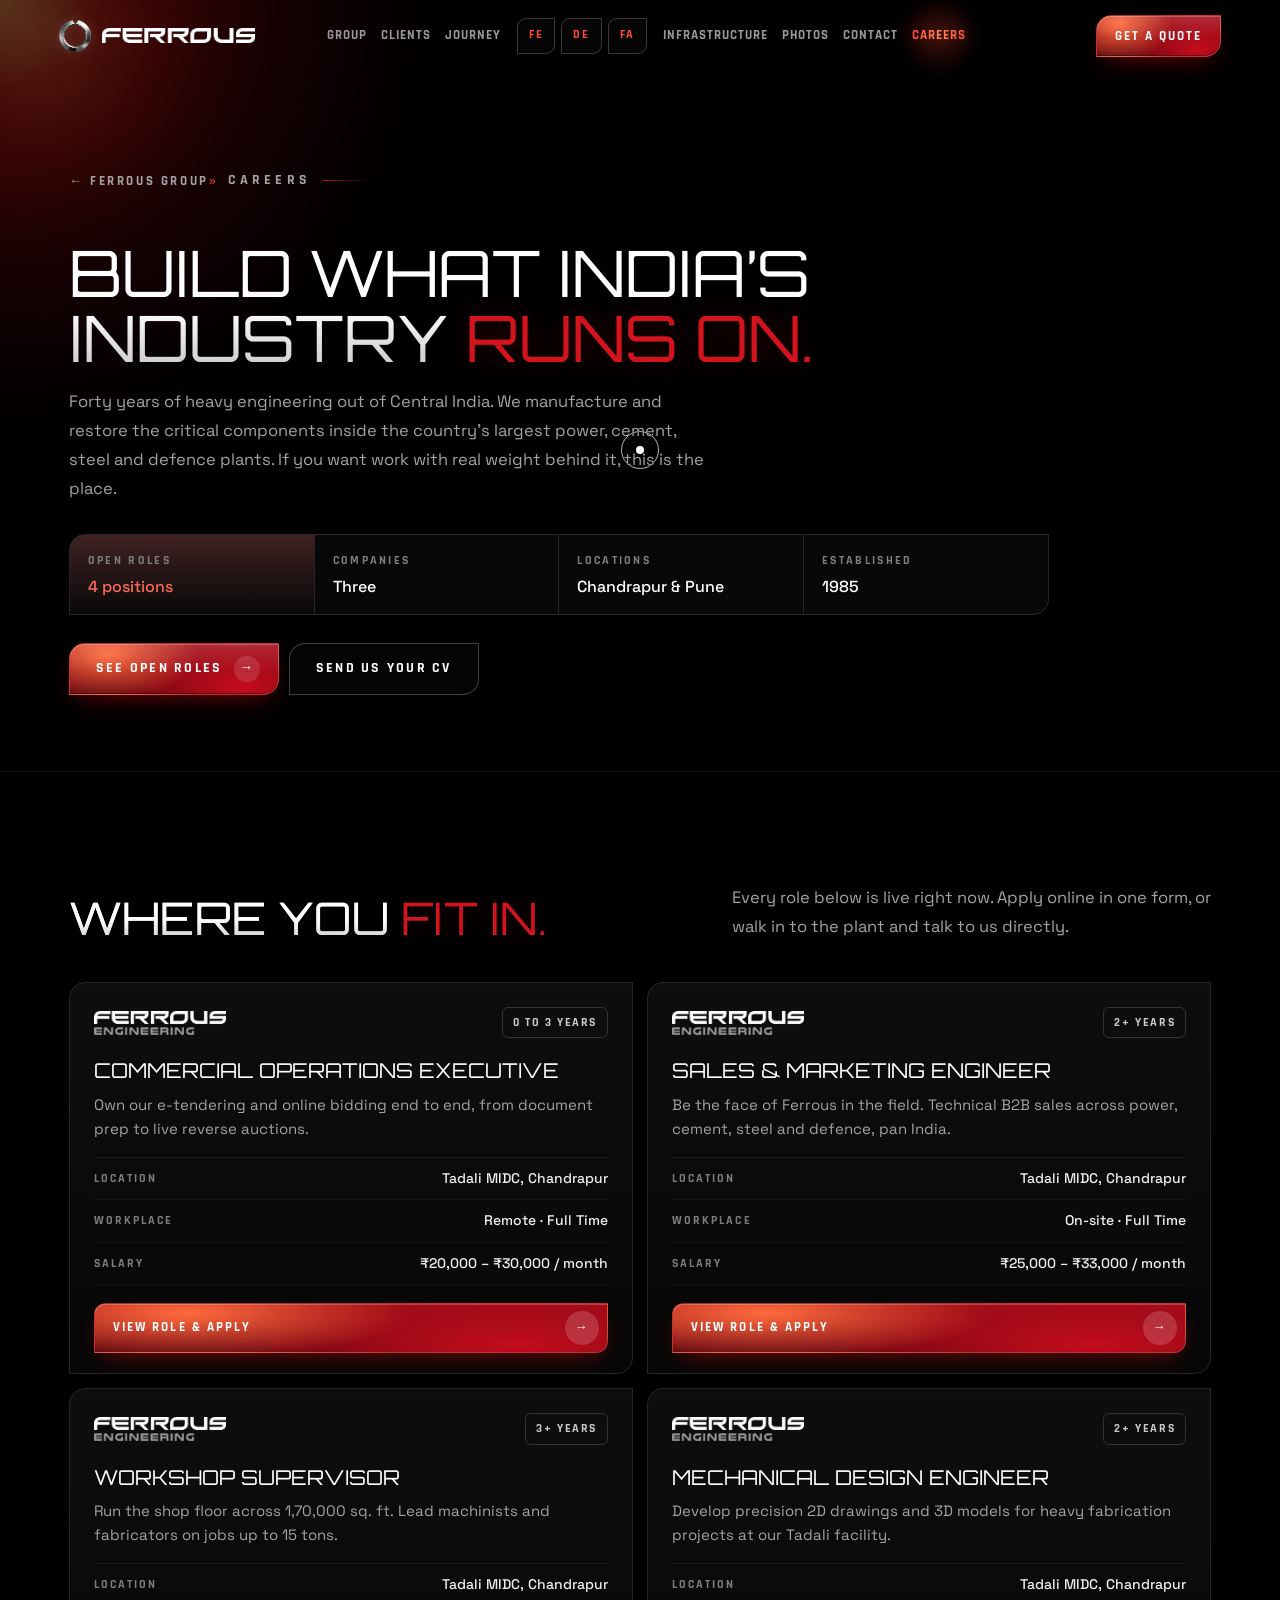
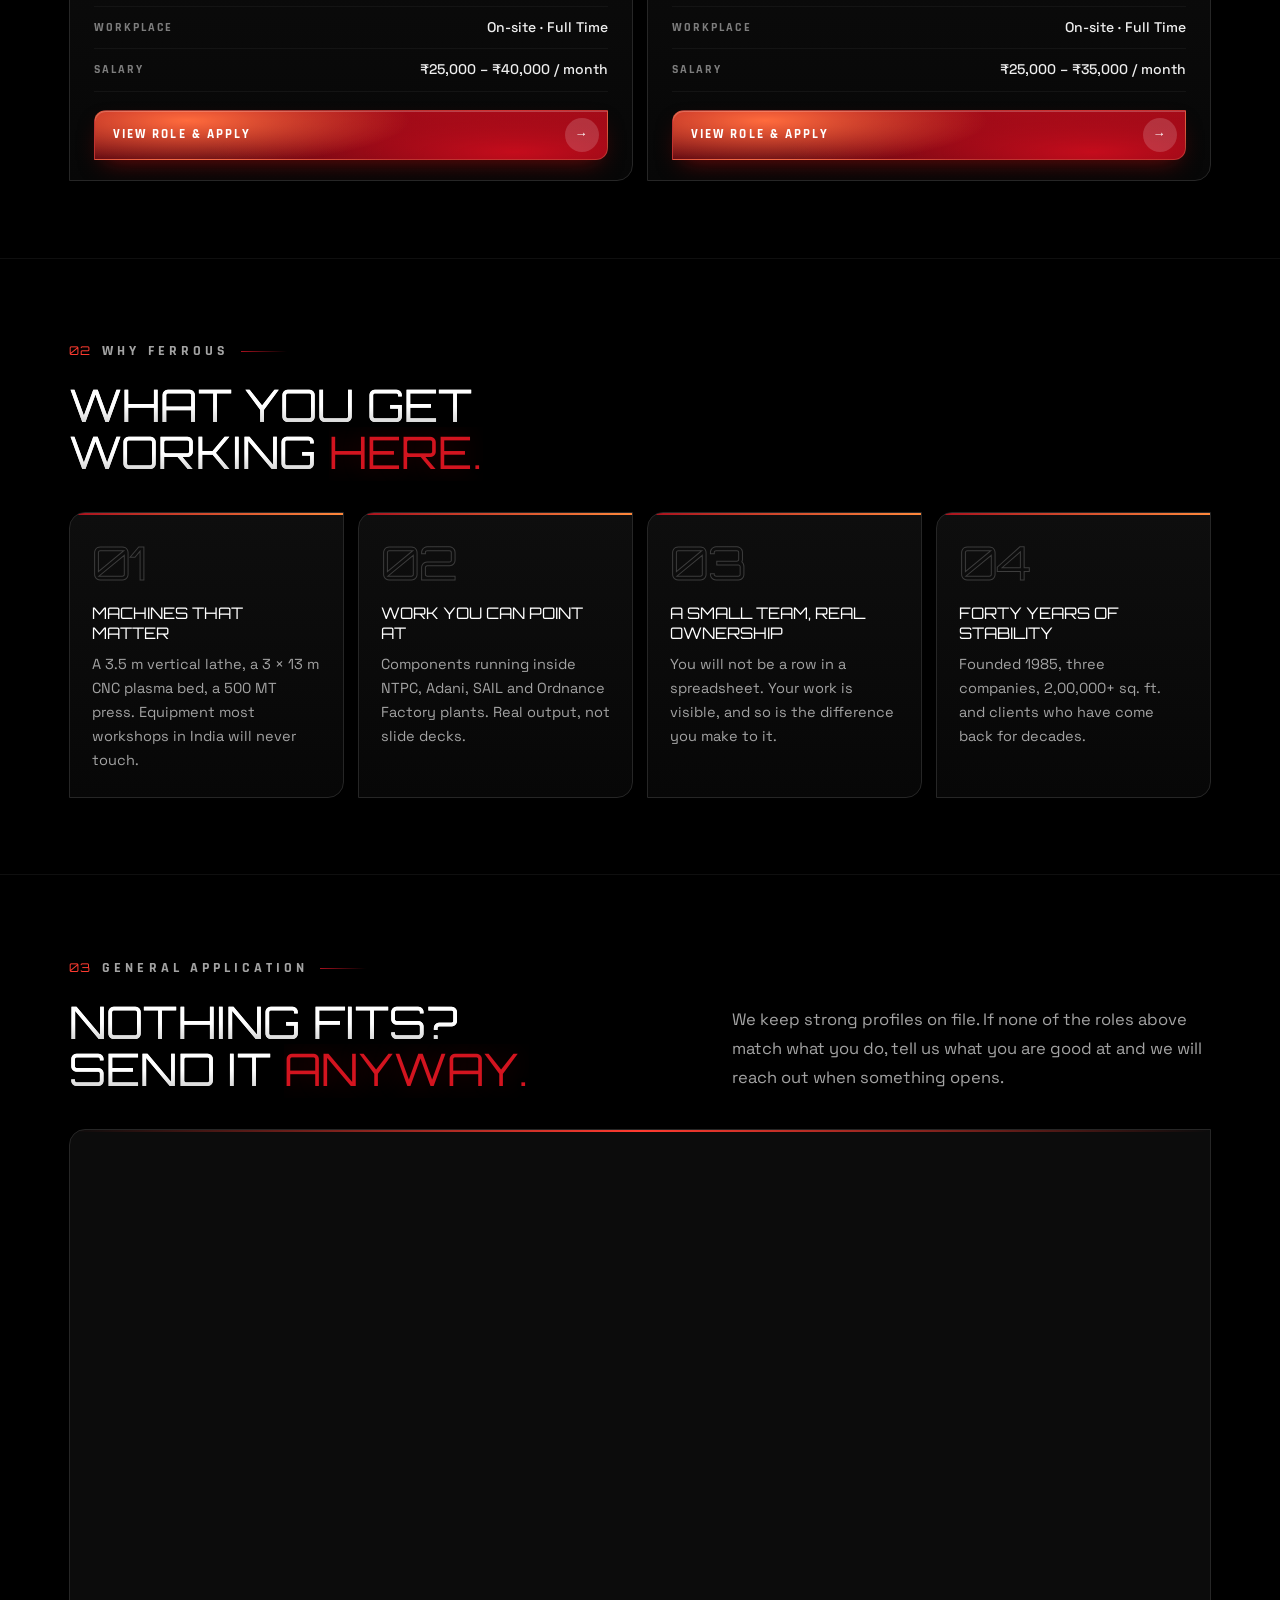
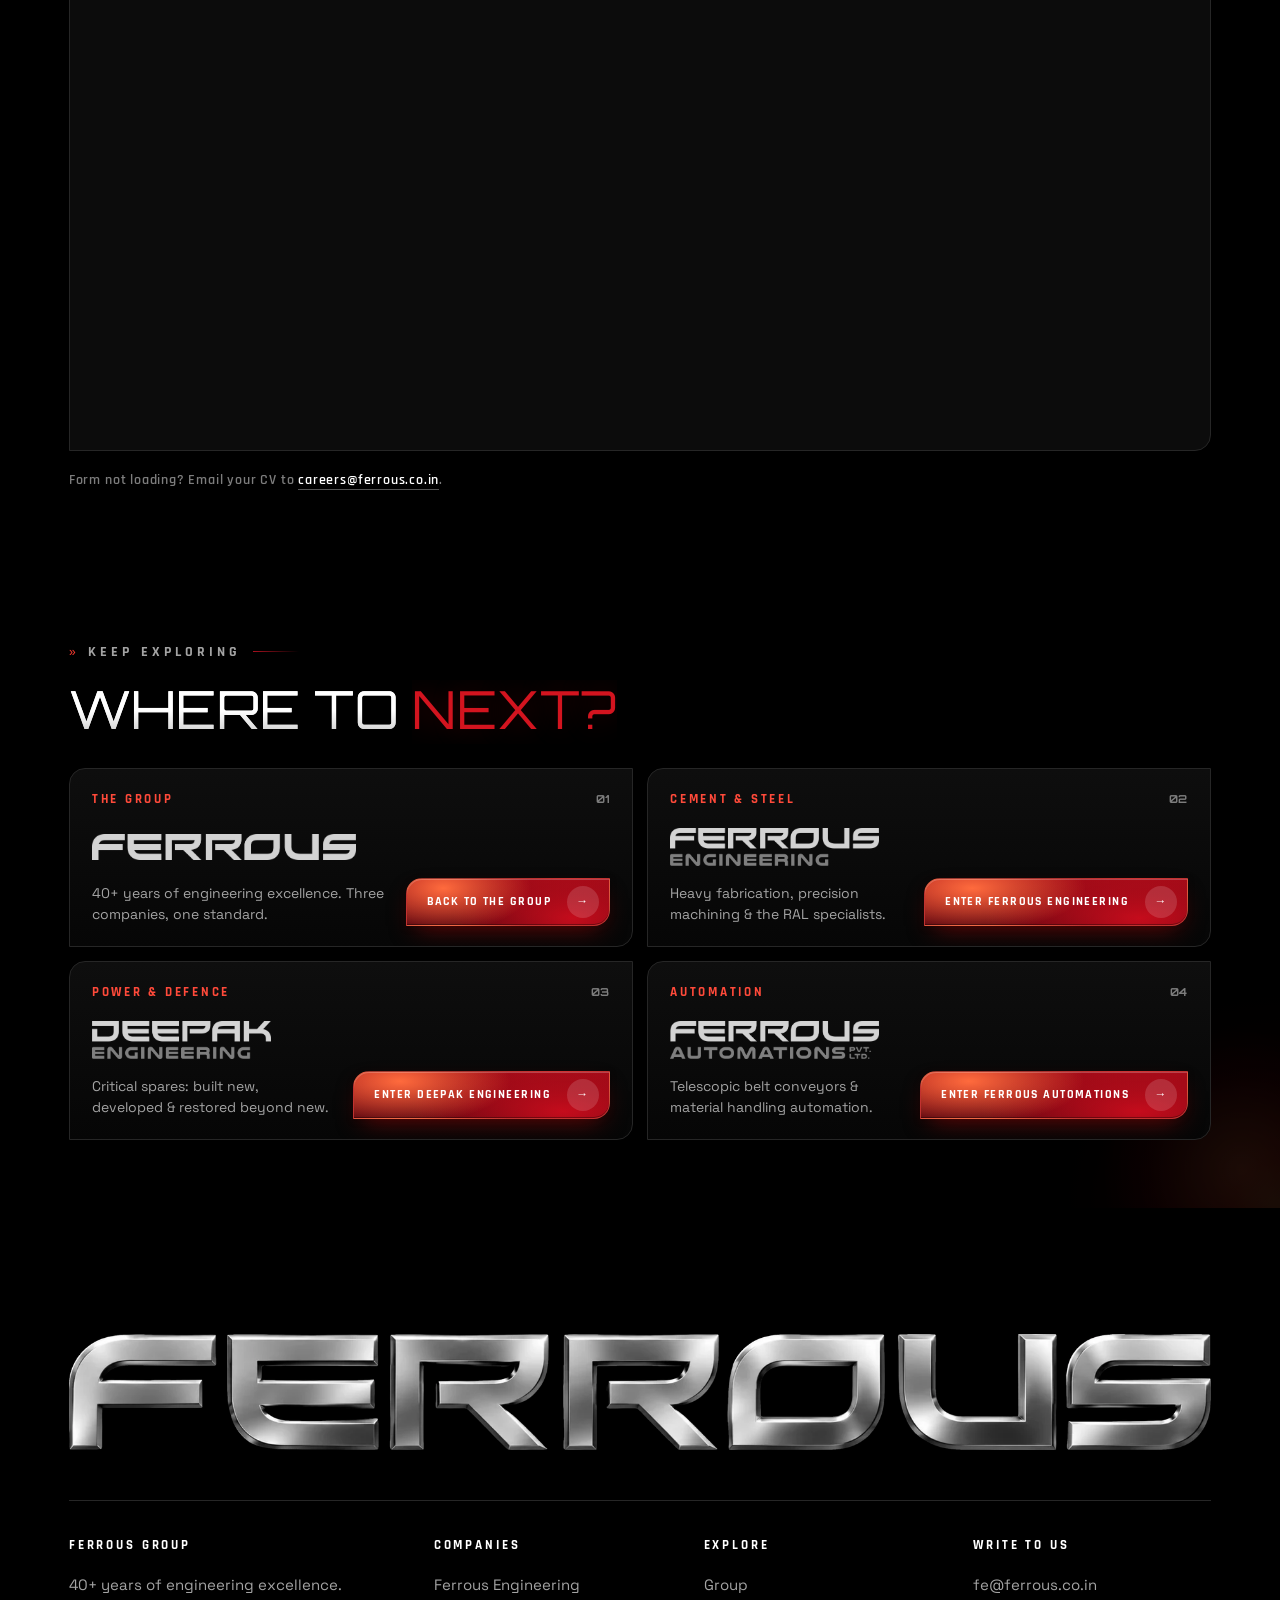
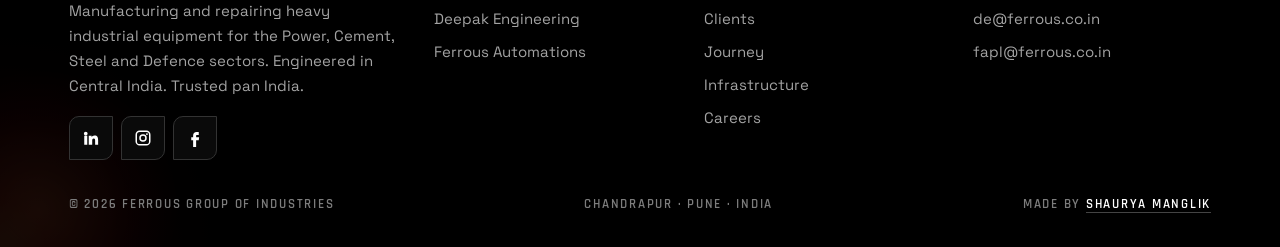
==== commit a192e830: "Ferrous site update 2026-11-13" ====
--- a/careers/index.html
+++ b/careers/index.html
@@ -24,23 +24,24 @@
 <script defer src="/_vercel/insights/script.js"></script>
 <script defer src="/_vercel/speed-insights/script.js"></script>
 <script async src="https://tally.so/widgets/embed.js"></script>
-<script>try{if(sessionStorage.getItem("pt")){sessionStorage.removeItem("pt");var H=document.documentElement,go=function(){if(!H.classList.contains("pt-hold"))return;H.classList.remove("pt-hold");H.classList.add("pt-in");setTimeout(function(){H.classList.remove("pt-in")},450)};H.classList.add("pt-hold");document.addEventListener("DOMContentLoaded",function(){requestAnimationFrame(go)});setTimeout(go,2500)}}catch(e){}</script><link rel="stylesheet" href="/assets/site/site.css?v=91a8969850">
+<script>try{if(sessionStorage.getItem("pt")){sessionStorage.removeItem("pt");var H=document.documentElement,go=function(){if(!H.classList.contains("pt-hold"))return;H.classList.remove("pt-hold");H.classList.add("pt-in");setTimeout(function(){H.classList.remove("pt-in")},450)};H.classList.add("pt-hold");document.addEventListener("DOMContentLoaded",function(){requestAnimationFrame(go)});setTimeout(go,2500)}}catch(e){}</script><link rel="stylesheet" href="/assets/site/site.css?v=ba19927d77">
 </head>
 <body>
 
 <a class="skip" href="#main">Skip to content</a><div class="prog" aria-hidden="true"></div>
 <header class="nav"><div class="wrap">
  <a class="brand" href="/" aria-label="Ferrous Group home"><img data-a="ringsm" class="r" alt=""><img data-a="word" class="w" alt="Ferrous"></a>
- <nav class="menu" aria-label="Main"><a class="ln" href="/#group"><span class="rl"><i data-t="Group">Group</i></span></a><a class="ln" href="/#clients"><span class="rl"><i data-t="Clients">Clients</i></span></a><a class="ln" href="/#journey"><span class="rl"><i data-t="Journey">Journey</i></span></a>
+ <nav class="menu" aria-label="Main"><a class="ln" href="/#group">Group</a><a class="ln" href="/#clients">Clients</a><a class="ln" href="/#journey">Journey</a>
   <div class="chips"><a class="chip" data-co="fe" href="/fe" aria-label="Ferrous Engineering"><b>FE</b><span class="x"><b>FE</b><span>Ferrous Engineering</span></span></a><a class="chip" data-co="de" href="/de" aria-label="Deepak Engineering"><b>DE</b><span class="x"><b>DE</b><span>Deepak Engineering</span></span></a><a class="chip" data-co="fapl" href="/fapl" aria-label="Ferrous Automations"><b>FA</b><span class="x"><b>FA</b><span>Ferrous Automations</span></span></a></div>
-  <a class="ln" href="/#infrastructure"><span class="rl"><i data-t="Infrastructure">Infrastructure</i></span></a><a class="ln" href="/#photos"><span class="rl"><i data-t="Photos">Photos</i></span></a><a class="ln" href="/#contact"><span class="rl"><i data-t="Contact">Contact</i></span></a><a class="ln" href="/careers"><span class="rl"><i data-t="Careers">Careers</i></span></a></nav>
+  <a class="ln" href="/#infrastructure">Infrastructure</a><a class="ln" href="/#photos">Photos</a><a class="ln" href="/#contact">Contact</a><a class="ln" href="/careers">Careers</a></nav>
  <a class="btn btn-p" href="/#contact"><span><span class="gq">Get a </span>Quote</span></a>
  <button class="burger" type="button" aria-label="Menu" aria-expanded="false" aria-controls="mnav"><i></i></button>
 </div></header>
-<div class="mnav" id="mnav"><div class="heat"></div>
- <div class="lab" style="margin-bottom:14px"><span class="idx">»</span> Our Companies</div>
+<div class="mnav" id="mnav">
+ <div class="ml"><a href="/#group"><i>01</i><span>Group</span><b>&rarr;</b></a><a href="/#clients"><i>02</i><span>Clients</span><b>&rarr;</b></a><a href="/#journey"><i>03</i><span>Journey</span><b>&rarr;</b></a><a href="/#infrastructure"><i>04</i><span>Machines</span><b>&rarr;</b></a><a href="/#photos"><i>05</i><span>Photos</span><b>&rarr;</b></a><a href="/#contact"><i>06</i><span>Contact</span><b>&rarr;</b></a><a href="/careers"><i>07</i><span>Careers</span><b>&rarr;</b></a></div>
+ <div class="lab mlab"><span class="idx">»</span> Our Companies</div>
  <div class="mc"><a href="/fe"><span><img data-a="lfe" class="" alt="Ferrous Engineering"><small>Cement &amp; Steel</small></span><span class="go">&rarr;</span></a><a href="/de"><span><img data-a="lde" class="" alt="Deepak Engineering"><small>Power &amp; Defence</small></span><span class="go">&rarr;</span></a><a href="/fapl"><span><img data-a="lfa" class="" alt="Ferrous Automations"><small>Automation</small></span><span class="go">&rarr;</span></a></div>
- <div class="ml"><a href="/#group" style="--k:0"><i>01</i>Group</a><a href="/#clients" style="--k:1"><i>02</i>Clients</a><a href="/#journey" style="--k:2"><i>03</i>Journey</a><a href="/#infrastructure" style="--k:3"><i>04</i>Machines</a><a href="/#photos" style="--k:4"><i>05</i>Photos</a><a href="/#contact" style="--k:5"><i>06</i>Contact</a><a href="/careers" style="--k:6"><i>07</i>Careers</a></div>
+ <a class="btn btn-p mq" href="/#contact" data-eq>Get a Quote <span class="ar" aria-hidden="true">&rarr;</span></a>
  <div class="qa"><a href="tel:+918412011665"><svg width="17" height="17" viewBox="0 0 24 24" fill="none" stroke="currentColor" stroke-width="2" aria-hidden="true"><path d="M22 16.9v3a2 2 0 0 1-2.2 2 19.8 19.8 0 0 1-8.6-3.1 19.5 19.5 0 0 1-6-6A19.8 19.8 0 0 1 2.1 4.2 2 2 0 0 1 4.1 2h3a2 2 0 0 1 2 1.7c.1.9.4 1.9.7 2.8a2 2 0 0 1-.5 2.1L8.1 9.9a16 16 0 0 0 6 6l1.3-1.3a2 2 0 0 1 2.1-.4c.9.3 1.8.6 2.8.7a2 2 0 0 1 1.7 2z"/></svg>Call</a><a href="mailto:fe@ferrous.co.in"><svg width="17" height="17" viewBox="0 0 24 24" fill="none" stroke="currentColor" stroke-width="2" aria-hidden="true"><rect x="2" y="4" width="20" height="16" rx="2"/><path d="m22 7-10 6L2 7"/></svg>Email</a><a href="https://www.google.com/maps/search/?api=1&amp;query=Ferrous+Engineering+Tadali+Chandrapur" target="_blank" rel="noopener"><svg width="17" height="17" viewBox="0 0 24 24" fill="none" stroke="currentColor" stroke-width="2" aria-hidden="true"><path d="M3 11l18-8-8 18-2-8z"/></svg>Directions</a></div>
 </div><main class="show" id="main" data-view="careers" data-title="Careers | Ferrous Group"><section class="cr-hero"><div class="heat"></div><div class="grid-bg"></div><div class="wrap"><a class="back ia" href="/">&larr; Ferrous Group</a><div class="lab ia" style="animation-delay:.1s"><span class="idx">»</span> Careers</div><h1 class="ia" style="animation-delay:.18s">Build What India’s <br/>Industry <span class="red-word">Runs <span class="red-word">On.</span></span></h1><p class="lede ia" style="animation-delay:.28s">Forty years of heavy engineering out of Central India. We manufacture and restore the critical components inside the country’s largest power, cement, steel and defence plants. If you want work with real weight behind it, this is the place.</p><div class="k-tiles ia" style="animation-delay:.38s"><div class="kt acc"><small>Open Roles</small><b>4 positions</b></div><div class="kt"><small>Companies</small><b>Three</b></div><div class="kt"><small>Locations</small><b>Chandrapur & Pune</b></div><div class="kt"><small>Established</small><b>1985</b></div></div><div class="acts ia" style="animation-delay:.48s"><a class="btn btn-p" href="#openings">See Open Roles <span class="ar">&rarr;</span></a><a class="btn btn-s" href="#general">Send Us Your CV</a></div></div></section><section class="k-sec" id="openings" data-sheet="Openings"><div class="wrap"><div class="hd"><div><div class="lab rv"><span class="idx">01</span> Open Positions</div><h2 class="h2" data-split>Where You <span class="red-word">Fit In.</span></h2></div><p class="lede rv" style="--d:140ms">Every role below is live right now. Apply online in one form, or walk in to the plant and talk to us directly.</p></div><div class="jgrid"><a class="jcard rv" style="--d:0ms" href="/careers/commercial-operations-executive"><div class="jc-top"><span class="jc-co"><img data-a="lfe" alt="Ferrous Engineering"></span><span class="jc-exp">0 to 3 years</span></div><h3>Commercial Operations Executive</h3><p>Own our e-tendering and online bidding end to end, from document prep to live reverse auctions.</p><div class="jc-rows"><div><span>Location</span><b>Tadali MIDC, Chandrapur</b></div><div><span>Workplace</span><b>Remote &middot; Full Time</b></div><div><span>Salary</span><b>₹20,000 – ₹30,000 / month</b></div></div><span class="jc-go">View Role &amp; Apply <i>&rarr;</i></span></a><a class="jcard rv" style="--d:90ms" href="/careers/sales-and-marketing-engineer"><div class="jc-top"><span class="jc-co"><img data-a="lfe" alt="Ferrous Engineering"></span><span class="jc-exp">2+ years</span></div><h3>Sales &amp; Marketing Engineer</h3><p>Be the face of Ferrous in the field. Technical B2B sales across power, cement, steel and defence, pan India.</p><div class="jc-rows"><div><span>Location</span><b>Tadali MIDC, Chandrapur</b></div><div><span>Workplace</span><b>On-site &middot; Full Time</b></div><div><span>Salary</span><b>₹25,000 – ₹33,000 / month</b></div></div><span class="jc-go">View Role &amp; Apply <i>&rarr;</i></span></a><a class="jcard rv" style="--d:180ms" href="/careers/workshop-supervisor"><div class="jc-top"><span class="jc-co"><img data-a="lfe" alt="Ferrous Engineering"></span><span class="jc-exp">3+ years</span></div><h3>Workshop Supervisor</h3><p>Run the shop floor across 1,70,000 sq. ft. Lead machinists and fabricators on jobs up to 15 tons.</p><div class="jc-rows"><div><span>Location</span><b>Tadali MIDC, Chandrapur</b></div><div><span>Workplace</span><b>On-site &middot; Full Time</b></div><div><span>Salary</span><b>₹25,000 – ₹40,000 / month</b></div></div><span class="jc-go">View Role &amp; Apply <i>&rarr;</i></span></a><a class="jcard rv" style="--d:270ms" href="/careers/mechanical-design-engineer"><div class="jc-top"><span class="jc-co"><img data-a="lfe" alt="Ferrous Engineering"></span><span class="jc-exp">2+ years</span></div><h3>Mechanical Design Engineer</h3><p>Develop precision 2D drawings and 3D models for heavy fabrication projects at our Tadali facility.</p><div class="jc-rows"><div><span>Location</span><b>Tadali MIDC, Chandrapur</b></div><div><span>Workplace</span><b>On-site &middot; Full Time</b></div><div><span>Salary</span><b>₹25,000 – ₹35,000 / month</b></div></div><span class="jc-go">View Role &amp; Apply <i>&rarr;</i></span></a></div></div></section><section class="k-sec" id="why" data-sheet="Why Ferrous"><div class="wrap"><div class="hd"><div><div class="lab rv"><span class="idx">02</span> Why Ferrous</div><h2 class="h2" data-split>What You Get <br/>Working <span class="red-word">Here.</span></h2></div></div><div class="k-edges four"><div class="k-edge rv" style="--d:0ms"><div class="n">01</div><h4>Machines That Matter</h4><p>A 3.5 m vertical lathe, a 3 × 13 m CNC plasma bed, a 500 MT press. Equipment most workshops in India will never touch.</p></div><div class="k-edge rv" style="--d:110ms"><div class="n">02</div><h4>Work You Can Point At</h4><p>Components running inside NTPC, Adani, SAIL and Ordnance Factory plants. Real output, not slide decks.</p></div><div class="k-edge rv" style="--d:220ms"><div class="n">03</div><h4>A Small Team, Real Ownership</h4><p>You will not be a row in a spreadsheet. Your work is visible, and so is the difference you make to it.</p></div><div class="k-edge rv" style="--d:330ms"><div class="n">04</div><h4>Forty Years Of Stability</h4><p>Founded 1985, three companies, 2,00,000+ sq. ft. and clients who have come back for decades.</p></div></div></div></section><section class="k-sec" id="general" data-sheet="General Application"><div class="wrap"><div class="hd"><div><div class="lab rv"><span class="idx">03</span> General Application</div><h2 class="h2" data-split>Nothing Fits? <br/>Send It <span class="red-word">Anyway.</span></h2></div><p class="lede rv" style="--d:140ms">We keep strong profiles on file. If none of the roles above match what you do, tell us what you are good at and we will reach out when something opens.</p></div><div class="fshell rv"><div class="fs-load"><span class="spin"></span>Loading form</div><iframe data-tally-src="https://tally.so/embed/KYbWpg?source=careers-general&hideTitle=1&dynamicHeight=1" loading="lazy" title="General application form"></iframe></div><p class="fnote">Form not loading? Email your CV to <a href="mailto:careers@ferrous.co.in">careers@ferrous.co.in</a>.</p></div></section><section class="sec nx" data-sheet="Where To Next"><div class="heat two"></div><div class="wrap">
  <div class="hd"><div><div class="lab rv"><span class="idx">»</span> Keep Exploring</div><h2 class="h2" data-split>Where To <span class="red-word">Next?</span></h2></div></div><div class="nxg"><a class="nn rv" style="--d:0ms" href="/">
@@ -69,6 +70,6 @@
 document.querySelectorAll('img[data-cl]').forEach(function(i){i.src=window.__CL[+i.dataset.cl];});document.querySelectorAll('img[data-g]').forEach(function(i){i.src=window.__G[+i.dataset.g];});document.querySelectorAll('[data-gi]').forEach(function(f){f.dataset.full=window.__G[+f.dataset.gi];});
 document.querySelectorAll('[data-m]').forEach(function(m){m.style.setProperty('--m','url('+A[m.dataset.m]+')');});})();</script>
 <script>window.__R=["/assets/site/img/dabd0fdbf95242.webp", "/assets/site/img/98ec6f3bf334b9.webp", "/assets/site/img/d82078b897af1f.webp", "/assets/site/img/3d71ea5ba46477.webp", "/assets/site/img/f413929962d069.webp", "/assets/site/img/b8cf9d554adab7.webp", "/assets/site/img/eb4bf6e9524437.webp", "/assets/site/img/c27e6534467263.webp", "/assets/site/img/b528bb23eabfaf.webp", "/assets/site/img/f98702634bd4d6.webp", "/assets/site/img/1ad751b19c6e71.webp", "/assets/site/img/4e04939aa04cfc.webp", "/assets/site/img/612337037a81be.webp", "/assets/site/img/8014e3dd6735b7.webp", "/assets/site/img/4b21bc7bd7aafb.webp", "/assets/site/img/8ca7ba87e07caf.webp", "/assets/site/img/93ef8baf9ea5d5.webp", "/assets/site/img/43412ec35dffa9.webp", "/assets/site/img/9560dbfe8303b5.webp", "/assets/site/img/b606e7989e6039.webp", "/assets/site/img/b5e572cb64174c.webp", "/assets/site/img/244f804dc9e3ea.webp", "/assets/site/img/4de9be0cd5111a.webp", "/assets/site/img/72bd40621f83b4.webp", "/assets/site/img/593d5e07e2871d.webp", "/assets/site/img/6465177626157a.webp", "/assets/site/img/bbe5713fa448d2.webp", "/assets/site/img/83f14a4ef40ad6.webp", "/assets/site/img/e7642e928d393f.webp", "/assets/site/img/1ab807230f59aa.webp", "/assets/site/img/66659fc019dce0.webp", "/assets/site/img/0cbd82dc994d5d.webp", "/assets/site/img/8951806ebae0ca.webp", "/assets/site/img/bbf7561c59ec4d.webp", "/assets/site/img/c4b77a41679b09.webp"];document.querySelectorAll("img[data-r]").forEach(function(i){i.src=window.__R[+i.dataset.r]});</script>
-<script src="/assets/site/site.js?v=91a8969850"></script>
+<script src="/assets/site/site.js?v=ba19927d77"></script>
 </body>
 </html>
--- a/assets/site/site.css
+++ b/assets/site/site.css
@@ -87,7 +87,7 @@
 .brand .w{height:15px;width:auto}
 .menu{display:flex;align-items:center;gap:2px;margin-left:auto}
 .menu a.ln{font-family:var(--data);font-weight:700;font-size:13.5px;letter-spacing:.17em;text-transform:uppercase;color:var(--t2);padding:9px 11px;border-radius:8px;position:relative;transition:color .3s}
-.menu a.ln::after,.menu a.ln::before{display:none!important}   /* no underline, no dot: the roll-over label is the effect */
+.menu a.ln::after{display:none!important}   /* no underline, no dot: the roll-over label is the effect */
 .menu a.ln:hover{color:#fff}
 .chips{display:flex;gap:6px;margin:0 8px}
 .chip{position:relative;height:36px;min-width:42px;display:flex;align-items:center;border:1px solid #3a3a3a;border-radius:9px 0 9px 0;font-family:var(--data);font-weight:700;
@@ -107,30 +107,31 @@
 body.mopen .burger i{background:transparent}
 body.mopen .burger i::before{top:0;transform:rotate(45deg)}
 body.mopen .burger i::after{top:0;right:0;transform:rotate(-45deg)}
-/* phone menu: a plain fade. Items are visible by default; animations only decorate the opening, so nothing can get stuck hidden */
-.mnav{position:fixed;inset:0;z-index:240;background:#000;overflow-y:auto;overscroll-behavior:contain;-webkit-overflow-scrolling:touch;
-  padding:calc(var(--nav) + 22px) var(--pad) calc(34px + env(safe-area-inset-bottom,0px));
-  opacity:0;visibility:hidden;pointer-events:none;transition:opacity .22s ease,visibility 0s .22s}
-body.mopen .mnav{opacity:1;visibility:visible;pointer-events:auto;transition:opacity .2s ease,visibility 0s}
-.mnav .heat{opacity:.55}
-.mnav .mc{display:grid;gap:10px}
-.mnav .mc a{position:relative;display:flex;align-items:center;justify-content:space-between;gap:12px;padding:18px 18px 16px;border:1px solid #2c2c2c;border-radius:var(--cut);background:#0b0b0b}
-.mnav .mc a img{height:30px;width:auto}
-.mnav .mc a small{display:block;margin-top:8px;font-family:var(--data);font-weight:700;font-size:11.5px;letter-spacing:.2em;text-transform:uppercase;color:#ff4a3a}
-.mnav .mc a .go{width:40px;height:40px;border-radius:50%;border:1px solid #444;display:grid;place-items:center;color:#fff;flex-shrink:0}
-.mnav .ml{margin-top:26px;display:grid;grid-template-columns:1fr 1fr;gap:0 18px}
-.mnav .ml a{display:flex;gap:10px;align-items:baseline;min-height:48px;padding:13px 0;border-bottom:1px solid #1d1d1d;font-family:var(--nul);font-size:17px;text-transform:uppercase;color:#fff}
-.mnav .ml a i{font-style:normal;font-size:11px;color:#ff4a3a}
-.mnav .qa{display:grid;grid-template-columns:repeat(3,1fr);gap:10px;margin-top:26px}
-.mnav .qa a{display:flex;flex-direction:column;align-items:center;gap:8px;min-height:64px;padding:16px 8px;border:1px solid #2c2c2c;border-radius:var(--cut-s);font-family:var(--data);font-weight:700;
-  font-size:12px;letter-spacing:.16em;text-transform:uppercase;color:#fff}
+/* phone menu: no animation of any kind inside it (iOS Safari drops animated layers inside a fixed scrolling panel) */
+.mnav{display:none;position:fixed;inset:0;z-index:240;background:#000;overflow-y:auto;overscroll-behavior:contain;
+  padding:calc(var(--nav) + 18px) var(--pad) calc(28px + env(safe-area-inset-bottom,0px))}
+body.mopen .mnav{display:block}
+.mnav .heat{display:none}
+.mnav .ml{display:block;border-top:1px solid #1f1f1f}
+.mnav .ml a{display:grid;grid-template-columns:34px 1fr auto;align-items:center;min-height:54px;padding:0 4px;border-bottom:1px solid #1f1f1f;
+  font-family:var(--nul);font-size:19px;letter-spacing:.02em;text-transform:uppercase;color:#fff}
+.mnav .ml a i{font-style:normal;font-family:var(--data);font-weight:700;font-size:12px;letter-spacing:.1em;color:#ff4a3a}
+.mnav .ml a b{font-weight:400;font-size:16px;color:#5a5a5a}
+.mnav .ml a:active{background:#0d0d0d}
+.mnav .mlab{margin:26px 0 12px}
+.mnav .mc{display:grid;gap:8px}
+.mnav .mc a{display:flex;align-items:center;justify-content:space-between;gap:12px;padding:14px 14px 13px 16px;border:1px solid #262626;border-radius:var(--cut-s);background:#0a0a0a}
+.mnav .mc a:active{background:#111}
+.mnav .mc a img{height:22px;width:auto;max-width:none}
+.mnav .mc a small{display:block;margin-top:6px;font-family:var(--data);font-weight:700;font-size:11px;letter-spacing:.18em;text-transform:uppercase;color:#ff4a3a}
+.mnav .mc a .go{width:34px;height:34px;border-radius:50%;border:1px solid #3a3a3a;display:grid;place-items:center;color:#fff;flex-shrink:0}
+.mnav .mq{display:flex;width:100%;justify-content:center;min-height:52px;margin-top:22px;font-size:12.5px;letter-spacing:.16em;animation:none}
+.mnav .qa{display:grid;grid-template-columns:repeat(3,1fr);gap:8px;margin-top:10px}
+.mnav .qa a{display:flex;flex-direction:column;align-items:center;justify-content:center;gap:7px;min-height:62px;border:1px solid #262626;border-radius:var(--cut-s);
+  font-family:var(--data);font-weight:700;font-size:11.5px;letter-spacing:.16em;text-transform:uppercase;color:#fff}
+.mnav .qa a:active{background:#111}
 .mnav .qa svg{color:#ff4a3a}
-body.mopen .mnav .mc a{animation:mnIn .5s cubic-bezier(.22,1,.36,1) backwards}
-body.mopen .mnav .mc a:nth-child(2){animation-delay:.06s}body.mopen .mnav .mc a:nth-child(3){animation-delay:.12s}
-body.mopen .mnav .ml a{animation:mnIn .5s cubic-bezier(.22,1,.36,1) backwards;animation-delay:calc(.14s + var(--k) * 35ms)}
-body.mopen .mnav .qa{animation:mnFade .45s ease .4s backwards}
-@keyframes mnIn{from{opacity:0;transform:translateY(14px)}}
-@keyframes mnFade{from{opacity:0}}
+body.mopen .nav{background:#000;border-bottom-color:#1d1d1d;-webkit-backdrop-filter:none;backdrop-filter:none}
 
 /* ============ HEAT: brand corner light, breathing, with a drifting hot spot ============ */
 .heat{position:absolute;inset:0;z-index:-3;pointer-events:none;overflow:hidden}
@@ -1997,8 +1998,7 @@
   transition:left .45s cubic-bezier(.22,1,.36,1),width .45s cubic-bezier(.22,1,.36,1),opacity .3s ease}
 .menu a.ln{transition:color .25s ease}
 .menu a.ln.on{color:#fff}
-.mnav a{transition:transform .2s ease,color .2s ease}
-.mnav a:active{transform:scale(.97)}
+
 /* machine and conveyor motion */
 .art .spin-dash{animation:sdash 1.1s linear infinite}
 .art .spin-dash.fast{animation-duration:.6s}
@@ -2134,4 +2134,35 @@
 @media (max-width:349px){.nav>.wrap>.btn{display:none}.burger{margin-left:auto}}
 @media (max-width:820px){.nav .wrap{gap:10px}.nav>.wrap>.btn{margin-right:0}}
 @media (max-width:359px){.nav>.wrap>.btn{display:none}.burger{margin-left:auto}}
+
+/* ============================== v21 ============================== */
+/* desktop menu: smooth crossfade to white on hover, the current section or page in flowing red */
+.nav .menu a.ln{position:relative;color:rgba(255,255,255,.6);transition:color .6s cubic-bezier(.2,.8,.2,1),opacity .6s cubic-bezier(.2,.8,.2,1)}
+.nav .menu a.ln::before{content:'';position:absolute;left:-10%;right:-10%;top:-60%;bottom:-60%;z-index:-1;pointer-events:none;border-radius:50%;
+  background:radial-gradient(closest-side,rgba(255,255,255,.09),rgba(255,255,255,0));opacity:0;transform:scale(.6);transition:opacity .6s cubic-bezier(.2,.8,.2,1),transform .7s cubic-bezier(.2,.8,.2,1)}
+.nav .menu a.ln:hover{color:#fff}
+.nav .menu a.ln:hover::before{opacity:1;transform:none}
+.nav .menu:hover a.ln:not(:hover):not(.on){opacity:.5}
+.nav .menu a.ln.on{color:transparent;text-shadow:none;background:linear-gradient(90deg,#ff3d2e,#ff9055 25%,#ff3d2e 50%,#ff9055 75%,#ff3d2e);background-size:200% 100%;
+  -webkit-background-clip:text;background-clip:text;-webkit-text-fill-color:transparent;animation:redflow 3.2s linear infinite;filter:drop-shadow(0 0 10px rgba(255,61,46,.45))}
+.nav .menu a.ln.on::before{background:radial-gradient(closest-side,rgba(255,61,46,.16),rgba(255,61,46,0));opacity:1;transform:none}
+@keyframes redflow{to{background-position:-200% 0}}
+/* phone: no quote in the top bar (it lives in the menu) */
+@media (max-width:820px){ .nav>.wrap>.btn{display:none!important} .burger{margin-left:auto} }
+/* phone hero, redone: tighter top, readable copy, matching buttons, a stats strip */
+.hstats{display:none}
+@media (max-width:820px){
+  .hero{height:auto;min-height:0;max-height:none;padding:calc(var(--nav) + 46px) 0 44px}
+  .hero .hero-in{padding-left:22px;padding-right:22px}
+  .hero .chrome{width:calc(100vw - 44px)!important}
+  .hero .tag{font-size:15px;line-height:1.6;max-width:33ch;margin-left:auto;margin-right:auto;color:#cfcfcf}
+  .hero .hero-cta{max-width:none;margin:26px 0 0;gap:10px}
+  .hero .hero-cta .btn{position:relative;justify-content:center;min-height:54px;padding:0 54px;font-size:12.5px;letter-spacing:.16em}
+  .hero .hero-cta .btn .ar{position:absolute;right:10px;top:50%;margin-top:-14px;width:28px;height:28px}
+  .hstats{display:grid;grid-template-columns:repeat(3,1fr);margin-top:28px;border:1px solid #232323;border-radius:var(--cut-s);background:rgba(10,10,10,.6)}
+  .hstats span{display:flex;flex-direction:column;align-items:center;gap:4px;padding:14px 4px;font-family:var(--data);font-weight:700;font-size:10.5px;letter-spacing:.2em;text-transform:uppercase;color:var(--t3)}
+  .hstats span+span{border-left:1px solid #232323}
+  .hstats b{font-family:var(--nul);font-weight:400;font-size:22px;letter-spacing:.02em;color:#fff}
+  .hero .cue{display:none}
+}
 .cp .shot .cap{display:block}.cp .brand{display:block}.cp .contact-grid .con{display:block}.mapx .comet{opacity:0;transition:opacity .8s}.mapx.live .comet{opacity:1}.yr-big .nw{position:absolute;left:0;top:0;opacity:0;background:var(--steelg);-webkit-background-clip:text;background-clip:text;-webkit-text-fill-color:transparent;transition:opacity .4s}.yr-big.now .d{opacity:0}.yr-big.now .nw{opacity:1}.yr-big .d{transition:opacity .4s}
